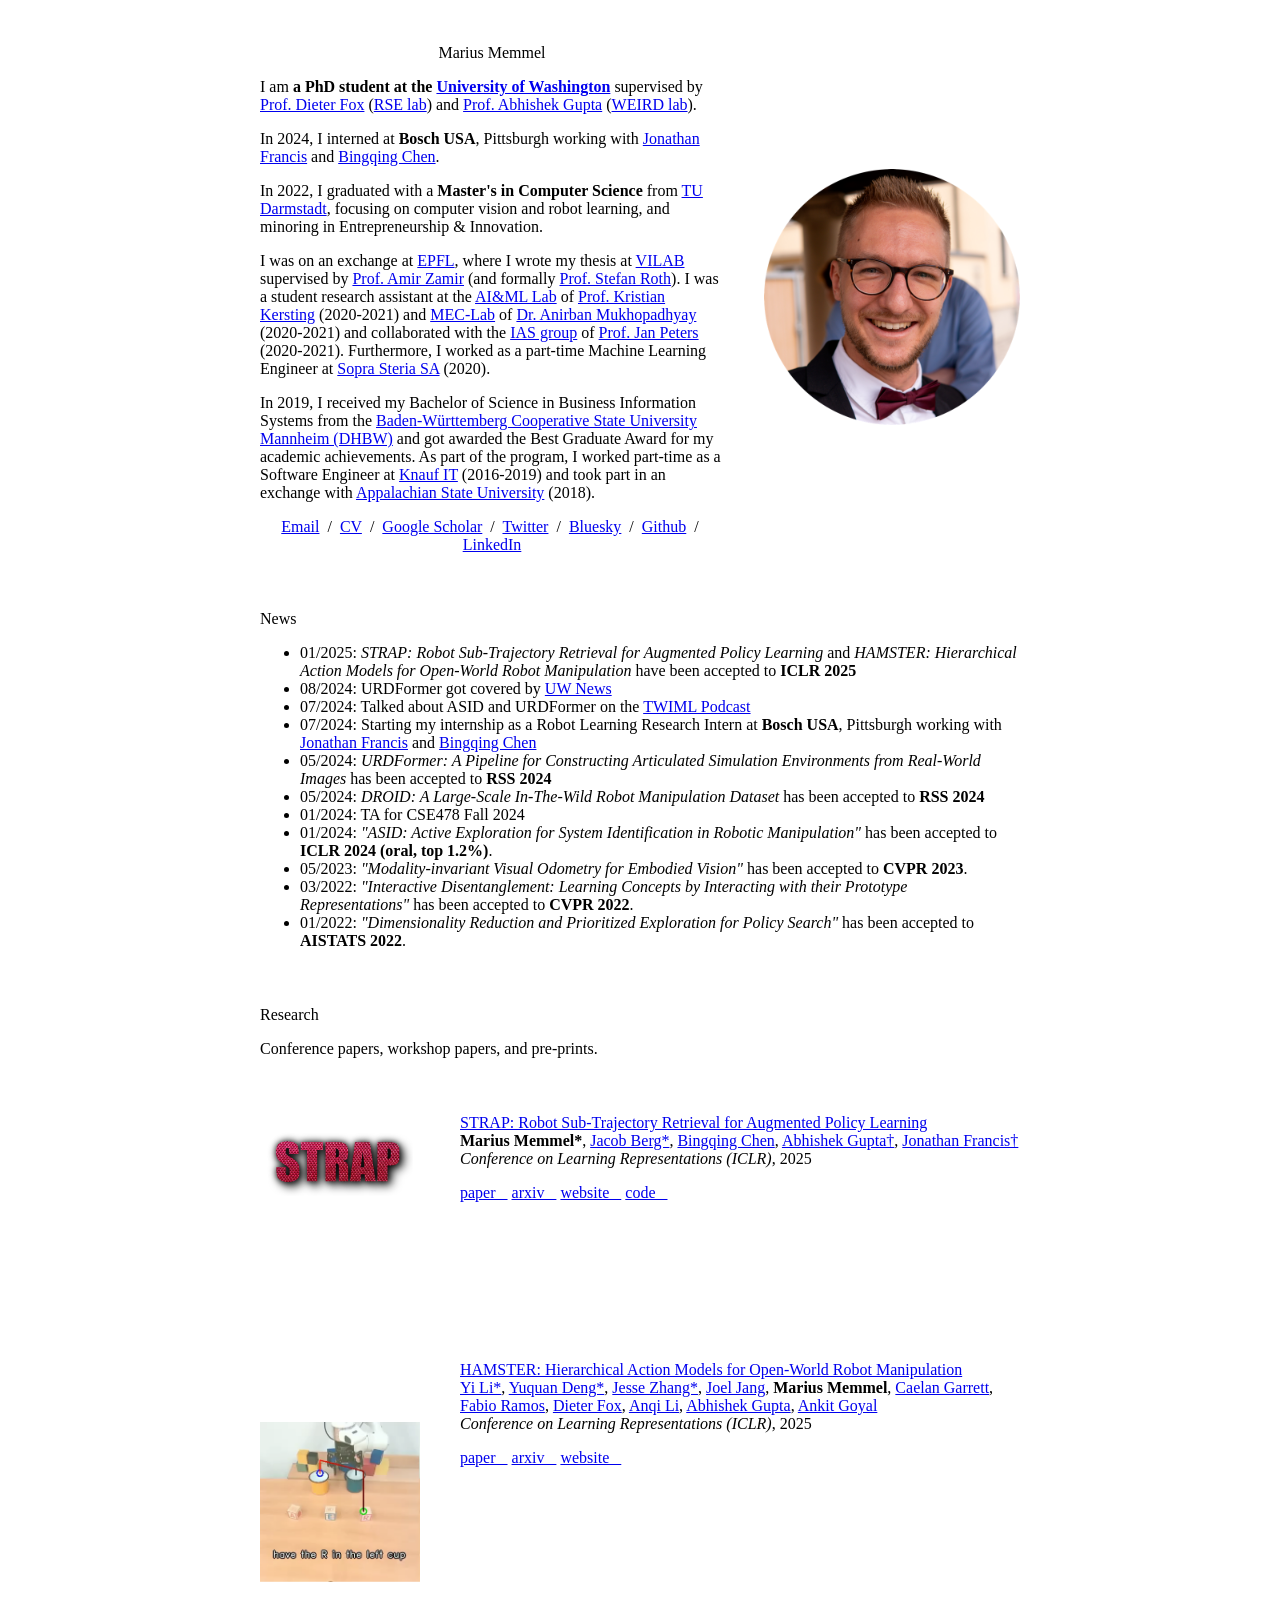
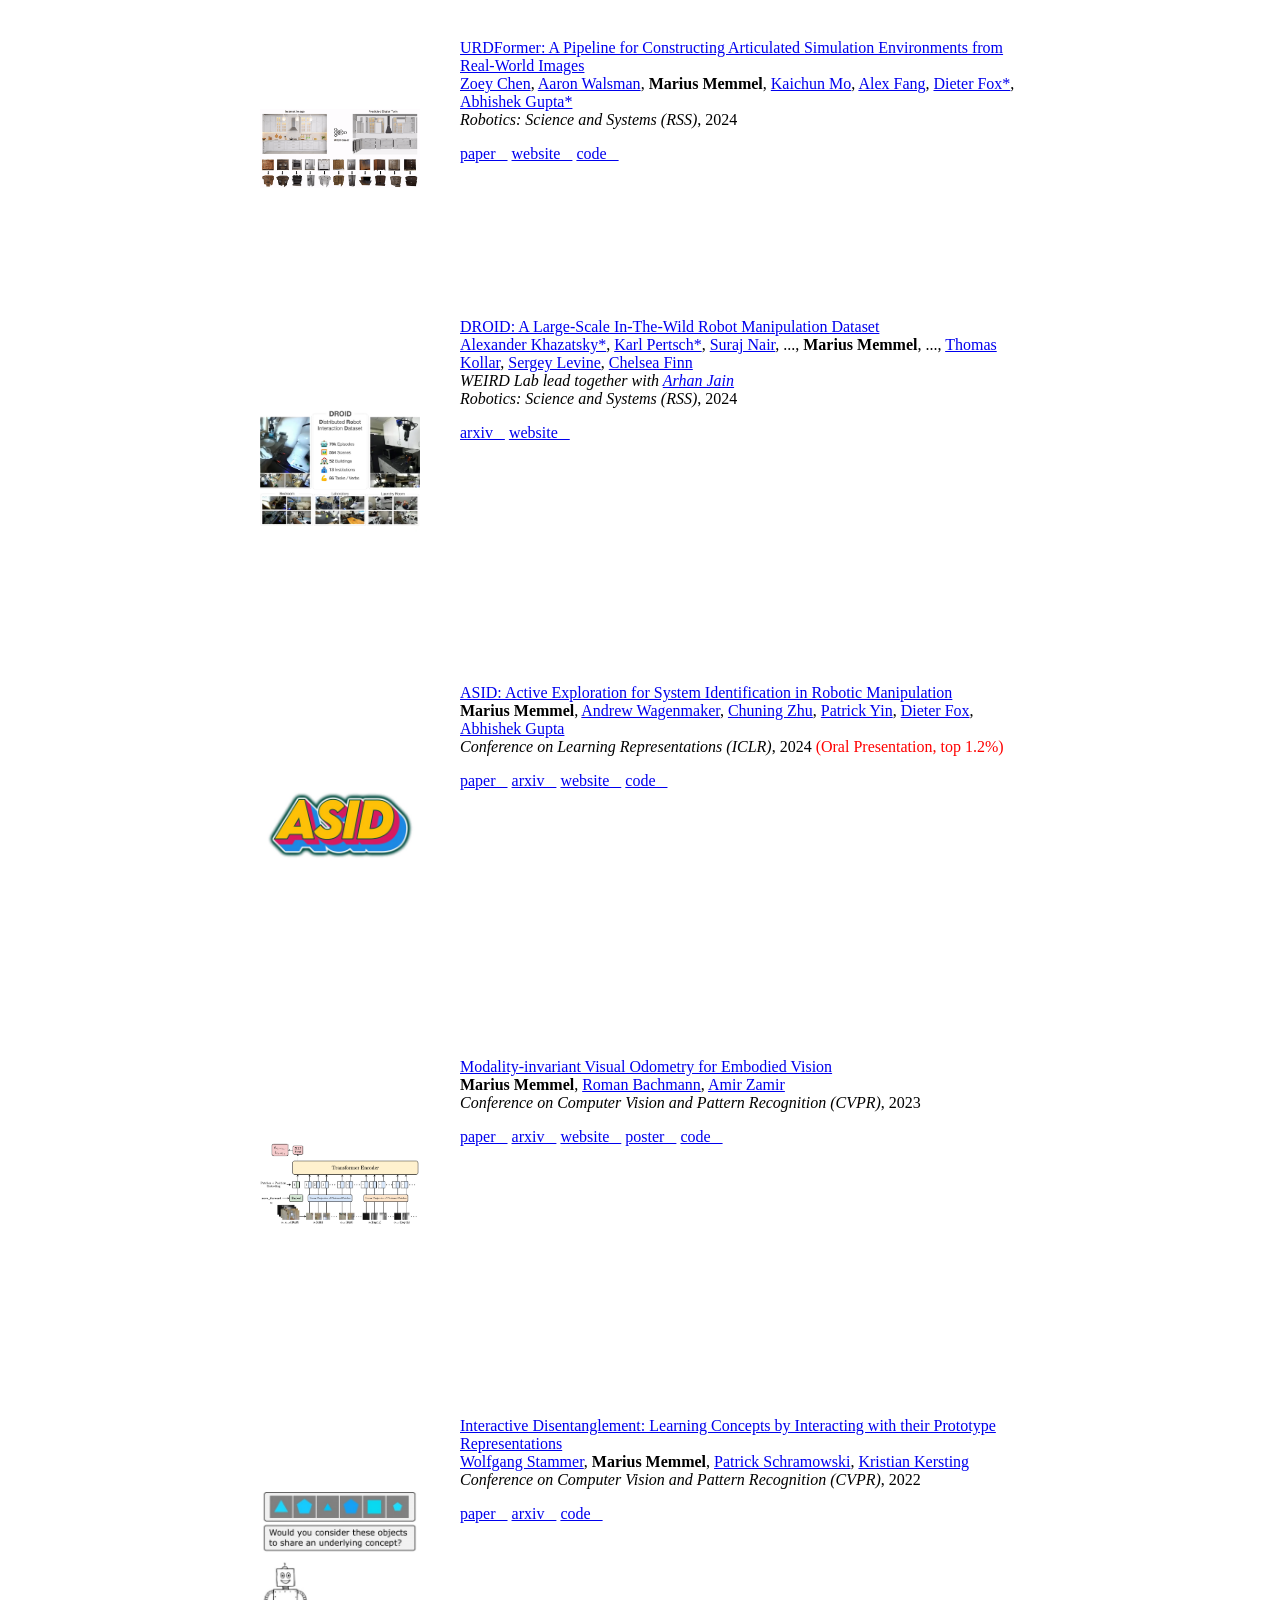
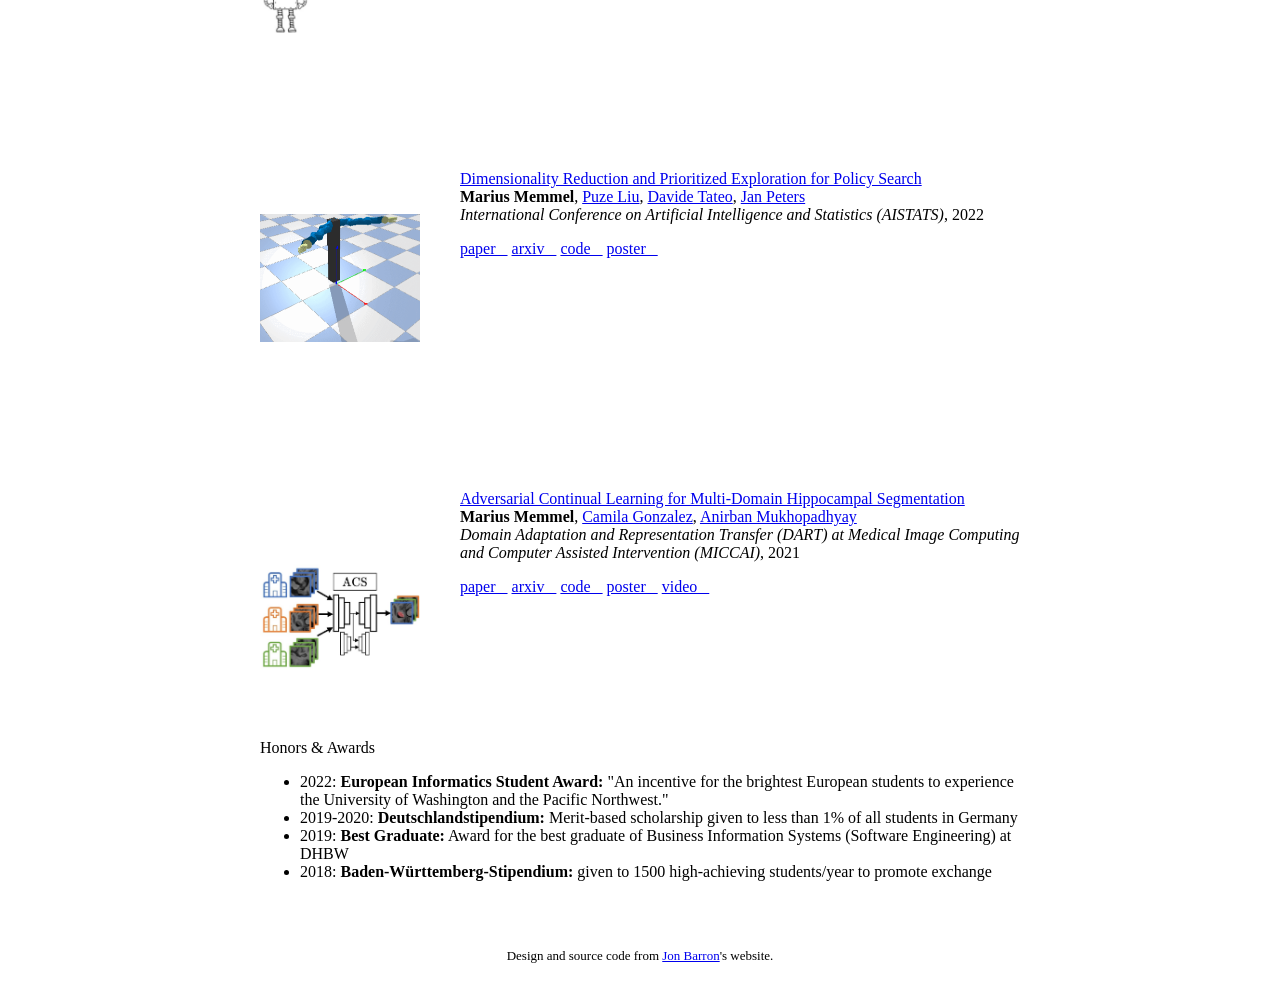
==== index.html @ b9957973 "add hamster link" ====
<!DOCTYPE HTML>
<html lang="en">

<head>
  <meta http-equiv="Content-Type" content="text/html; charset=UTF-8">

  <title>Marius Memmel</title>

  <meta name="author" content="Marius Memmel">
  <meta name="viewport" content="width=device-width, initial-scale=1">

  <link rel="stylesheet" type="text/css" href="stylesheet.css">
  <!-- <link rel="icon" type="image/png" href="images/seal_icon.jpg"> -->
  <!-- <link rel="icon" href="images/favicon.ico"> -->
  <link rel="icon" type="image/png" href="images/profile_picture_round.png">

  <!-- Google tag (gtag.js) -->
  <script async src="https://www.googletagmanager.com/gtag/js?id=G-5KCQTYX67P"></script>
  <script>
    window.dataLayer = window.dataLayer || [];
    function gtag() { dataLayer.push(arguments); }
    gtag('js', new Date());

    gtag('config', 'G-5KCQTYX67P');
  </script>

</head>

<body>
  <table
    style="width:100%;max-width:800px;border:0px;border-spacing:0px;border-collapse:separate;margin-right:auto;margin-left:auto;">
    <tbody>
      <tr style="padding:0px">
        <td style="padding:0px">

          <!-- Heading -->
          <table
            style="width:100%;border:0px;border-spacing:0px;border-collapse:separate;margin-right:auto;margin-left:auto;">
            <tbody>
              <tr style="padding:0px">
                <td style="padding:2.5%;width:63%;vertical-align:middle">
                  <p style="text-align:center">
                    <name>Marius Memmel</name>
                  </p>

                  <p>
                    I am <b>a PhD student at the <a href="https://www.washington.edu/">University of Washington</a></b>
                    supervised by <a href="https://homes.cs.washington.edu/~fox/">Prof. Dieter Fox</a> (<a
                      href="https://rse-lab.cs.washington.edu/">RSE lab</a>) and <a
                      href="https://abhishekunique.github.io/">Prof. Abhishek Gupta</a> (<a
                      href="https://weirdlab.cs.washington.edu/">WEIRD lab</a>).

                  </p>
                  <p>
                    In 2024, I interned at <b>Bosch USA</b>, Pittsburgh working with <a href="https://scholar.google.com/citations?user=7CLS0LwAAAAJ&hl=en">Jonathan Francis</a> and <a href="https://scholar.google.com/citations?user=LYt_2MgAAAAJ&hl=en">Bingqing Chen</a>.
                  </p>
                  <p>In 2022, I graduated with a <b>Master's in Computer Science</b> from <a
                      href="https://www.tu-darmstadt.de/index.en.jsp">TU
                      Darmstadt</a>, focusing on computer vision and robot learning, and minoring in Entrepreneurship &
                    Innovation.
                  </p>
                  <p>
                    I was on an exchange at <a href='https://www.epfl.ch/en/'>EPFL</a>, where I wrote my thesis
                    at <a href='https://vilab.epfl.ch/'>VILAB</a> supervised by <a
                      href='https://vilab.epfl.ch/zamir/'>Prof. Amir Zamir</a> (and formally <a
                      href="https://www.visinf.tu-darmstadt.de/visual_inference/people_vi/stefan_roth.en.jsp">Prof.
                      Stefan
                      Roth</a>).
                    I was a student research assistant at the <a href="https://ml-research.github.io/">AI&ML Lab</a> of
                    <a href="https://ml-research.github.io/people/kkersting/">Prof. Kristian Kersting</a> (2020-2021)
                    and <a
                      href="https://www.informatik.tu-darmstadt.de/gris/forschung_1/medical_computing/index.de.jsp">MEC-Lab</a>
                    of <a
                      href='https://www.informatik.tu-darmstadt.de/gris/startseite_1/team/team_details_60224.de.jsp'>Dr.
                      Anirban Mukhopadhyay</a> (2020-2021) and collaborated with the <a
                      href="https://www.ias.informatik.tu-darmstadt.de/">IAS group</a> of <a
                      href="https://www.ias.informatik.tu-darmstadt.de/Team/JanPeters">Prof. Jan Peters</a> (2020-2021).
                    Furthermore, I worked as a part-time Machine Learning Engineer at <a
                      href="https://www.soprasteria.com/">Sopra Steria SA</a>
                    (2020).
                  </p>
                  <p>
                    In 2019, I received my Bachelor of Science in Business Information Systems from the <a
                      href="https://www.mannheim.dhbw.de/en/home">Baden-Württemberg Cooperative State University
                      Mannheim (DHBW)</a> and got awarded the Best Graduate Award for my academic achievements.
                    As part of the program, I worked part-time as a Software Engineer at <a
                      href="https://www.linkedin.com/company/knauf-it/">Knauf IT</a> (2016-2019) and
                    took part in an exchange with <a href="https://www.appstate.edu/">Appalachian State University</a>
                    (2018).
                  </p>
                  <p style="text-align:center">
                    <a href="mailto:marius.memmel@gmx.net">Email</a> &nbsp/&nbsp
                    <a href="files/cv_memmel_marius.pdf">CV</a> &nbsp/&nbsp
                    <a href="https://scholar.google.com/citations?user=FoIK-M0AAAAJ&hl=en&oi=sra">Google Scholar</a>
                    &nbsp/&nbsp
                    <a href="https://twitter.com/memmelma">Twitter</a> &nbsp/&nbsp
                    <a href="https://bsky.app/profile/memmelma.bsky.social">Bluesky</a> &nbsp/&nbsp
                    <a href="https://github.com/memmelma">Github</a> &nbsp/&nbsp
                    <a href="https://www.linkedin.com/in/marius-memmel-333138153/">LinkedIn</a>
                  </p>
                </td>
                <td style="padding:2.5%;width:40%;max-width:40%">
                  <a><img style="width:100%;max-width:100%" alt="profile photo" src="images/profile_picture_round.png"
                      class="hoverZoomLink"></a>
                </td>
              </tr>
            </tbody>
          </table>

          <!-- Research Interests -->
          <!-- <table
            style="width:100%;border:0px;border-spacing:0px;border-collapse:separate;margin-right:auto;margin-left:auto;">
            <tbody>
              <tr>
                <td style="padding:20px;width:100%;vertical-align:middle">
                  <heading>Research</heading>
                  <p>
                    I'm interested in building <b>visual perception systems</b> that make <b>active agents</b> robust to
                    changes and
                    help them generalize to new environments.
                    I believe the interplay between perceiving the environment and interacting with it is the next step
                    towards creating <b>intelligent, multi-purpose agents</b>.
                    Additional interests include improving <b>exploration</b> in reinforcement learning through
                    intrinsic rewards like, e.g., curiosity.
                    (* equal contribution)
                  </p>
                </td>
              </tr>
            </tbody>
          </table> -->

          <!-- News -->
          <table
            style="width:100%;border:0px;border-spacing:0px;border-collapse:separate;margin-right:auto;margin-left:auto;">
            <tr>
              <td style="padding:2.5%;width:100%;vertical-align:middle">
                <heading>News</heading>
                <ul>
                  <li>01/2025: <i>STRAP: Robot Sub-Trajectory Retrieval for Augmented Policy Learning</i> and <i>HAMSTER: Hierarchical Action Models for Open-World Robot Manipulation</i> have been
                    accepted to <b>ICLR 2025</b></li>
                  <li>08/2024: URDFormer got covered by <a href="https://www.washington.edu/news/2024/08/07/ai-robots-reinforcement-learning-training-simulation/">UW News</a>
                  <li>07/2024: Talked about ASID and URDFormer on the <a href="https://www.washington.edu/news/2024/08/07/ai-robots-reinforcement-learning-training-simulation/">TWIML Podcast</a>
                  <li>07/2024: Starting my internship as a Robot Learning Research Intern at <b>Bosch USA</b>, Pittsburgh working with <a href="https://scholar.google.com/citations?user=7CLS0LwAAAAJ&hl=en">Jonathan Francis</a> and <a href="https://scholar.google.com/citations?user=LYt_2MgAAAAJ&hl=en">Bingqing Chen</a>
                  <li>05/2024: <i>URDFormer: A Pipeline for Constructing Articulated Simulation Environments from
                      Real-World Images</i> has been accepted to <b>RSS 2024</b></li>
                  <li>05/2024: <i>DROID: A Large-Scale In-The-Wild Robot Manipulation Dataset</i> has been accepted to
                    <b>RSS 2024</b></li>
                  <!-- <li>05/2024: Invited to review for CoRL 2024</li>
                  <li>03/2024: Invited to review for SemRob @ RSS 2024</li>
                  <li>03/2024: Invited to review for RSS 2024</li>
                  <li>02/2024: Invited to review for CVPR 2024</li> -->
                  <li>01/2024: TA for CSE478 Fall 2024</li>
                  <li>01/2024: <i>"ASID: Active Exploration for System Identification in Robotic Manipulation"</i> has
                    been accepted to <b>ICLR 2024 (oral, top 1.2%)</b>.</li>
                  <li>05/2023: <i>"Modality-invariant Visual Odometry for Embodied Vision"</i> has been accepted to
                    <b>CVPR 2023</b>.
                  </li>
                  <!-- <li>06/2022: Our paper <i>"Modality-invariant Visual Odometry for Indoor Navigation"</i> has been accepted to the <b>Embodied AI Workshop</b> at <b>CVPR 2022</b>.</li> -->
                  <li>03/2022: <i>"Interactive Disentanglement: Learning Concepts by Interacting with their Prototype
                      Representations"</i> has been accepted to <b>CVPR 2022</b>.</li>
                  <li>01/2022: <i>"Dimensionality Reduction and Prioritized Exploration for Policy Search"</i> has been
                    accepted to <b>AISTATS 2022</b>.</li>
              </td>
            </tr>
          </table>

          <!-- Research Projects -->

          <!-- Other Projects Header -->
          <table
            style="width:100%;border:0px;border-spacing:0px;border-collapse:separate;margin-right:auto;margin-left:auto;">
            <tbody>
              <tr>
                <td style="padding:20px;width:100%;vertical-align:middle">
                  <heading>Research</heading>
                  <p>
                    Conference papers, workshop papers, and pre-prints.
                  </p>
                </td>
              </tr>
            </tbody>
          </table>

          <table
            style="width:100%;border:0px;border-spacing:0px;border-collapse:separate;margin-right:auto;margin-left:auto;">
            <tbody>
              
              <!-- STRAP -->
              <tr onmouseout="strap_stop()" onmouseover="strap_start()">
                <td style="padding:20px;width:25%;vertical-align:middle">
                  <div class="one" style="width:auto; height:auto; max-width:100%;">
                    <!-- <div class="two" id='strap_image'>
                      <img src='images/strap_logo.png' width="160" , height="160">
                    </div> -->
                    <img src='images/strap_logo.png' width="160">
                  </div>
                  <script type="text/javascript">
                    function strap_start() {
                      document.getElementById('strap_image').style.opacity = "1";
                    }

                    function strap_stop() {
                      document.getElementById('strap_image').style.opacity = "0";
                    }
                    strap_stop()
                  </script>
                </td>

                <td style="padding:20px;width:75%;vertical-align:middle">
                  <a href="https://memmelma.github.io/">
                    <papertitle>
                      STRAP: Robot Sub-Trajectory Retrieval for Augmented Policy Learning
                    </papertitle>
                  </a>
                  <br>
                  <strong>Marius Memmel*</strong>,
                  <a href="https://www.linkedin.com/in/jacob-b-066234203/">Jacob Berg*</a>,
                  <a href="https://scholar.google.com/citations?user=LYt_2MgAAAAJ&hl=en">Bingqing Chen</a>,
                  <a href="https://abhishekunique.github.io/">Abhishek Gupta&dagger;</a>,
                  <a href="https://scholar.google.com/citations?user=7CLS0LwAAAAJ&hl=en">Jonathan Francis&dagger;</a>
                  <br>
                  <em>Conference on Learning Representations (ICLR)</em>, 2025
                  <br>
                  <p></p>
                  <p>
                    <a href='files/strap_2025.pdf'>paper &nbsp;&nbsp</a>
                    <a href='https://arxiv.org/abs/2412.15182'>arxiv &nbsp;&nbsp</a>
                    <a href='https://weirdlabuw.github.io/strap/'>website &nbsp;&nbsp</a>
                    <a href='https://github.com/WEIRDLabUW/STRAP'>code &nbsp;&nbsp</a>
                  </p>
                </td>
              </tr>
              
                            <!-- HAMSTER -->
                            <tr onmouseout="hamster_stop()" onmouseover="hamster_start()">
                              <td style="padding:20px;width:25%;vertical-align:middle">
                                <div class="one" style="width:auto; height:auto; max-width:100%;">
                                  <div class="two" id='hamster_image'>
                                    <img src='images/hamster_after.gif' width="160">
                                  </div>
                                  <img src='images/hamster_before.png' width="160">
                                </div>
                                <script type="text/javascript">
                                  function hamster_start() {
                                    document.getElementById('hamster_image').style.opacity = "1";
                                  }
              
                                  function hamster_stop() {
                                    document.getElementById('hamster_image').style.opacity = "0";
                                  }
                                  hamster_stop()
                                </script>
                              </td>
              
                              <td style="padding:20px;width:75%;vertical-align:middle">
                                <a href="https://openreview.net/pdf?id=I9fQcOrHv9">
                                  <papertitle>
                                    HAMSTER: Hierarchical Action Models for Open-World Robot Manipulation
                                  </papertitle>
                                </a>
                                <br>
                                <a href="https://yili.vision/">Yi Li*</a>,
                                <a href="https://www.linkedin.com/in/yuquand/">Yuquan Deng*</a>,
                                <a href="https://www.jessezhang.net/">Jesse Zhang*</a>,
                                <a href="https://joeljang.github.io/">Joel Jang</a>,
                                <strong>Marius Memmel</strong>,
                                <a href="https://research.nvidia.com/person/caelan-garrett">Caelan Garrett</a>,
                                <a href="https://fabioramos.github.io/Home.html">Fabio Ramos</a>,
                                <a href="https://homes.cs.washington.edu/~fox/">Dieter Fox</a>,
                                <a href="https://research.nvidia.com/person/anqi-li">Anqi Li</a>,
                                <a href="https://abhishekunique.github.io/">Abhishek Gupta</a>,
                                <a href="https://imankgoyal.github.io/">Ankit Goyal</a>
                                <br>
                                <em>Conference on Learning Representations (ICLR)</em>, 2025
                                <br>
                                <p></p>
                                <p>
                                  <a href='https://hamster-robot.github.io/paper.pdf'>paper &nbsp;&nbsp</a>
                                  <a href='https://arxiv.org/abs/2502.05485'>arxiv &nbsp;&nbsp</a>
                                  <a href='https://hamster-robot.github.io/'>website &nbsp;&nbsp</a>
                                  <!-- <a href='https://github.com/WEIRDLabUW/urdformer'>code &nbsp;&nbsp</a> -->
                                </p>
                              </td>
                            </tr>

              <!-- URDFORMER -->
              <tr onmouseout="urdf_stop()" onmouseover="urdf_start()">
                <td style="padding:20px;width:25%;vertical-align:middle">
                  <div class="one" style="width:auto; height:auto; max-width:100%;">
                    <div class="two" id='urdf_image'>
                      <img src='images/rss_urdformer.gif' width="160">
                    </div>
                    <img src='images/urdformer_before.png' width="160">
                  </div>
                  <script type="text/javascript">
                    function urdf_start() {
                      document.getElementById('urdf_image').style.opacity = "1";
                    }

                    function urdf_stop() {
                      document.getElementById('urdf_image').style.opacity = "0";
                    }
                    urdf_stop()
                  </script>
                </td>

                <td style="padding:20px;width:75%;vertical-align:middle">
                  <a href="https://openreview.net/pdf?id=I9fQcOrHv9">
                    <papertitle>
                      URDFormer: A Pipeline for Constructing Articulated Simulation Environments from Real-World Images
                    </papertitle>
                  </a>
                  <br>
                  <a href="https://qiuyuchen14.github.io/">Zoey Chen</a>,
                  <a href="https://aaronwalsman.com/">Aaron Walsman</a>,
                  <strong>Marius Memmel</strong>,
                  <a href="https://kaichun-mo.github.io/">Kaichun Mo</a>,
                  <a href="https://scholar.google.com/citations?user=kD9uKC4AAAAJ&hl=en">Alex Fang</a>,
                  <a href="https://homes.cs.washington.edu/~fox/">Dieter Fox*</a>,
                  <a href="https://abhishekunique.github.io/">Abhishek Gupta*</a>
                  <br>
                  <em>Robotics: Science and Systems (RSS)</em>, 2024
                  <br>
                  <p></p>
                  <p>
                    <a href='https://openreview.net/pdf?id=I9fQcOrHv9'>paper &nbsp;&nbsp</a>
                    <!-- <a href='TBD'>arxiv &nbsp;&nbsp</a> -->
                    <a href='https://urdformer.github.io/'>website &nbsp;&nbsp</a>
                    <a href='https://github.com/WEIRDLabUW/urdformer'>code &nbsp;&nbsp</a>
                  </p>
                </td>
              </tr>


              <!-- DROID -->
              <tr onmouseout="droid_stop()" onmouseover="droid_start()">
                <td style="padding:20px;width:25%;vertical-align:middle">
                  <div class="one" style="width:auto; height:auto; max-width:100%;">
                    <div class="two" id='droid_image'>
                      <img src='images/droid_after.gif' width="160" , height="160">
                    </div>
                    <img src='images/droid_before.png' width="160">
                  </div>
                  <script type="text/javascript">
                    function droid_start() {
                      document.getElementById('droid_image').style.opacity = "1";
                    }

                    function droid_stop() {
                      document.getElementById('droid_image').style.opacity = "0";
                    }
                    droid_stop()
                  </script>
                </td>

                <td style="padding:20px;width:75%;vertical-align:middle">
                  <a href="https://arxiv.org/abs/2305.00348">
                    <papertitle>DROID: A Large-Scale In-The-Wild Robot Manipulation Dataset</papertitle>
                  </a>
                  <br>
                  <a href="https://www.linkedin.com/in/alexander-khazatsky-b98841149">Alexander Khazatsky*</a>,
                  <a href="https://kpertsch.github.io/">Karl Pertsch*</a>,
                  <a href="https://suraj-nair-1.github.io/">Suraj Nair</a>,
                  ...,
                  <strong>Marius Memmel</strong>,
                  ...,
                  <a href="https://www.linkedin.com/in/tkollar">Thomas Kollar</a>,
                  <a href="https://people.eecs.berkeley.edu/~svlevine/">Sergey Levine</a>,
                  <a href="https://ai.stanford.edu/~cbfinn/">Chelsea Finn</a>
                  <br>
                  <em>WEIRD Lab lead together with <a href="https://scholar.google.com/citations?user=C5kHIRoAAAAJ&hl=en">Arhan Jain</a></em>
                  <br>
                  <em>Robotics: Science and Systems (RSS)</em>, 2024
                  <br>
                  <p></p>
                  <p>
                    <a href='https://arxiv.org/abs/2403.12945'>arxiv &nbsp;&nbsp</a>
                    <a href='https://droid-dataset.github.io/'>website &nbsp;&nbsp</a>
                  </p>
                </td>
              </tr>

              <!-- ASID -->
              <tr onmouseout="asid_stop()" onmouseover="asid_start()">
                <td style="padding:20px;width:25%;vertical-align:middle">
                  <div class="one" style="width:auto; height:auto; max-width:100%;">
                    <div class="two" id='asid_image'>
                      <img src='images/asid_after.gif' width="160" , height="160">
                    </div>
                    <img src='images/asid_before.jpg' width="160">
                  </div>
                  <script type="text/javascript">
                    function asid_start() {
                      document.getElementById('asid_image').style.opacity = "1";
                    }

                    function asid_stop() {
                      document.getElementById('asid_image').style.opacity = "0";
                    }
                    asid_stop()
                  </script>
                </td>

                <td style="padding:20px;width:75%;vertical-align:middle">
                  <a href="https://arxiv.org/abs/2305.00348">
                    <papertitle>ASID: Active Exploration for System Identification in Robotic Manipulation</papertitle>
                  </a>
                  <br>
                  <strong>Marius Memmel</strong>,
                  <a href="https://homes.cs.washington.edu/~ajwagen/index.html">Andrew Wagenmaker</a>,
                  <a href="https://homes.cs.washington.edu/~zchuning/">Chuning Zhu</a>,
                  <a href="https://patrickyin.me/">Patrick Yin</a>,
                  <a href="https://homes.cs.washington.edu/~fox/">Dieter Fox</a>,
                  <a href="https://abhishekunique.github.io/">Abhishek Gupta</a>
                  <br>
                  <em>Conference on Learning Representations (ICLR)</em>, 2024 <span style="color:red">(Oral
                    Presentation, top 1.2%)</span>
                  <br>
                  <p></p>
                  <p>
                    <a href='https://openreview.net/pdf?id=jNR6s6OSBT'>paper &nbsp;&nbsp</a>
                    <a href='http://arxiv.org/abs/2404.12308'>arxiv &nbsp;&nbsp</a>
                    <a href='https://weirdlabuw.github.io/asid/'>website &nbsp;&nbsp</a>
                    <a href='https://github.com/WEIRDLabUW/asid'>code &nbsp;&nbsp</a>
                  </p>
                </td>
              </tr>

              <!-- VOT -->
              <tr onmouseout="embodied_nav_stop()" onmouseover="embodied_nav_start()">
                <td style="padding:20px;width:25%;vertical-align:middle">
                  <div class="one" style="width:auto; height:auto; max-width:100%;">
                    <div class="two" id='embodied_nav_image'>
                      <img src='images/embodied_nav.gif' width="160" , height="160">
                    </div>
                    <img src='images/vot.jpg' width="160">
                  </div>
                  <script type="text/javascript">
                    function embodied_nav_start() {
                      document.getElementById('embodied_nav_image').style.opacity = "1";
                    }

                    function embodied_nav_stop() {
                      document.getElementById('embodied_nav_image').style.opacity = "0";
                    }
                    embodied_nav_stop()
                  </script>
                </td>

                <td style="padding:20px;width:75%;vertical-align:middle">
                  <a href="https://arxiv.org/abs/2305.00348">
                    <!-- <papertitle>Modality-invariant Visual Odometry for Indoor Navigation</papertitle> -->
                    <papertitle>Modality-invariant Visual Odometry for Embodied Vision</papertitle>
                  </a>
                  <br>
                  <strong>Marius Memmel</strong>,
                  <a href="https://roman-bachmann.github.io/">Roman Bachmann</a>,
                  <a href="https://vilab.epfl.ch/zamir/">Amir Zamir</a>
                  <br>
                  <em>Conference on Computer Vision and Pattern Recognition (CVPR)</em>, 2023
                  <!-- <em>Embodied AI Workshop at Conference on Computer Vision and Pattern Recognition (CVPR)</em>, 2022 -->
                  <br>
                  <p></p>
                  <p>
                    <a
                      href='https://openaccess.thecvf.com/content/CVPR2023/html/Memmel_Modality-Invariant_Visual_Odometry_for_Embodied_Vision_CVPR_2023_paper.html'>paper
                      &nbsp;&nbsp</a>
                    <a href='https://arxiv.org/abs/2305.00348'>arxiv &nbsp;&nbsp</a>
                    <a href='https://memmelma.github.io/vot/'>website &nbsp;&nbsp</a>
                    <a href='files/poster_cvpr_2023.pdf'>poster &nbsp;&nbsp</a>
                    <a href='https://github.com/memmelma/VO-Transformer/'>code &nbsp;&nbsp</a>
                  </p>
                </td>
              </tr>

              <tr onmouseout="interdis_stop()" onmouseover="interdis_start()">
                <td style="padding:20px;width:25%;vertical-align:middle">
                  <div class="one" style="width:auto; height:auto; max-width:100%;">
                    <div class="two" id='interdis_image'>
                      <img src='images/inter_dis_2.jpg' width="160">
                    </div>
                    <img src='images/inter_dis_1.jpg' width="160">
                  </div>
                  <script type="text/javascript">
                    function interdis_start() {
                      document.getElementById('interdis_image').style.opacity = "1";
                    }

                    function interdis_stop() {
                      document.getElementById('interdis_image').style.opacity = "0";
                    }
                    interdis_stop()
                  </script>
                </td>

                <td style="padding:20px;width:75%;vertical-align:middle">
                  <a
                    href="https://openaccess.thecvf.com/content/CVPR2022/papers/Stammer_Interactive_Disentanglement_Learning_Concepts_by_Interacting_With_Their_Prototype_Representations_CVPR_2022_paper.pdf">
                    <papertitle>Interactive Disentanglement: Learning Concepts by Interacting with their Prototype
                      Representations</papertitle>
                  </a>
                  <br>
                  <a href="https://www.ml.informatik.tu-darmstadt.de/people/wstammer/">Wolfgang Stammer</a>,
                  <strong>Marius Memmel</strong>,
                  <a href="https://ml-research.github.io/people/pschramowski/index.html">Patrick Schramowski</a>,
                  <a href="https://ml-research.github.io/people/kkersting/">Kristian Kersting</a>
                  <br>
                  <em>Conference on Computer Vision and Pattern Recognition (CVPR)</em>, 2022
                  <br>
                  <p></p>
                  <p>
                    <a
                      href='https://openaccess.thecvf.com/content/CVPR2022/papers/Stammer_Interactive_Disentanglement_Learning_Concepts_by_Interacting_With_Their_Prototype_Representations_CVPR_2022_paper.pdf'>paper
                      &nbsp;&nbsp</a>
                    <!-- <a href='https://arxiv.org/abs/2107.08751'>arxiv &nbsp;&nbsp</a> -->
                    <a href='https://arxiv.org/abs/2112.02290'>arxiv &nbsp;&nbsp</a>
                    <a href='https://github.com/ml-research/XIConceptLearning'>code &nbsp;&nbsp</a>
                  </p>
                </td>
              </tr>

              <tr onmouseout="ball_stop()" onmouseover="ball_start()">
                <td style="padding:20px;width:25%;vertical-align:middle">
                  <div class="one" style="width:auto; height:auto; max-width:100%;">
                    <div class="two" id='ball_image'>
                      <img src='images/ball_rolling_after.gif' width="160">
                    </div>
                    <img src='images/ball_rolling_before.gif' width="160">
                  </div>
                  <script type="text/javascript">
                    function ball_start() {
                      document.getElementById('ball_image').style.opacity = "1";
                    }

                    function ball_stop() {
                      document.getElementById('ball_image').style.opacity = "0";
                    }
                    ball_stop()
                  </script>
                </td>

                <td style="padding:20px;width:75%;vertical-align:middle">
                  <a href="https://proceedings.mlr.press/v151/memmel22a/memmel22a.pdf">
                    <papertitle>Dimensionality Reduction and Prioritized Exploration for Policy Search</papertitle>
                  </a>
                  <br>
                  <strong>Marius Memmel</strong>,
                  <a href="https://www.ias.informatik.tu-darmstadt.de/Team/PuzeLiu">Puze Liu</a>,
                  <a href="https://www.ias.informatik.tu-darmstadt.de/Team/DavideTateo">Davide Tateo</a>,
                  <a href="https://www.ias.informatik.tu-darmstadt.de/Team/JanPeters">Jan Peters</a>
                  <br>
                  <em>International Conference on Artificial Intelligence and Statistics (AISTATS)</em>, 2022
                  <br>
                  <p></p>
                  <a href='https://proceedings.mlr.press/v151/memmel22a/memmel22a.pdf'>paper &nbsp;&nbsp</a>
                  <a href='https://arxiv.org/abs/2203.04791'>arxiv
                    &nbsp;&nbsp</a>
                  <a href='https://git.ias.informatik.tu-darmstadt.de/ias_code/aistats2022/dr-creps'>code
                    &nbsp;&nbsp</a>
                  <a href='files/poster_aistats_2022.pdf'>poster &nbsp;&nbsp</a>
                </td>
              </tr>

              <tr onmouseout="acs_stop()" onmouseover="acs_start()">
                <td style="padding:20px;width:25%;vertical-align:middle">
                  <div class="one" style="width:auto; height:auto; max-width:100%;">
                    <div class="two" id='acs_image'>
                      <img src='images/acs_before.jpg' width="160">
                    </div>
                    <img src='images/acs_after.jpg' width="160">
                  </div>
                  <script type="text/javascript">
                    function acs_start() {
                      document.getElementById('acs_image').style.opacity = "1";
                    }

                    function acs_stop() {
                      document.getElementById('acs_image').style.opacity = "0";
                    }
                    acs_stop()
                  </script>
                </td>

                <td style="padding:20px;width:75%;vertical-align:middle">
                  <a href="https://link.springer.com/chapter/10.1007/978-3-030-87722-4_4">
                    <papertitle>Adversarial Continual Learning for Multi-Domain Hippocampal Segmentation</papertitle>
                  </a>
                  <br>
                  <strong>Marius Memmel</strong>,
                  <a href="https://scholar.google.com/citations?user=VbpLc7YAAAAJ&hl=en">Camila Gonzalez</a>,
                  <a href="https://scholar.google.com/citations?user=yJUiDUwAAAAJ&hl=en">Anirban Mukhopadhyay</a>
                  <br>
                  <em>Domain Adaptation and Representation Transfer (DART) at Medical Image Computing and Computer
                    Assisted Intervention (MICCAI)</em>, 2021
                  <br>
                  <p></p>
                  <a href='https://link.springer.com/chapter/10.1007/978-3-030-87722-4_4'>paper &nbsp;&nbsp</a>
                  <a href='https://arxiv.org/abs/2107.08751'>arxiv &nbsp;&nbsp</a>
                  <a href='https://github.com/MECLabTUDA/ACS'>code &nbsp;&nbsp</a>
                  <a href='files/dart_poster_2021.pdf'>poster &nbsp;&nbsp</a>
                  <a href='video/memmel_paper_13_video.mp4'>video &nbsp;&nbsp</a>
                </td>
              </tr>
            </tbody>
          </table>

     
          <!-- Awards -->
          <table
            style="width:100%;border:0px;border-spacing:0px;border-collapse:separate;margin-right:auto;margin-left:auto;">
            <tr>
              <td style="padding:2.5%;width:100%;vertical-align:middle">
                <heading>Honors & Awards</heading>
                <ul>
                  <li>2022: <b>European Informatics Student Award:</b> "An incentive for the brightest European students
                    to experience the University of Washington and the Pacific Northwest."
                  </li>
                  <li>2019-2020: <b>Deutschlandstipendium:</b> Merit-based scholarship given to less than 1% of all
                    students in Germany</li>
                  <li>2019: <b>Best Graduate:</b> Award for the best graduate of Business Information Systems (Software
                    Engineering) at DHBW</li>
                  <li>2018: <b>Baden-Württemberg-Stipendium:</b> given to 1500 high-achieving students/year to promote
                    exchange</li>
                </ul>
              </td>
            </tr>
          </table>

          <!-- Certificates  -->
          <!-- <table
            style="width:100%;border:0px;border-spacing:0px;border-collapse:separate;margin-right:auto;margin-left:auto;">
            <tr>
              <td style="padding:2.5%;width:100%;vertical-align:middle">
                <heading>English Proficiency</heading>
                <ul>
                  <li>07/07/2020 <b>TOEFL iBT:</b> <i>total 112/120</i>, reading 29, listening: 29, writing 28, speaking
                    26</li>
                  <li>12/11/2021 <b>Duolingo English Test:</b> <i>total 150/160</i> (equivalent to 120/120 TOEFL iBT),
                    literacy 150, comprehension 150, conversation 155, production 150</li>
                </ul>
              </td>
            </tr>
          </table> -->

          <!-- Footer -->
          <table
            style="width:100%;border:0px;border-spacing:0px;border-collapse:separate;margin-right:auto;margin-left:auto;">
            <tr>
              <td style="padding:0px">
                <br>
                <p style="text-align:center;font-size:small;">Design and source code from <a style="font-size:small;"
                    href="https://jonbarron.info">Jon Barron</a>'s website.
                </p>
              </td>
            </tr>
          </table>

        </td>
      </tr>
  </table>
</body>

</html>
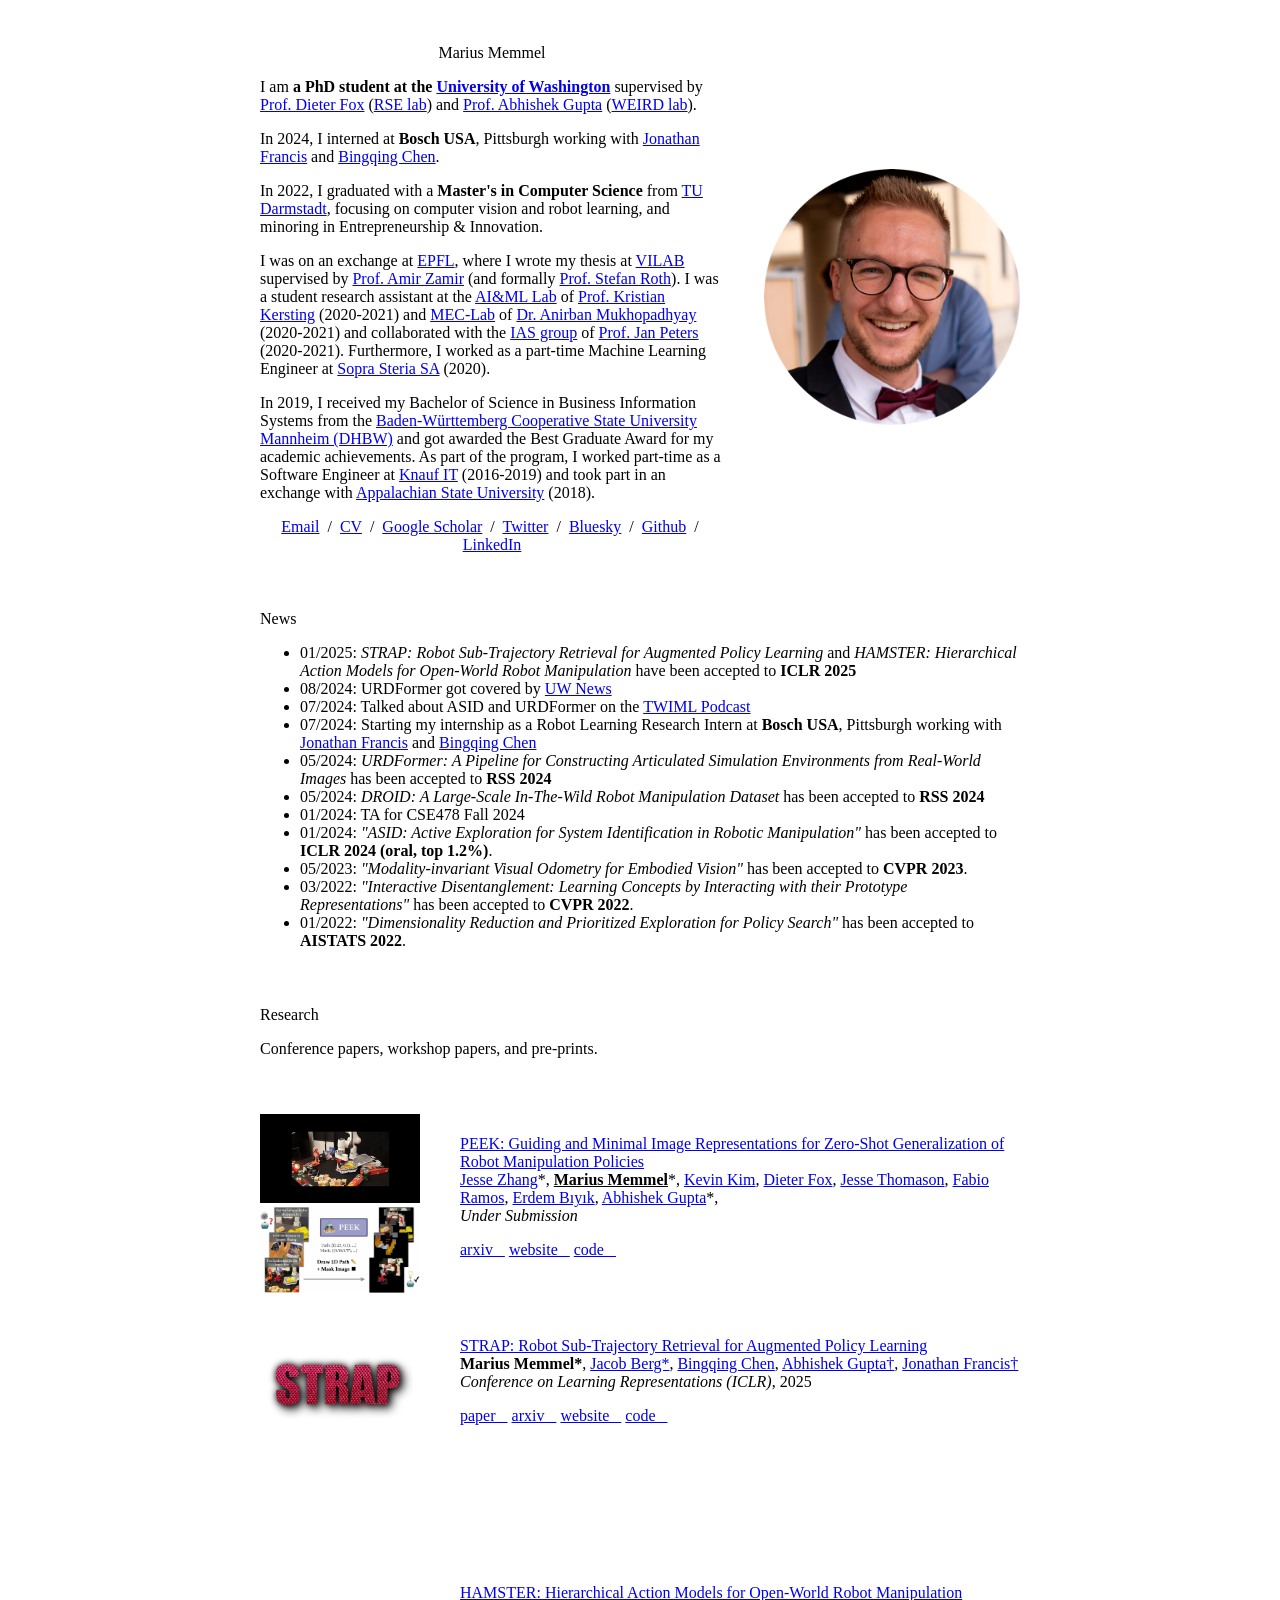
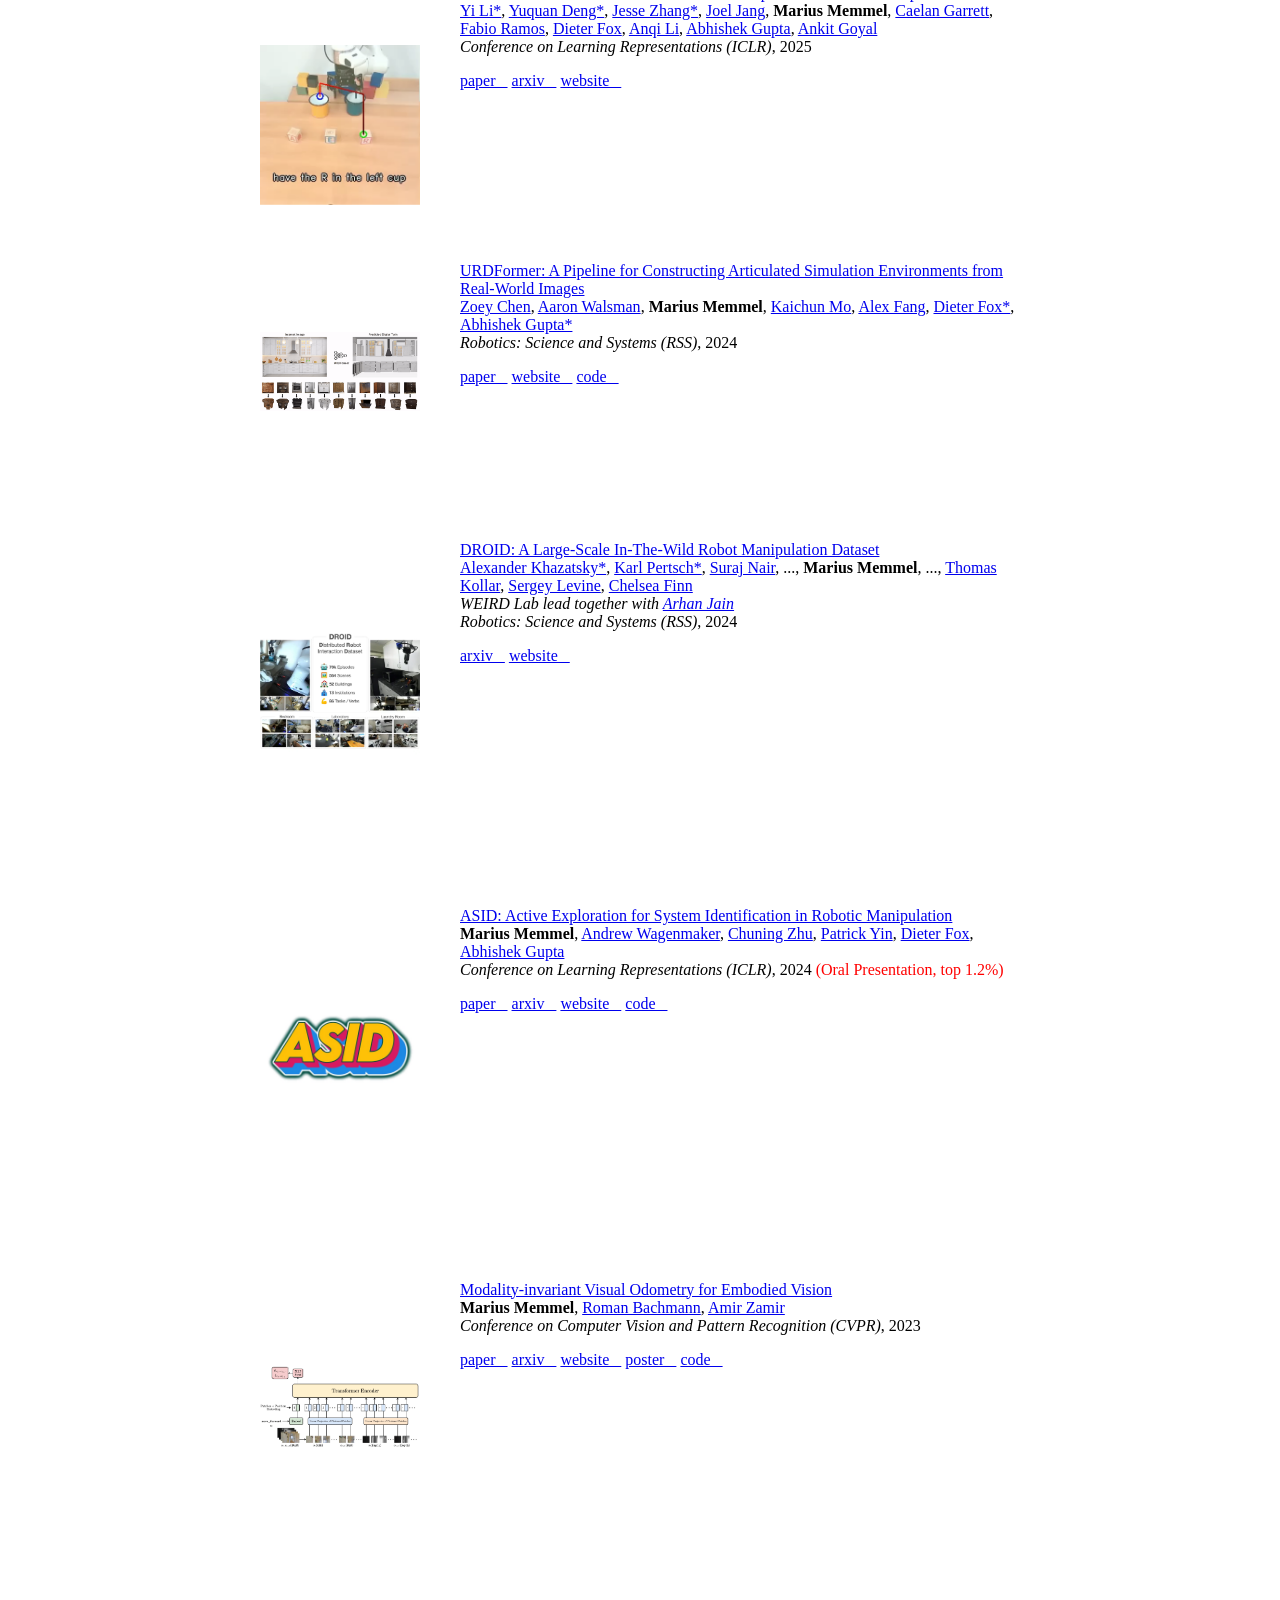
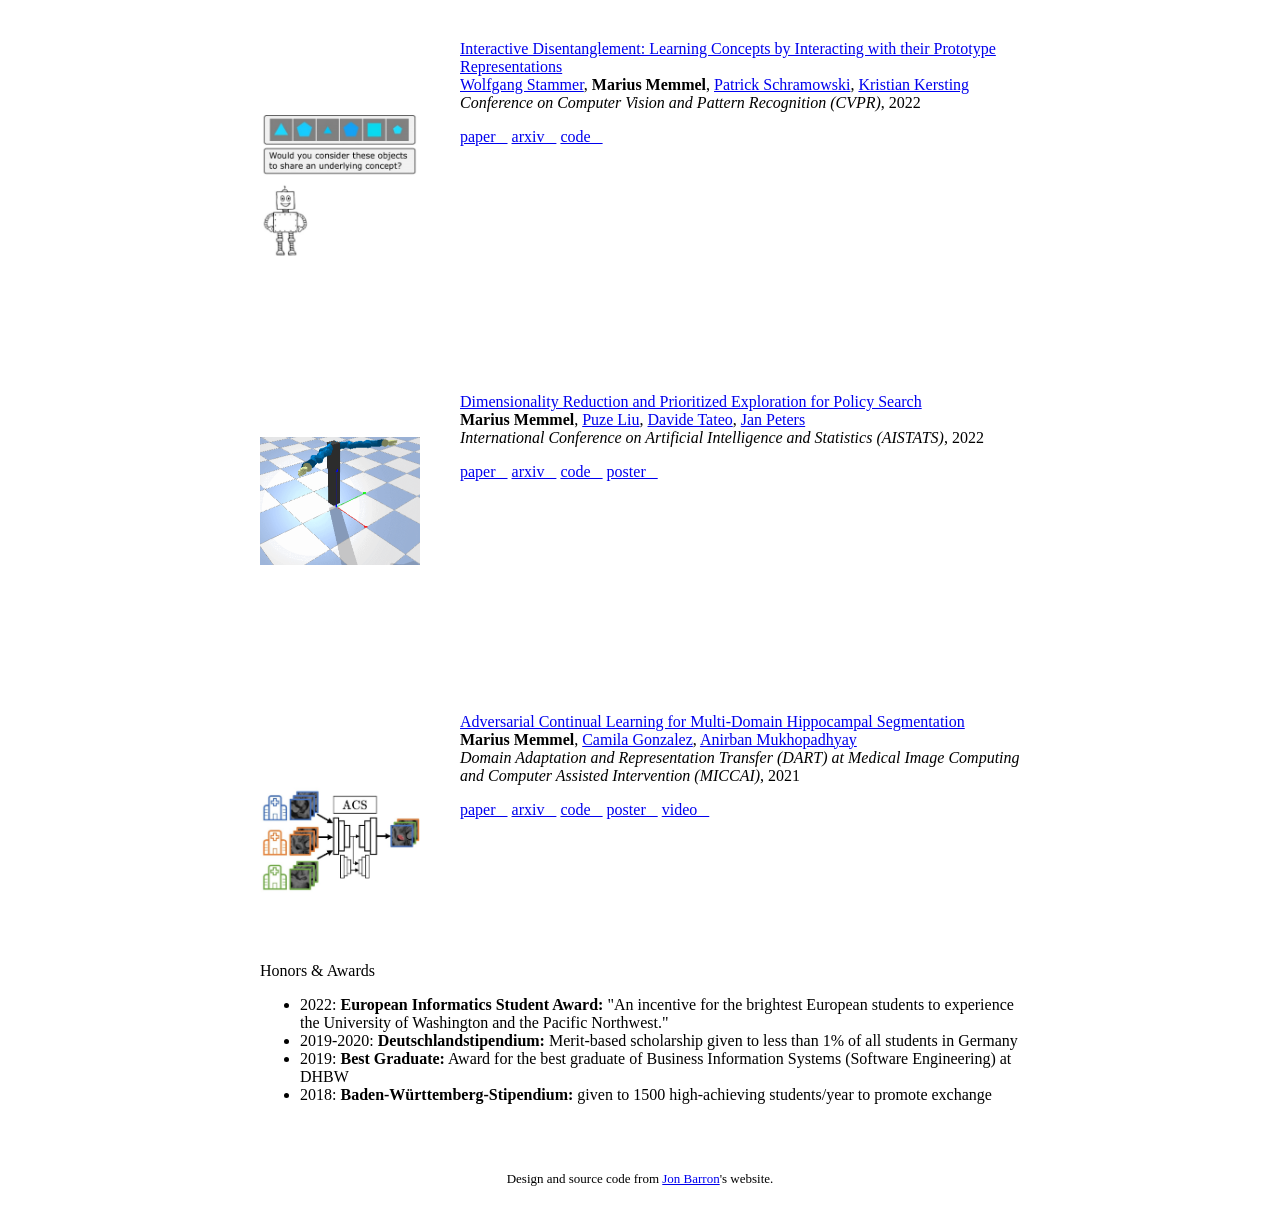
==== commit 2112525e: "tmp add peek" ====
--- a/index.html
+++ b/index.html
@@ -23,6 +23,18 @@
 
     gtag('config', 'G-5KCQTYX67P');
   </script>
+
+  <script>
+    function gif_start(image, gif) {
+      document.getElementById(image).style.opacity = "1";
+      document.getElementById(gif).style.opacity = "0";
+    }
+    function gif_stop(image, gif) {
+      document.getElementById(image).style.opacity = "0";
+      document.getElementById(gif).style.opacity = "1";
+    }
+  </script>
+
 
 </head>
 
@@ -184,7 +196,57 @@
           <table
             style="width:100%;border:0px;border-spacing:0px;border-collapse:separate;margin-right:auto;margin-left:auto;">
             <tbody>
-              
+
+              <!-- STRAP -->
+              <tr onmouseout="peek_stop()" onmouseover="peek_start()">
+                <td style="padding:20px;width:25%;vertical-align:middle">
+                  <div class="one" style="width:auto; height:auto; max-width:100%;">
+                    <!-- <div class="two" id='strap_image'>
+                      <img src='images/strap_logo.png' width="160" , height="160">
+                    </div> -->
+                    <img src='images/peek_after.gif' width="160">
+                  </div>
+                  <img src='images/peek_before.png' width="160">
+                  <script type="text/javascript">
+                    function peek_start() {
+                      document.getElementById('peek_image').style.opacity = "1";
+                    }
+
+                    function peek_stop() {
+                      document.getElementById('peek_image').style.opacity = "0";
+                    }
+                    peek_stop()
+                  </script>
+                </td>
+
+                <td style="padding:20px;width:75%;vertical-align:middle">
+                  <a href="https://peek-robot.github.io/">
+                    <papertitle>
+                      PEEK: Guiding and Minimal Image Representations for Zero-Shot Generalization of Robot Manipulation Policies
+                    </papertitle>
+                  </a>
+                  <br>
+                  <a href="https://www.jessezhang.net/">Jesse Zhang</a>*, 
+                  <strong><u>Marius Memmel</u></strong>*, 
+                  <a href="https://minjunkevink.github.io/">Kevin Kim</a>, 
+                  <a href="https://homes.cs.washington.edu/~fox/">Dieter Fox</a>, 
+                  <a href="https://jessethomason.com/">Jesse Thomason</a>, 
+                  <a href="https://fabioramos.github.io/Home.html">Fabio Ramos</a>, 
+                  <a href="https://ebiyik.github.io/">Erdem Bıyık</a>, 
+                  <a href="https://homes.cs.washington.edu/~abhgupta/">Abhishek Gupta</a>*, 
+                  <br>
+                  <em>Under Submission</em>
+                  <br>
+                  <p></p>
+                  <p>
+                    <!-- <a href='files/strap_2025.pdf'>paper &nbsp;&nbsp</a> -->
+                    <a href='TBD'>arxiv &nbsp;&nbsp</a>
+                    <a href='https://peek-robot.github.io/'>website &nbsp;&nbsp</a>
+                    <a href='https://github.com/peek-robot/peek'>code &nbsp;&nbsp</a>
+                  </p>
+                </td>
+              </tr>
+
               <!-- STRAP -->
               <tr onmouseout="strap_stop()" onmouseover="strap_start()">
                 <td style="padding:20px;width:25%;vertical-align:middle">
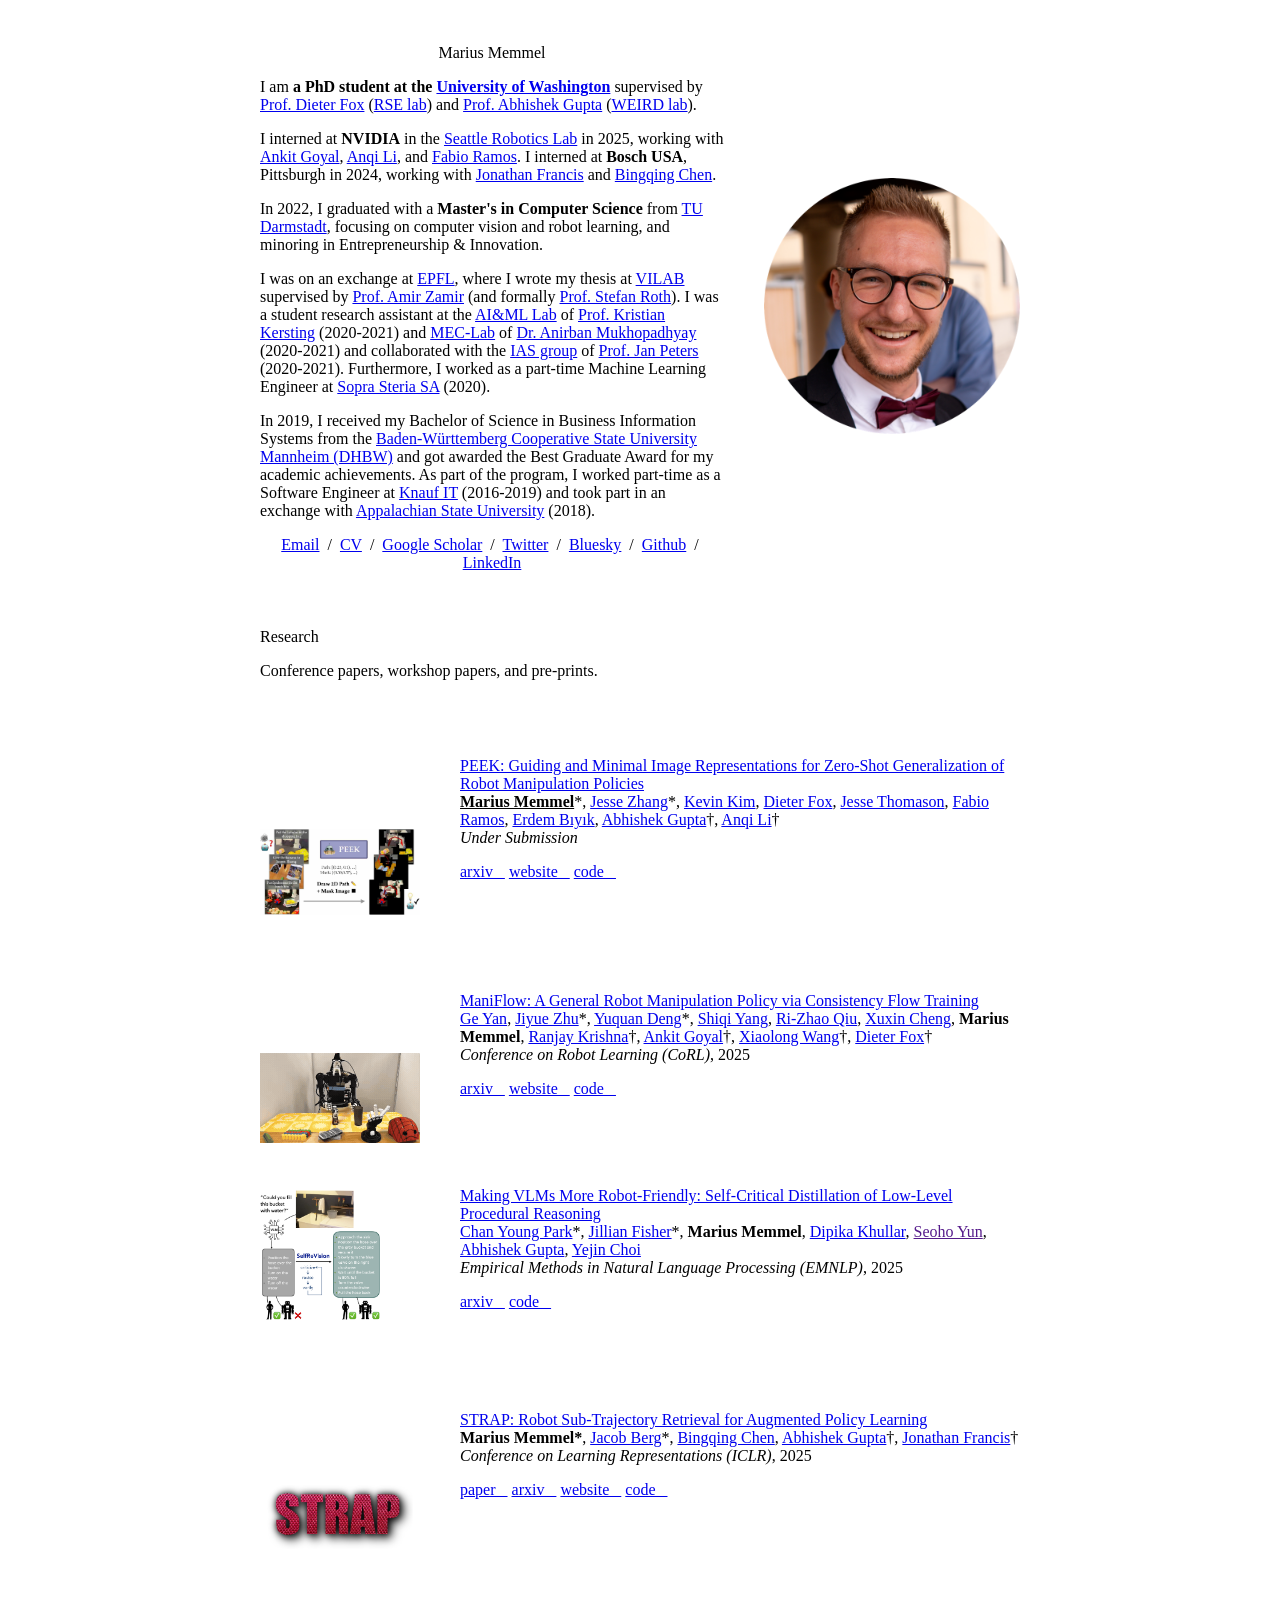
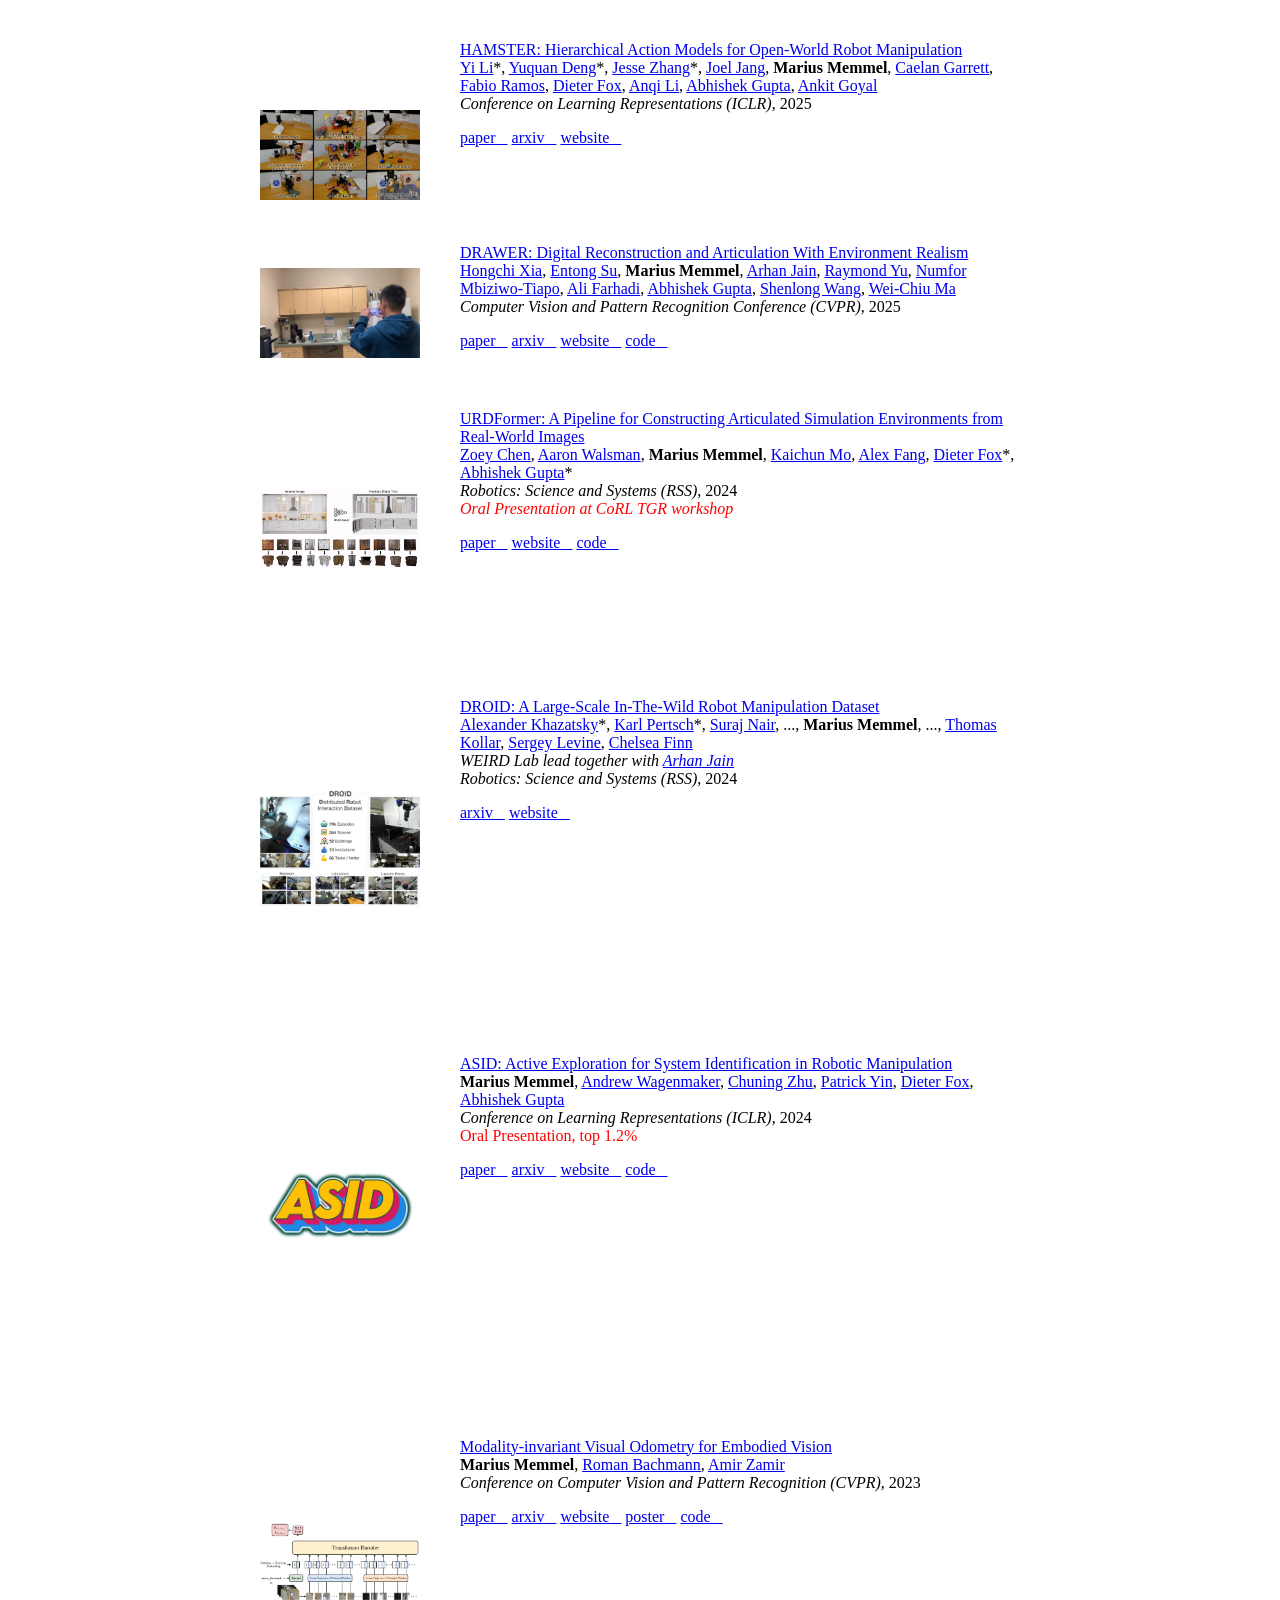
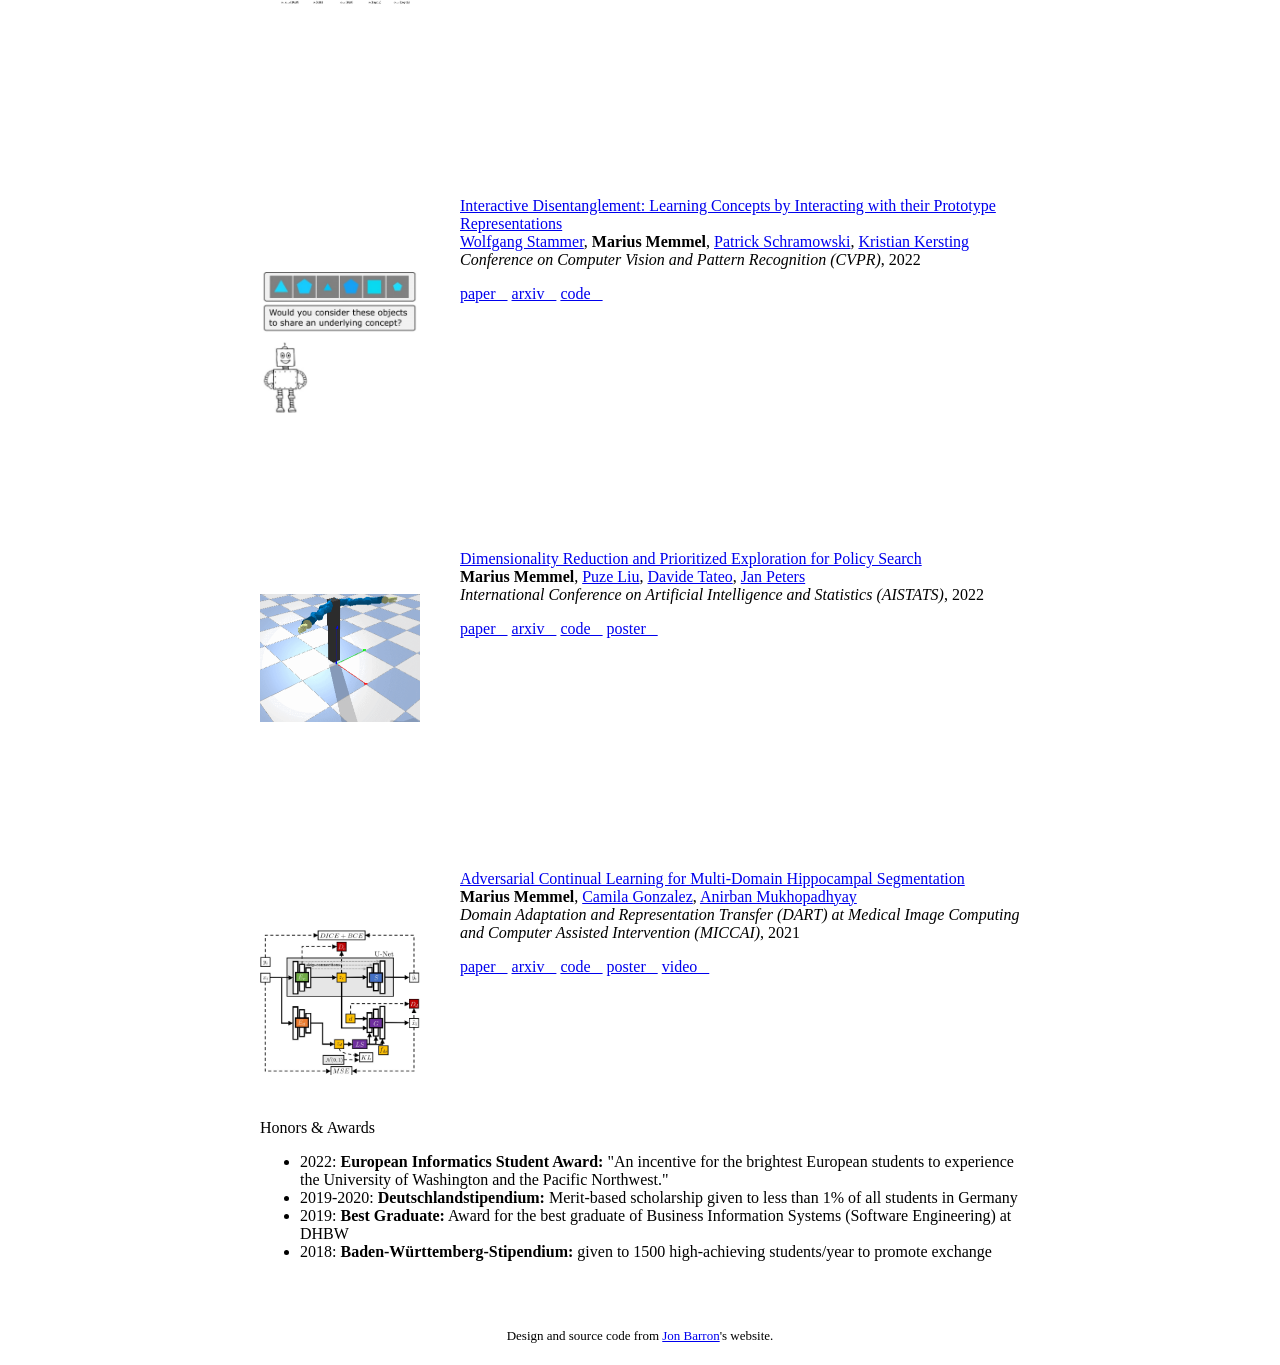
==== commit 476663ba: "bunch of updates" ====
--- a/index.html
+++ b/index.html
@@ -26,12 +26,12 @@
 
   <script>
     function gif_start(image, gif) {
+      document.getElementById(image).style.opacity = "0";
+      document.getElementById(gif).style.opacity = "1";
+    }
+    function gif_stop(image, gif) {
       document.getElementById(image).style.opacity = "1";
       document.getElementById(gif).style.opacity = "0";
-    }
-    function gif_stop(image, gif) {
-      document.getElementById(image).style.opacity = "0";
-      document.getElementById(gif).style.opacity = "1";
     }
   </script>
 
@@ -64,7 +64,13 @@
 
                   </p>
                   <p>
-                    In 2024, I interned at <b>Bosch USA</b>, Pittsburgh working with <a href="https://scholar.google.com/citations?user=7CLS0LwAAAAJ&hl=en">Jonathan Francis</a> and <a href="https://scholar.google.com/citations?user=LYt_2MgAAAAJ&hl=en">Bingqing Chen</a>.
+                    I interned at <b>NVIDIA</b> in the <a href="https://research.nvidia.com/labs/srl/">Seattle Robotics Lab</a> in 2025, working with <a
+                      href="https://imankgoyal.github.io/">Ankit Goyal</a>, <a
+                      href="https://anqili.github.io/">Anqi Li</a>, and
+                      <a href="https://fabioramos.github.io/Home.html">Fabio Ramos</a>.
+                      I interned at <b>Bosch USA</b>, Pittsburgh in 2024, working with <a
+                      href="https://scholar.google.com/citations?user=7CLS0LwAAAAJ&hl=en">Jonathan Francis</a> and <a
+                      href="https://scholar.google.com/citations?user=LYt_2MgAAAAJ&hl=en">Bingqing Chen</a>.
                   </p>
                   <p>In 2022, I graduated with a <b>Master's in Computer Science</b> from <a
                       href="https://www.tu-darmstadt.de/index.en.jsp">TU
@@ -142,39 +148,54 @@
           </table> -->
 
           <!-- News -->
-          <table
+          <!-- <table
             style="width:100%;border:0px;border-spacing:0px;border-collapse:separate;margin-right:auto;margin-left:auto;">
             <tr>
               <td style="padding:2.5%;width:100%;vertical-align:middle">
                 <heading>News</heading>
                 <ul>
-                  <li>01/2025: <i>STRAP: Robot Sub-Trajectory Retrieval for Augmented Policy Learning</i> and <i>HAMSTER: Hierarchical Action Models for Open-World Robot Manipulation</i> have been
-                    accepted to <b>ICLR 2025</b></li>
-                  <li>08/2024: URDFormer got covered by <a href="https://www.washington.edu/news/2024/08/07/ai-robots-reinforcement-learning-training-simulation/">UW News</a>
-                  <li>07/2024: Talked about ASID and URDFormer on the <a href="https://www.washington.edu/news/2024/08/07/ai-robots-reinforcement-learning-training-simulation/">TWIML Podcast</a>
-                  <li>07/2024: Starting my internship as a Robot Learning Research Intern at <b>Bosch USA</b>, Pittsburgh working with <a href="https://scholar.google.com/citations?user=7CLS0LwAAAAJ&hl=en">Jonathan Francis</a> and <a href="https://scholar.google.com/citations?user=LYt_2MgAAAAJ&hl=en">Bingqing Chen</a>
+                  <li>01/2025: <i>STRAP: Robot Sub-Trajectory Retrieval for Augmented Policy Learning</i> and
+                    <i>HAMSTER: Hierarchical Action Models for Open-World Robot Manipulation</i> have been
+                    accepted to <b>ICLR 2025</b>
+                  </li>
+                  <li>08/2024: URDFormer got covered by <a
+                      href="https://www.washington.edu/news/2024/08/07/ai-robots-reinforcement-learning-training-simulation/">UW
+                      News</a>
+                  <li>07/2024: Talked about ASID and URDFormer on the <a
+                      href="https://www.washington.edu/news/2024/08/07/ai-robots-reinforcement-learning-training-simulation/">TWIML
+                      Podcast</a>
+                  <li>07/2024: Starting my internship as a Robot Learning Research Intern at <b>Bosch USA</b>,
+                    Pittsburgh working with <a
+                      href="https://scholar.google.com/citations?user=7CLS0LwAAAAJ&hl=en">Jonathan Francis</a> and <a
+                      href="https://scholar.google.com/citations?user=LYt_2MgAAAAJ&hl=en">Bingqing Chen</a>
                   <li>05/2024: <i>URDFormer: A Pipeline for Constructing Articulated Simulation Environments from
                       Real-World Images</i> has been accepted to <b>RSS 2024</b></li>
                   <li>05/2024: <i>DROID: A Large-Scale In-The-Wild Robot Manipulation Dataset</i> has been accepted to
-                    <b>RSS 2024</b></li>
-                  <!-- <li>05/2024: Invited to review for CoRL 2024</li>
+                    <b>RSS 2024</b>
+                  </li> -->
+
+                  <!--
+                  <li>05/2024: Invited to review for CoRL 2025</li>
+                  <li>05/2024: Invited to review for CVPR 2025</li>
+                  <li>05/2024: Invited to review for ICLR 2025</li>
+                  <li>05/2024: Invited to review for CoRL 2024</li>
                   <li>03/2024: Invited to review for SemRob @ RSS 2024</li>
                   <li>03/2024: Invited to review for RSS 2024</li>
                   <li>02/2024: Invited to review for CVPR 2024</li> -->
-                  <li>01/2024: TA for CSE478 Fall 2024</li>
+                  <!-- <li>01/2024: TA for CSE478 Fall 2024</li>
                   <li>01/2024: <i>"ASID: Active Exploration for System Identification in Robotic Manipulation"</i> has
                     been accepted to <b>ICLR 2024 (oral, top 1.2%)</b>.</li>
                   <li>05/2023: <i>"Modality-invariant Visual Odometry for Embodied Vision"</i> has been accepted to
                     <b>CVPR 2023</b>.
-                  </li>
+                  </li> -->
                   <!-- <li>06/2022: Our paper <i>"Modality-invariant Visual Odometry for Indoor Navigation"</i> has been accepted to the <b>Embodied AI Workshop</b> at <b>CVPR 2022</b>.</li> -->
-                  <li>03/2022: <i>"Interactive Disentanglement: Learning Concepts by Interacting with their Prototype
+                  <!-- <li>03/2022: <i>"Interactive Disentanglement: Learning Concepts by Interacting with their Prototype
                       Representations"</i> has been accepted to <b>CVPR 2022</b>.</li>
                   <li>01/2022: <i>"Dimensionality Reduction and Prioritized Exploration for Policy Search"</i> has been
                     accepted to <b>AISTATS 2022</b>.</li>
               </td>
             </tr>
-          </table>
+          </table> -->
 
           <!-- Research Projects -->
 
@@ -194,46 +215,40 @@
           </table>
 
           <table
-            style="width:100%;border:0px;border-spacing:0px;border-collapse:separate;margin-right:auto;margin-left:auto;">
+            style="width:100%;border:0px;border-spacing:0px;border-collapse:separate;margin-right:auto;margin-left:auto;"
+            *></a>
             <tbody>
 
-              <!-- STRAP -->
-              <tr onmouseout="peek_stop()" onmouseover="peek_start()">
-                <td style="padding:20px;width:25%;vertical-align:middle">
-                  <div class="one" style="width:auto; height:auto; max-width:100%;">
-                    <!-- <div class="two" id='strap_image'>
-                      <img src='images/strap_logo.png' width="160" , height="160">
-                    </div> -->
-                    <img src='images/peek_after.gif' width="160">
-                  </div>
-                  <img src='images/peek_before.png' width="160">
-                  <script type="text/javascript">
-                    function peek_start() {
-                      document.getElementById('peek_image').style.opacity = "1";
-                    }
-
-                    function peek_stop() {
-                      document.getElementById('peek_image').style.opacity = "0";
-                    }
-                    peek_stop()
-                  </script>
+              <!-- PEEK -->
+              <tr onmouseout="gif_stop('peek_before', 'peek_after')"
+                onmouseover="gif_start('peek_before', 'peek_after')">
+                <td style="padding:20px;width:25%;vertical-align:middle">
+                  <div class="one" style="width:auto; height:auto; max-width:100%;">
+                    <div class="two" id='peek_after'>
+                      <img src='images/peek_after.gif' width="160">
+                    </div>
+                    <img src='images/peek_before.png' width="160" id='peek_before'>
+                  </div>
+                  <script>gif_stop('peek_before', 'peek_after');</script>
                 </td>
 
                 <td style="padding:20px;width:75%;vertical-align:middle">
                   <a href="https://peek-robot.github.io/">
                     <papertitle>
-                      PEEK: Guiding and Minimal Image Representations for Zero-Shot Generalization of Robot Manipulation Policies
+                      PEEK: Guiding and Minimal Image Representations for Zero-Shot Generalization of Robot Manipulation
+                      Policies
                     </papertitle>
                   </a>
                   <br>
-                  <a href="https://www.jessezhang.net/">Jesse Zhang</a>*, 
-                  <strong><u>Marius Memmel</u></strong>*, 
-                  <a href="https://minjunkevink.github.io/">Kevin Kim</a>, 
-                  <a href="https://homes.cs.washington.edu/~fox/">Dieter Fox</a>, 
-                  <a href="https://jessethomason.com/">Jesse Thomason</a>, 
-                  <a href="https://fabioramos.github.io/Home.html">Fabio Ramos</a>, 
-                  <a href="https://ebiyik.github.io/">Erdem Bıyık</a>, 
-                  <a href="https://homes.cs.washington.edu/~abhgupta/">Abhishek Gupta</a>*, 
+                  <strong><u>Marius Memmel</u></strong>*,
+                  <a href="https://www.jessezhang.net/">Jesse Zhang</a>*,
+                  <a href="https://minjunkevink.github.io/">Kevin Kim</a>,
+                  <a href="https://homes.cs.washington.edu/~fox/">Dieter Fox</a>,
+                  <a href="https://jessethomason.com/">Jesse Thomason</a>,
+                  <a href="https://fabioramos.github.io/Home.html">Fabio Ramos</a>,
+                  <a href="https://ebiyik.github.io/">Erdem Bıyık</a>,
+                  <a href="https://homes.cs.washington.edu/~abhgupta/">Abhishek Gupta</a>&dagger;,
+                  <a href="https://anqili.github.io/">Anqi Li</a>&dagger;
                   <br>
                   <em>Under Submission</em>
                   <br>
@@ -247,26 +262,96 @@
                 </td>
               </tr>
 
-              <!-- STRAP -->
-              <tr onmouseout="strap_stop()" onmouseover="strap_start()">
-                <td style="padding:20px;width:25%;vertical-align:middle">
-                  <div class="one" style="width:auto; height:auto; max-width:100%;">
-                    <!-- <div class="two" id='strap_image'>
-                      <img src='images/strap_logo.png' width="160" , height="160">
-                    </div> -->
-                    <img src='images/strap_logo.png' width="160">
-                  </div>
-                  <script type="text/javascript">
-                    function strap_start() {
-                      document.getElementById('strap_image').style.opacity = "1";
-                    }
-
-                    function strap_stop() {
-                      document.getElementById('strap_image').style.opacity = "0";
-                    }
-                    strap_stop()
-                  </script>
-                </td>
+              <!-- Maniflow -->
+              <tr onmouseout="gif_stop('maniflow_before', 'maniflow_after')"
+              onmouseover="gif_start('maniflow_before', 'maniflow_after')">
+              <td style="padding:20px;width:25%;vertical-align:middle">
+                <div class="one" style="width:auto; height:auto; max-width:100%;">
+                  <div class="two" id='maniflow_after'>
+                    <img src='images/maniflow_after.gif' width="160">
+                  </div>
+                  <img src='images/maniflow_before.gif' width="160" id='maniflow_before'>
+                </div>
+                <script>gif_stop('maniflow_before', 'maniflow_after');</script>
+              </td>
+
+                <td style="padding:20px;width:75%;vertical-align:middle">
+                  <a href="https://maniflow-policy.github.io/">
+                    <papertitle>
+                      ManiFlow: A General Robot Manipulation Policy via Consistency Flow Training
+                    </papertitle>
+                  </a>
+                  <br>
+                  <a href="https://geyan21.github.io/">Ge Yan</a>,
+                  <a href="https://jiyuezh.github.io/">Jiyue Zhu</a>*,
+                  <a href="https://www.linkedin.com/in/yuquand/">Yuquan Deng</a>*,
+                  <a href="https://aaronyang1223.github.io/">Shiqi Yang</a>,
+                  <a href="https://rogerqi.github.io/">Ri-Zhao Qiu</a>,
+                  <a href="https://chengxuxin.github.io/">Xuxin Cheng</a>,
+                  <strong>Marius Memmel</strong>,
+                  <a href="https://ranjaykrishna.com/index.html">Ranjay Krishna</a>&dagger;,
+                  <a href="https://imankgoyal.github.io/">Ankit Goyal</a>&dagger;,
+                  <a href="https://xiaolonw.github.io/">Xiaolong Wang</a>&dagger;,
+                  <a href="https://homes.cs.washington.edu/~fox/">Dieter Fox</a>&dagger;
+
+
+                  <br>
+                  <em>Conference on Robot Learning (CoRL)</em>, 2025
+                  <br>
+                  <p></p>
+                  <p>
+                    <a href='https://arxiv.org/abs/2509.01819'>arxiv &nbsp;&nbsp</a>
+                    <a href='https://maniflow-policy.github.io/'>website &nbsp;&nbsp</a>
+                    <a href='https://github.com/geyan21/ManiFlow_Policy'>code &nbsp;&nbsp</a>
+                  </p>
+                </td>
+              </tr>
+
+              <!-- SelfReVision -->
+              <tr>
+                <td style="padding:20px;width:25%;vertical-align:middle">
+                  <div class="one" style="width:auto; height:auto; max-width:100%;">
+                    <img src='images/selfrevision_before.png' width="120">
+                  </div>
+                </td>
+
+                <td style="padding:20px;width:75%;vertical-align:middle">
+                  <a href="https://arxiv.org/abs/2507.08224">
+                    <papertitle>
+                      Making VLMs More Robot-Friendly: Self-Critical Distillation of Low-Level Procedural Reasoning
+                    </papertitle>
+                  </a>
+                  <br>
+                  <a href="https://chan0park.github.io/">Chan Young Park</a>*,
+                  <a href="https://jfisher52.github.io/">Jillian Fisher</a>*,
+                  <strong>Marius Memmel</strong>,
+                  <a href="https://scholar.google.com/citations?user=FdZa3aAAAAAJ&hl=en">Dipika Khullar</a>,
+                  <a href="">Seoho Yun</a>,
+                  <a href="https://abhishekunique.github.io/">Abhishek Gupta</a>,
+                  <a href="https://yejinc.github.io/">Yejin Choi</a>
+                  <br>
+                  <em>Empirical Methods in Natural Language Processing (EMNLP)</em>, 2025
+                  <br>
+                  <p></p>
+                  <p>
+                    <a href='https://arxiv.org/abs/2507.08224'>arxiv &nbsp;&nbsp</a>
+                    <a href='https://github.com/chan0park/SelfReVision'>code &nbsp;&nbsp</a>
+                  </p>
+                </td>
+              </tr>
+
+               <!-- STRAP -->
+               <tr onmouseout="gif_stop('strap_before', 'strap_after')"
+                 onmouseover="gif_start('strap_before', 'strap_after')">
+                 <td style="padding:20px;width:25%;vertical-align:middle">
+                   <div class="one" style="width:auto; height:auto; max-width:100%;">
+                     <div class="two" id='strap_after'>
+                       <img src='images/strap_after.gif' width="160">
+                     </div>
+                     <img src='images/strap_before.png' width="160" id='strap_before'>
+                   </div>
+                   <script>gif_stop('strap_before', 'strap_after');</script>
+                 </td>
 
                 <td style="padding:20px;width:75%;vertical-align:middle">
                   <a href="https://memmelma.github.io/">
@@ -276,10 +361,10 @@
                   </a>
                   <br>
                   <strong>Marius Memmel*</strong>,
-                  <a href="https://www.linkedin.com/in/jacob-b-066234203/">Jacob Berg*</a>,
+                  <a href="https://www.linkedin.com/in/jacob-b-066234203/">Jacob Berg</a>*,
                   <a href="https://scholar.google.com/citations?user=LYt_2MgAAAAJ&hl=en">Bingqing Chen</a>,
-                  <a href="https://abhishekunique.github.io/">Abhishek Gupta&dagger;</a>,
-                  <a href="https://scholar.google.com/citations?user=7CLS0LwAAAAJ&hl=en">Jonathan Francis&dagger;</a>
+                  <a href="https://abhishekunique.github.io/">Abhishek Gupta</a>&dagger;,
+                  <a href="https://scholar.google.com/citations?user=7CLS0LwAAAAJ&hl=en">Jonathan Francis</a>&dagger;
                   <br>
                   <em>Conference on Learning Representations (ICLR)</em>, 2025
                   <br>
@@ -292,78 +377,108 @@
                   </p>
                 </td>
               </tr>
-              
-                            <!-- HAMSTER -->
-                            <tr onmouseout="hamster_stop()" onmouseover="hamster_start()">
-                              <td style="padding:20px;width:25%;vertical-align:middle">
-                                <div class="one" style="width:auto; height:auto; max-width:100%;">
-                                  <div class="two" id='hamster_image'>
-                                    <img src='images/hamster_after.gif' width="160">
-                                  </div>
-                                  <img src='images/hamster_before.png' width="160">
-                                </div>
-                                <script type="text/javascript">
-                                  function hamster_start() {
-                                    document.getElementById('hamster_image').style.opacity = "1";
-                                  }
-              
-                                  function hamster_stop() {
-                                    document.getElementById('hamster_image').style.opacity = "0";
-                                  }
-                                  hamster_stop()
-                                </script>
-                              </td>
-              
-                              <td style="padding:20px;width:75%;vertical-align:middle">
-                                <a href="https://openreview.net/pdf?id=I9fQcOrHv9">
-                                  <papertitle>
-                                    HAMSTER: Hierarchical Action Models for Open-World Robot Manipulation
-                                  </papertitle>
-                                </a>
-                                <br>
-                                <a href="https://yili.vision/">Yi Li*</a>,
-                                <a href="https://www.linkedin.com/in/yuquand/">Yuquan Deng*</a>,
-                                <a href="https://www.jessezhang.net/">Jesse Zhang*</a>,
-                                <a href="https://joeljang.github.io/">Joel Jang</a>,
-                                <strong>Marius Memmel</strong>,
-                                <a href="https://research.nvidia.com/person/caelan-garrett">Caelan Garrett</a>,
-                                <a href="https://fabioramos.github.io/Home.html">Fabio Ramos</a>,
-                                <a href="https://homes.cs.washington.edu/~fox/">Dieter Fox</a>,
-                                <a href="https://research.nvidia.com/person/anqi-li">Anqi Li</a>,
-                                <a href="https://abhishekunique.github.io/">Abhishek Gupta</a>,
-                                <a href="https://imankgoyal.github.io/">Ankit Goyal</a>
-                                <br>
-                                <em>Conference on Learning Representations (ICLR)</em>, 2025
-                                <br>
-                                <p></p>
-                                <p>
-                                  <a href='https://hamster-robot.github.io/paper.pdf'>paper &nbsp;&nbsp</a>
-                                  <a href='https://arxiv.org/abs/2502.05485'>arxiv &nbsp;&nbsp</a>
-                                  <a href='https://hamster-robot.github.io/'>website &nbsp;&nbsp</a>
-                                  <!-- <a href='https://github.com/WEIRDLabUW/urdformer'>code &nbsp;&nbsp</a> -->
-                                </p>
-                              </td>
-                            </tr>
+
+              <!-- HAMSTER -->
+              <tr onmouseout="gif_stop('hamster_before', 'hamster_after')"
+                onmouseover="gif_start('hamster_before', 'hamster_after')">
+                <td style="padding:20px;width:25%;vertical-align:middle">
+                  <div class="one" style="width:auto; height:auto; max-width:100%;">
+                    <div class="two" id='hamster_after'>
+                      <img src='images/hamster_after.gif' width="160">
+                    </div>
+                    <img src='images/hamster_before.png' width="160" id='hamster_before'>
+                  </div>
+                  <script>gif_stop('hamster_before', 'hamster_after');</script>
+                </td>
+
+                <td style="padding:20px;width:75%;vertical-align:middle">
+                  <a href="https://openreview.net/pdf?id=I9fQcOrHv9">
+                    <papertitle>
+                      HAMSTER: Hierarchical Action Models for Open-World Robot Manipulation
+                    </papertitle>
+                  </a>
+                  <br>
+                  <a href="https://yili.vision/">Yi Li</a>*,
+                  <a href="https://www.linkedin.com/in/yuquand/">Yuquan Deng</a>*,
+                  <a href="https://www.jessezhang.net/">Jesse Zhang</a>*,
+                  <a href="https://joeljang.github.io/">Joel Jang</a>,
+                  <strong>Marius Memmel</strong>,
+                  <a href="https://research.nvidia.com/person/caelan-garrett">Caelan Garrett</a>,
+                  <a href="https://fabioramos.github.io/Home.html">Fabio Ramos</a>,
+                  <a href="https://homes.cs.washington.edu/~fox/">Dieter Fox</a>,
+                  <a href="https://research.nvidia.com/person/anqi-li">Anqi Li</a>,
+                  <a href="https://abhishekunique.github.io/">Abhishek Gupta</a>,
+                  <a href="https://imankgoyal.github.io/">Ankit Goyal</a>
+                  <br>
+                  <em>Conference on Learning Representations (ICLR)</em>, 2025
+                  <br>
+                  <p></p>
+                  <p>
+                    <a href='https://hamster-robot.github.io/paper.pdf'>paper &nbsp;&nbsp</a>
+                    <a href='https://arxiv.org/abs/2502.05485'>arxiv &nbsp;&nbsp</a>
+                    <a href='https://hamster-robot.github.io/'>website &nbsp;&nbsp</a>
+                    <!-- <a href='https://github.com/WEIRDLabUW/urdformer'>code &nbsp;&nbsp</a> -->
+                  </p>
+                </td>
+              </tr>
+
+              <!-- DRAWER -->
+              <tr onmouseout="gif_stop('drawer_before', 'drawer_after')"
+              onmouseover="gif_start('drawer_before', 'drawer_after')">
+              <td style="padding:20px;width:25%;vertical-align:middle">
+                <div class="one" style="width:auto; height:auto; max-width:100%;">
+                  <div class="two" id='drawer_after'>
+                    <img src='images/drawer_after.gif' width="160">
+                  </div>
+                  <img src='images/drawer_before.gif' width="160" id='drawer_before'>
+                </div>
+                <script>gif_stop('drawer_before', 'drawer_after');</script>
+              </td>
+
+                <td style="padding:20px;width:75%;vertical-align:middle">
+                  <a
+                    href="https://openaccess.thecvf.com/content/CVPR2025/papers/Xia_DRAWER_Digital_Reconstruction_and_Articulation_With_Environment_Realism_CVPR_2025_paper.pdf">
+                    <papertitle>
+                      DRAWER: Digital Reconstruction and Articulation With Environment Realism
+                    </papertitle>
+                  </a>
+                  <br>
+                  <a href="https://xiahongchi.github.io/">Hongchi Xia</a>,
+                  <a href="https://entongsu.github.io/">Entong Su</a>,
+                  <strong>Marius Memmel</strong>,
+                  <a href="https://arhanjain.github.io/">Arhan Jain</a>,
+                  <a href="https://raymondyu5.github.io/">Raymond Yu</a>,
+                  <a href="https://www.linkedin.com/in/numfor-mbiziwo-tiapo/">Numfor Mbiziwo-Tiapo</a>,
+                  <a href="https://homes.cs.washington.edu/~ali/">Ali Farhadi</a>,
+                  <a href="https://abhishekunique.github.io/">Abhishek Gupta</a>,
+                  <a href="https://shenlong.web.illinois.edu/">Shenlong Wang</a>,
+                  <a href="https://www.cs.cornell.edu/~weichiu/">Wei-Chiu Ma</a>
+                  <br>
+                  <em>Computer Vision and Pattern Recognition Conference (CVPR)</em>, 2025
+                  <br>
+                  <p></p>
+                  <p>
+                    <a
+                      href='https://openaccess.thecvf.com/content/CVPR2025/papers/Xia_DRAWER_Digital_Reconstruction_and_Articulation_With_Environment_Realism_CVPR_2025_paper.pdf'>paper
+                      &nbsp;&nbsp</a>
+                    <a href='https://arxiv.org/abs/2504.15278'>arxiv &nbsp;&nbsp</a>
+                    <a href='https://xiahongchi.github.io/DRAWER/'>website &nbsp;&nbsp</a>
+                    <a href='https://github.com/xiahongchi/DRAWER'>code &nbsp;&nbsp</a>
+                  </p>
+                </td>
+              </tr>
 
               <!-- URDFORMER -->
-              <tr onmouseout="urdf_stop()" onmouseover="urdf_start()">
-                <td style="padding:20px;width:25%;vertical-align:middle">
-                  <div class="one" style="width:auto; height:auto; max-width:100%;">
-                    <div class="two" id='urdf_image'>
+              <tr onmouseout="gif_stop('urdformer_before', 'urdformer_after')"
+                onmouseover="gif_start('urdformer_before', 'urdformer_after')">
+                <td style="padding:20px;width:25%;vertical-align:middle">
+                  <div class="one" style="width:auto; height:auto; max-width:100%;">
+                    <div class="two" id='urdformer_after'>
                       <img src='images/rss_urdformer.gif' width="160">
                     </div>
-                    <img src='images/urdformer_before.png' width="160">
-                  </div>
-                  <script type="text/javascript">
-                    function urdf_start() {
-                      document.getElementById('urdf_image').style.opacity = "1";
-                    }
-
-                    function urdf_stop() {
-                      document.getElementById('urdf_image').style.opacity = "0";
-                    }
-                    urdf_stop()
-                  </script>
+                    <img src='images/urdformer_before.png' width="160" id='urdformer_before'>
+                  </div>
+                  <script>gif_stop('urdformer_before', 'urdformer_after');</script>
                 </td>
 
                 <td style="padding:20px;width:75%;vertical-align:middle">
@@ -378,10 +493,13 @@
                   <strong>Marius Memmel</strong>,
                   <a href="https://kaichun-mo.github.io/">Kaichun Mo</a>,
                   <a href="https://scholar.google.com/citations?user=kD9uKC4AAAAJ&hl=en">Alex Fang</a>,
-                  <a href="https://homes.cs.washington.edu/~fox/">Dieter Fox*</a>,
-                  <a href="https://abhishekunique.github.io/">Abhishek Gupta*</a>
+                  <a href="https://homes.cs.washington.edu/~fox/">Dieter Fox</a>*,
+                  <a href="https://abhishekunique.github.io/">Abhishek Gupta</a>*
                   <br>
                   <em>Robotics: Science and Systems (RSS)</em>, 2024
+                  <br>
+                  <em> <span style="color:red">Oral
+                      Presentation at CoRL TGR workshop </span></em>
                   <br>
                   <p></p>
                   <p>
@@ -395,24 +513,16 @@
 
 
               <!-- DROID -->
-              <tr onmouseout="droid_stop()" onmouseover="droid_start()">
-                <td style="padding:20px;width:25%;vertical-align:middle">
-                  <div class="one" style="width:auto; height:auto; max-width:100%;">
-                    <div class="two" id='droid_image'>
+              <tr onmouseout="gif_stop('droid_before', 'droid_after')"
+                onmouseover="gif_start('droid_before', 'droid_after')">
+                <td style="padding:20px;width:25%;vertical-align:middle">
+                  <div class="one" style="width:auto; height:auto; max-width:100%;">
+                    <div class="two" id='droid_after'>
                       <img src='images/droid_after.gif' width="160" , height="160">
                     </div>
-                    <img src='images/droid_before.png' width="160">
-                  </div>
-                  <script type="text/javascript">
-                    function droid_start() {
-                      document.getElementById('droid_image').style.opacity = "1";
-                    }
-
-                    function droid_stop() {
-                      document.getElementById('droid_image').style.opacity = "0";
-                    }
-                    droid_stop()
-                  </script>
+                    <img src='images/droid_before.png' width="160" id='droid_before'>
+                  </div>
+                  <script>gif_stop('droid_before', 'droid_after');</script>
                 </td>
 
                 <td style="padding:20px;width:75%;vertical-align:middle">
@@ -420,8 +530,8 @@
                     <papertitle>DROID: A Large-Scale In-The-Wild Robot Manipulation Dataset</papertitle>
                   </a>
                   <br>
-                  <a href="https://www.linkedin.com/in/alexander-khazatsky-b98841149">Alexander Khazatsky*</a>,
-                  <a href="https://kpertsch.github.io/">Karl Pertsch*</a>,
+                  <a href="https://www.linkedin.com/in/alexander-khazatsky-b98841149">Alexander Khazatsky</a>*,
+                  <a href="https://kpertsch.github.io/">Karl Pertsch</a>*,
                   <a href="https://suraj-nair-1.github.io/">Suraj Nair</a>,
                   ...,
                   <strong>Marius Memmel</strong>,
@@ -430,7 +540,8 @@
                   <a href="https://people.eecs.berkeley.edu/~svlevine/">Sergey Levine</a>,
                   <a href="https://ai.stanford.edu/~cbfinn/">Chelsea Finn</a>
                   <br>
-                  <em>WEIRD Lab lead together with <a href="https://scholar.google.com/citations?user=C5kHIRoAAAAJ&hl=en">Arhan Jain</a></em>
+                  <em>WEIRD Lab lead together with <a
+                      href="https://scholar.google.com/citations?user=C5kHIRoAAAAJ&hl=en">Arhan Jain</a></em>
                   <br>
                   <em>Robotics: Science and Systems (RSS)</em>, 2024
                   <br>
@@ -443,24 +554,16 @@
               </tr>
 
               <!-- ASID -->
-              <tr onmouseout="asid_stop()" onmouseover="asid_start()">
-                <td style="padding:20px;width:25%;vertical-align:middle">
-                  <div class="one" style="width:auto; height:auto; max-width:100%;">
-                    <div class="two" id='asid_image'>
+              <tr onmouseout="gif_stop('asid_before', 'asid_after')"
+                onmouseover="gif_start('asid_before', 'asid_after')">
+                <td style="padding:20px;width:25%;vertical-align:middle">
+                  <div class="one" style="width:auto; height:auto; max-width:100%;">
+                    <div class="two" id='asid_after'>
                       <img src='images/asid_after.gif' width="160" , height="160">
                     </div>
-                    <img src='images/asid_before.jpg' width="160">
-                  </div>
-                  <script type="text/javascript">
-                    function asid_start() {
-                      document.getElementById('asid_image').style.opacity = "1";
-                    }
-
-                    function asid_stop() {
-                      document.getElementById('asid_image').style.opacity = "0";
-                    }
-                    asid_stop()
-                  </script>
+                    <img src='images/asid_before.jpg' width="160" id='asid_before'>
+                  </div>
+                  <script>gif_stop('asid_before', 'asid_after');</script>
                 </td>
 
                 <td style="padding:20px;width:75%;vertical-align:middle">
@@ -475,8 +578,10 @@
                   <a href="https://homes.cs.washington.edu/~fox/">Dieter Fox</a>,
                   <a href="https://abhishekunique.github.io/">Abhishek Gupta</a>
                   <br>
-                  <em>Conference on Learning Representations (ICLR)</em>, 2024 <span style="color:red">(Oral
-                    Presentation, top 1.2%)</span>
+                  <em>Conference on Learning Representations (ICLR)</em>, 2024
+                  <br>
+                  <span style="color:red">Oral
+                    Presentation, top 1.2%</span>
                   <br>
                   <p></p>
                   <p>
@@ -489,24 +594,15 @@
               </tr>
 
               <!-- VOT -->
-              <tr onmouseout="embodied_nav_stop()" onmouseover="embodied_nav_start()">
-                <td style="padding:20px;width:25%;vertical-align:middle">
-                  <div class="one" style="width:auto; height:auto; max-width:100%;">
-                    <div class="two" id='embodied_nav_image'>
+              <tr onmouseout="gif_stop('vot_before', 'vot_after')" onmouseover="gif_start('vot_before', 'vot_after')">
+                <td style="padding:20px;width:25%;vertical-align:middle">
+                  <div class="one" style="width:auto; height:auto; max-width:100%;">
+                    <div class="two" id='vot_after'>
                       <img src='images/embodied_nav.gif' width="160" , height="160">
                     </div>
-                    <img src='images/vot.jpg' width="160">
-                  </div>
-                  <script type="text/javascript">
-                    function embodied_nav_start() {
-                      document.getElementById('embodied_nav_image').style.opacity = "1";
-                    }
-
-                    function embodied_nav_stop() {
-                      document.getElementById('embodied_nav_image').style.opacity = "0";
-                    }
-                    embodied_nav_stop()
-                  </script>
+                    <img src='images/vot.jpg' width="160" id='vot_before'>
+                  </div>
+                  <script>gif_stop('vot_before', 'vot_after');</script>
                 </td>
 
                 <td style="padding:20px;width:75%;vertical-align:middle">
@@ -535,24 +631,16 @@
                 </td>
               </tr>
 
-              <tr onmouseout="interdis_stop()" onmouseover="interdis_start()">
-                <td style="padding:20px;width:25%;vertical-align:middle">
-                  <div class="one" style="width:auto; height:auto; max-width:100%;">
-                    <div class="two" id='interdis_image'>
+              <tr onmouseout="gif_stop('interdis_before', 'interdis_after')"
+                onmouseover="gif_start('interdis_before', 'interdis_after')">
+                <td style="padding:20px;width:25%;vertical-align:middle">
+                  <div class="one" style="width:auto; height:auto; max-width:100%;">
+                    <div class="two" id='interdis_after'>
                       <img src='images/inter_dis_2.jpg' width="160">
                     </div>
-                    <img src='images/inter_dis_1.jpg' width="160">
-                  </div>
-                  <script type="text/javascript">
-                    function interdis_start() {
-                      document.getElementById('interdis_image').style.opacity = "1";
-                    }
-
-                    function interdis_stop() {
-                      document.getElementById('interdis_image').style.opacity = "0";
-                    }
-                    interdis_stop()
-                  </script>
+                    <img src='images/inter_dis_1.jpg' width="160" id='interdis_before'>
+                  </div>
+                  <script>gif_stop('interdis_before', 'interdis_after');</script>
                 </td>
 
                 <td style="padding:20px;width:75%;vertical-align:middle">
@@ -581,24 +669,16 @@
                 </td>
               </tr>
 
-              <tr onmouseout="ball_stop()" onmouseover="ball_start()">
-                <td style="padding:20px;width:25%;vertical-align:middle">
-                  <div class="one" style="width:auto; height:auto; max-width:100%;">
-                    <div class="two" id='ball_image'>
+              <tr onmouseout="gif_stop('ball_before', 'ball_after')"
+                onmouseover="gif_start('ball_before', 'ball_after')">
+                <td style="padding:20px;width:25%;vertical-align:middle">
+                  <div class="one" style="width:auto; height:auto; max-width:100%;">
+                    <div class="two" id='ball_after'>
                       <img src='images/ball_rolling_after.gif' width="160">
                     </div>
-                    <img src='images/ball_rolling_before.gif' width="160">
-                  </div>
-                  <script type="text/javascript">
-                    function ball_start() {
-                      document.getElementById('ball_image').style.opacity = "1";
-                    }
-
-                    function ball_stop() {
-                      document.getElementById('ball_image').style.opacity = "0";
-                    }
-                    ball_stop()
-                  </script>
+                    <img src='images/ball_rolling_before.gif' width="160" id='ball_before'>
+                  </div>
+                  <script>gif_stop('ball_before', 'ball_after');</script>
                 </td>
 
                 <td style="padding:20px;width:75%;vertical-align:middle">
@@ -623,24 +703,15 @@
                 </td>
               </tr>
 
-              <tr onmouseout="acs_stop()" onmouseover="acs_start()">
-                <td style="padding:20px;width:25%;vertical-align:middle">
-                  <div class="one" style="width:auto; height:auto; max-width:100%;">
-                    <div class="two" id='acs_image'>
-                      <img src='images/acs_before.jpg' width="160">
-                    </div>
-                    <img src='images/acs_after.jpg' width="160">
-                  </div>
-                  <script type="text/javascript">
-                    function acs_start() {
-                      document.getElementById('acs_image').style.opacity = "1";
-                    }
-
-                    function acs_stop() {
-                      document.getElementById('acs_image').style.opacity = "0";
-                    }
-                    acs_stop()
-                  </script>
+              <tr onmouseout="gif_stop('acs_before', 'acs_after')" onmouseover="gif_start('acs_before', 'acs_after')">
+                <td style="padding:20px;width:25%;vertical-align:middle">
+                  <div class="one" style="width:auto; height:auto; max-width:100%;">
+                    <div class="two" id='acs_after'>
+                      <img src='images/acs_after.jpg' width="160">
+                    </div>
+                    <img src='images/acs_before.jpg' width="160" id='acs_before'>
+                  </div>
+                  <script>gif_stop('acs_before', 'acs_after');</script>
                 </td>
 
                 <td style="padding:20px;width:75%;vertical-align:middle">
@@ -666,7 +737,7 @@
             </tbody>
           </table>
 
-     
+
           <!-- Awards -->
           <table
             style="width:100%;border:0px;border-spacing:0px;border-collapse:separate;margin-right:auto;margin-left:auto;">
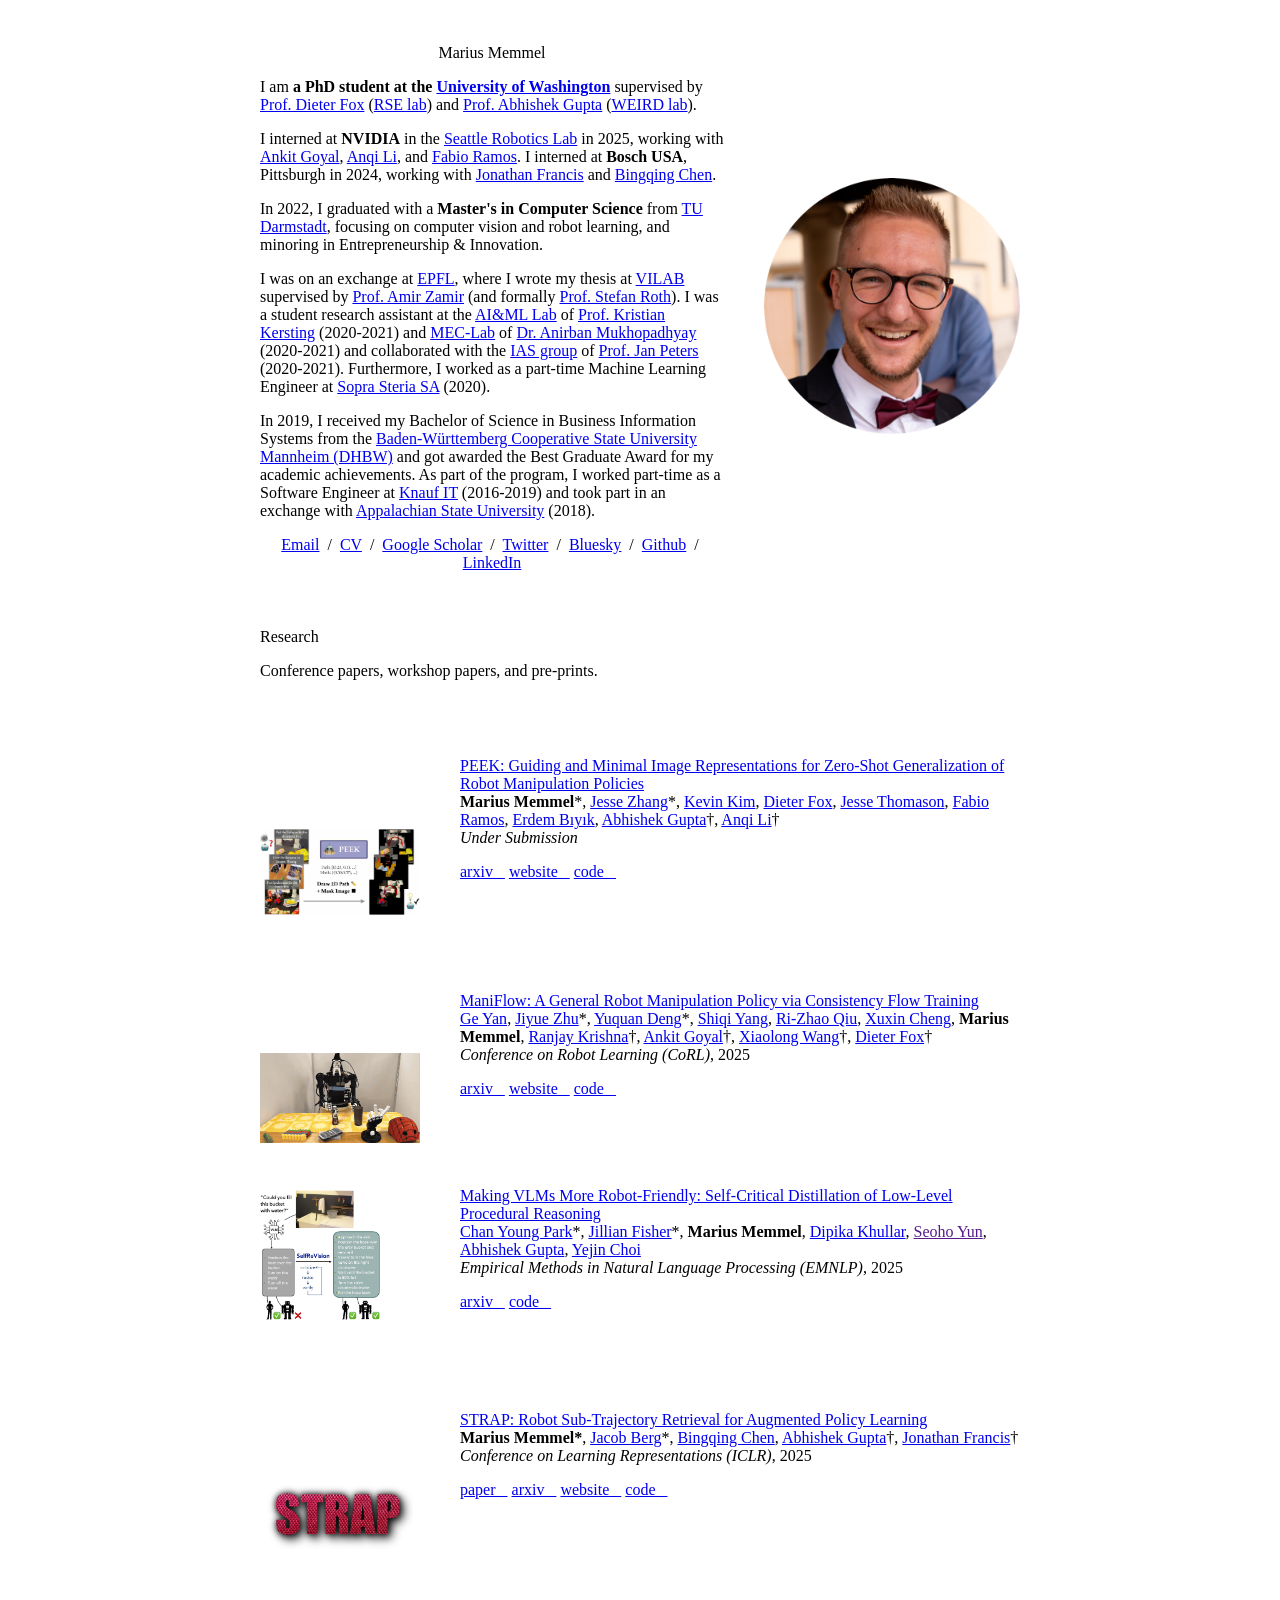
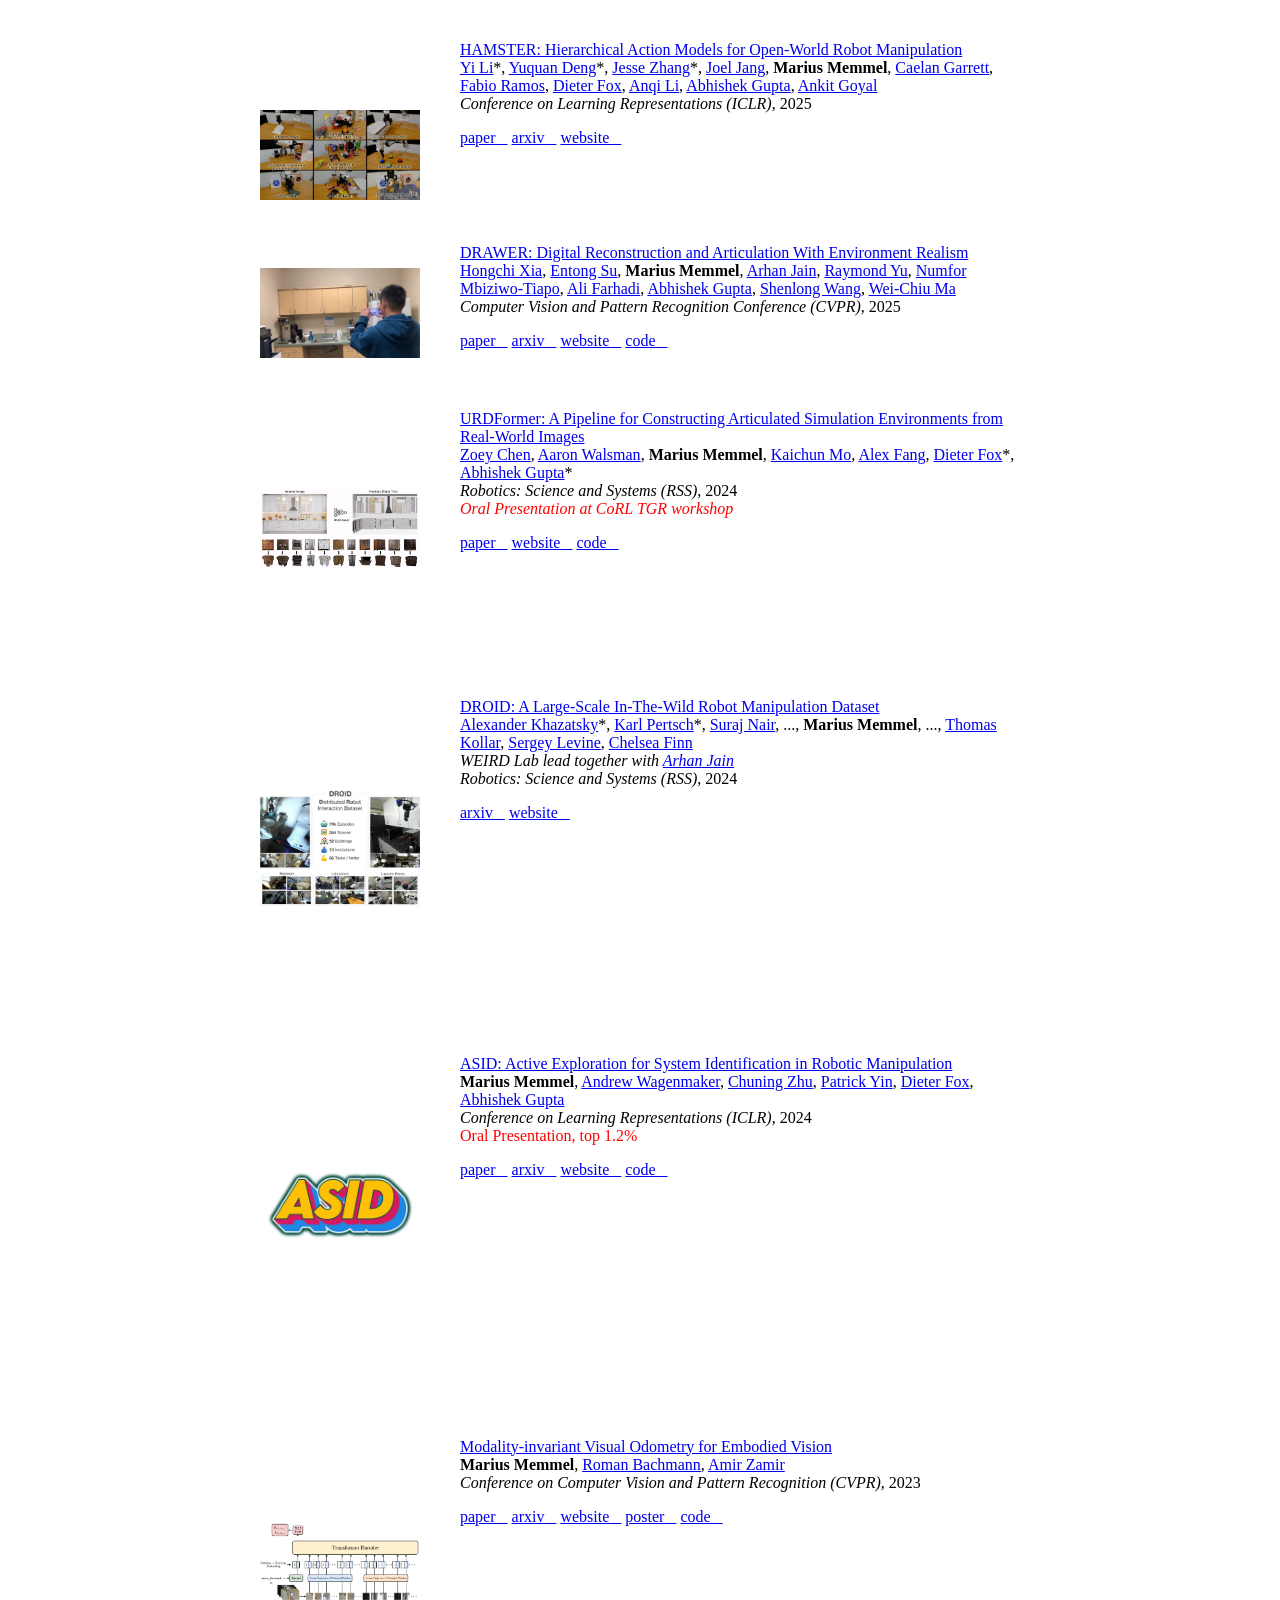
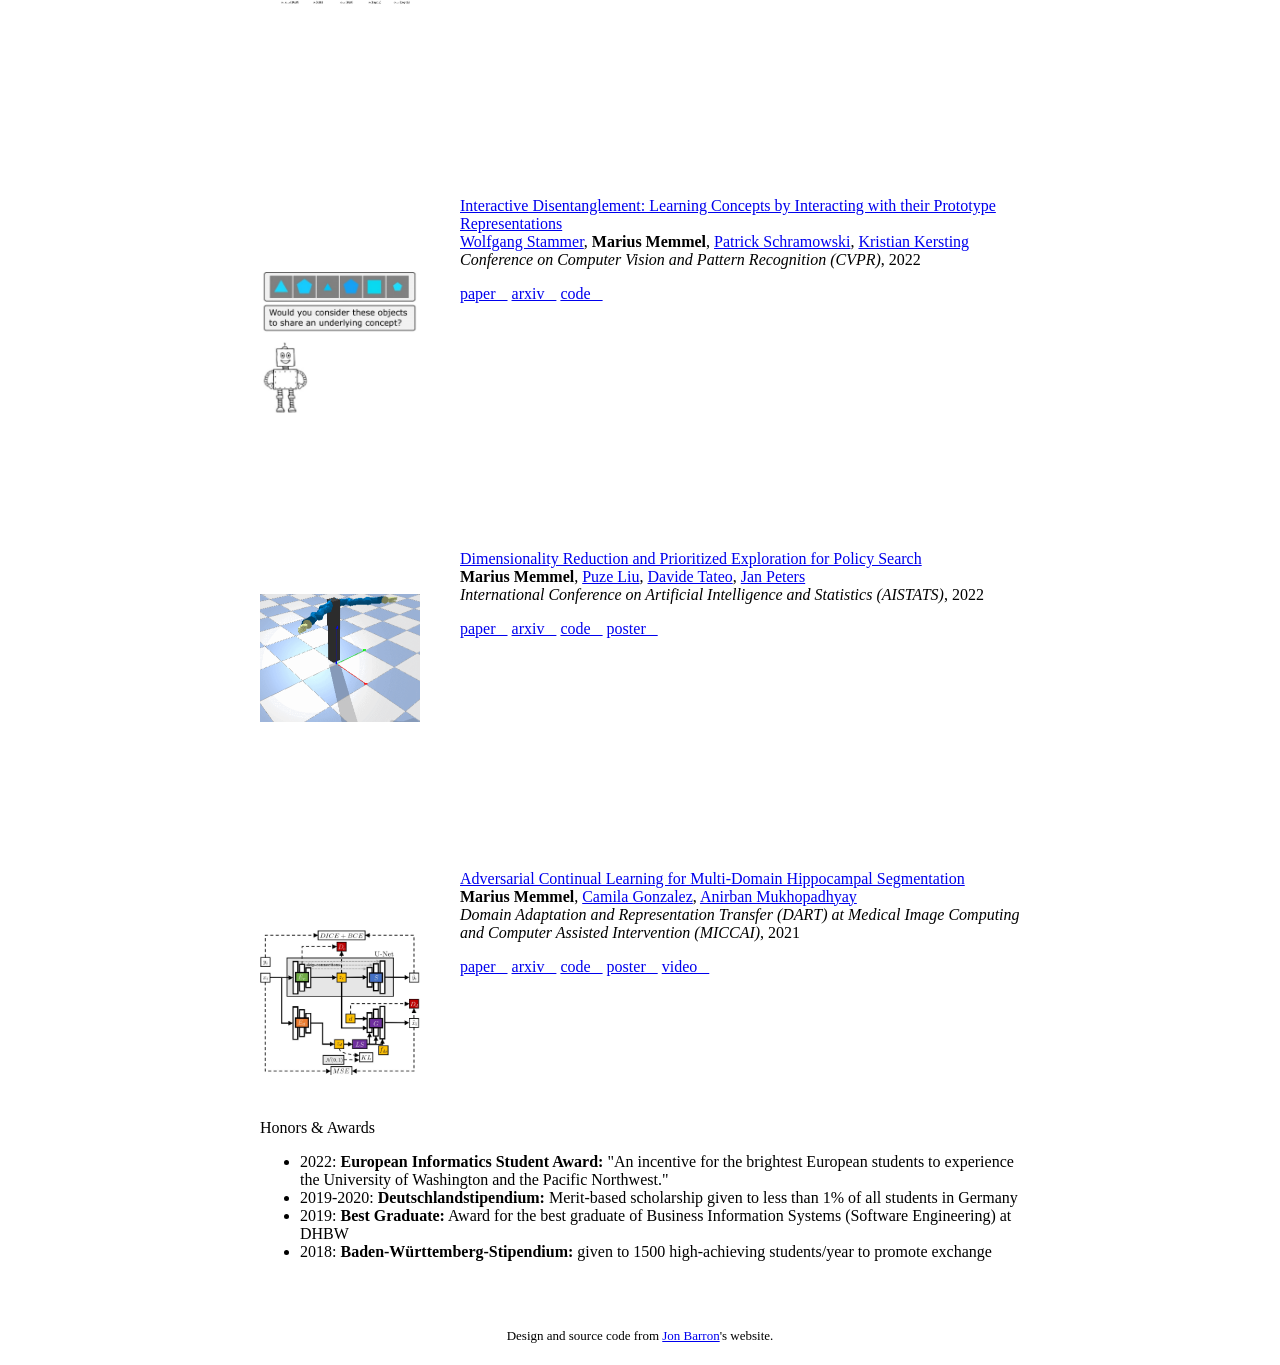
==== commit 16b3c508: "remove underline" ====
--- a/index.html
+++ b/index.html
@@ -240,7 +240,7 @@
                     </papertitle>
                   </a>
                   <br>
-                  <strong><u>Marius Memmel</u></strong>*,
+                  <strong>Marius Memmel</strong>*,
                   <a href="https://www.jessezhang.net/">Jesse Zhang</a>*,
                   <a href="https://minjunkevink.github.io/">Kevin Kim</a>,
                   <a href="https://homes.cs.washington.edu/~fox/">Dieter Fox</a>,
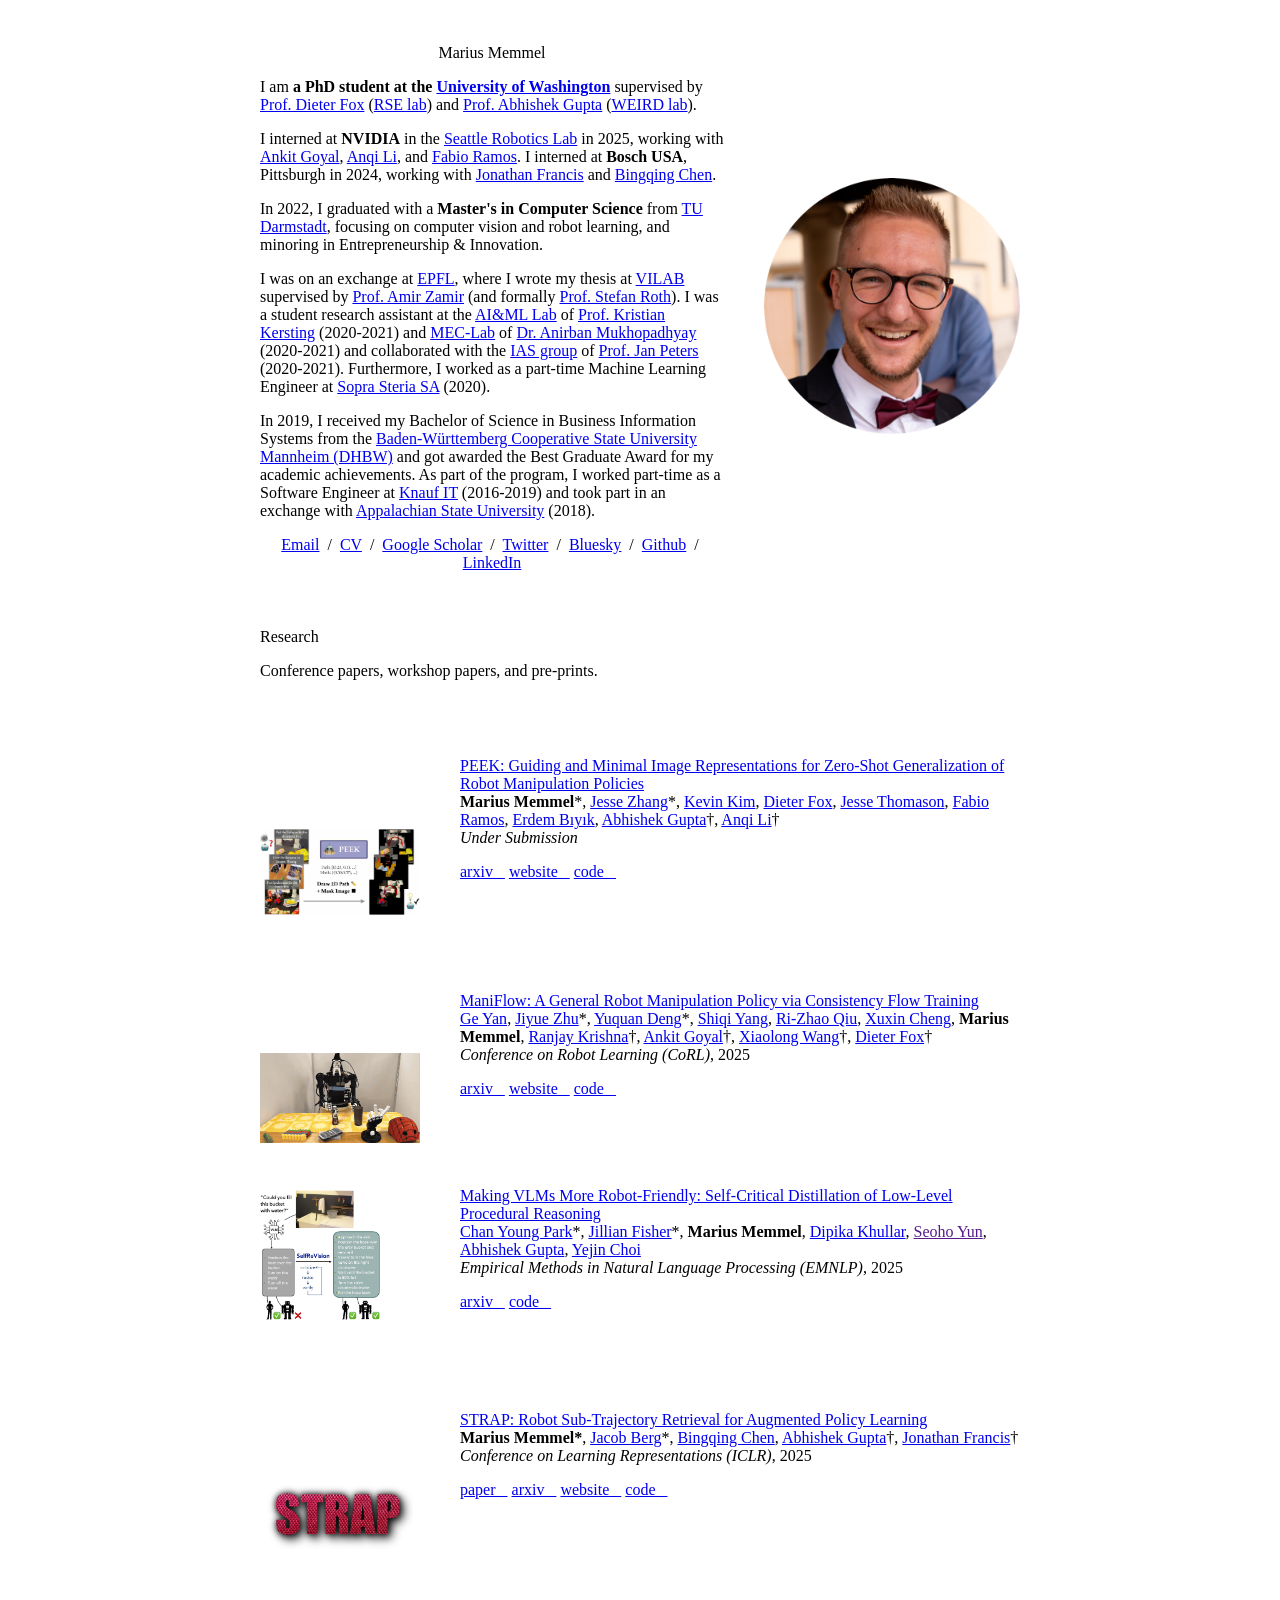
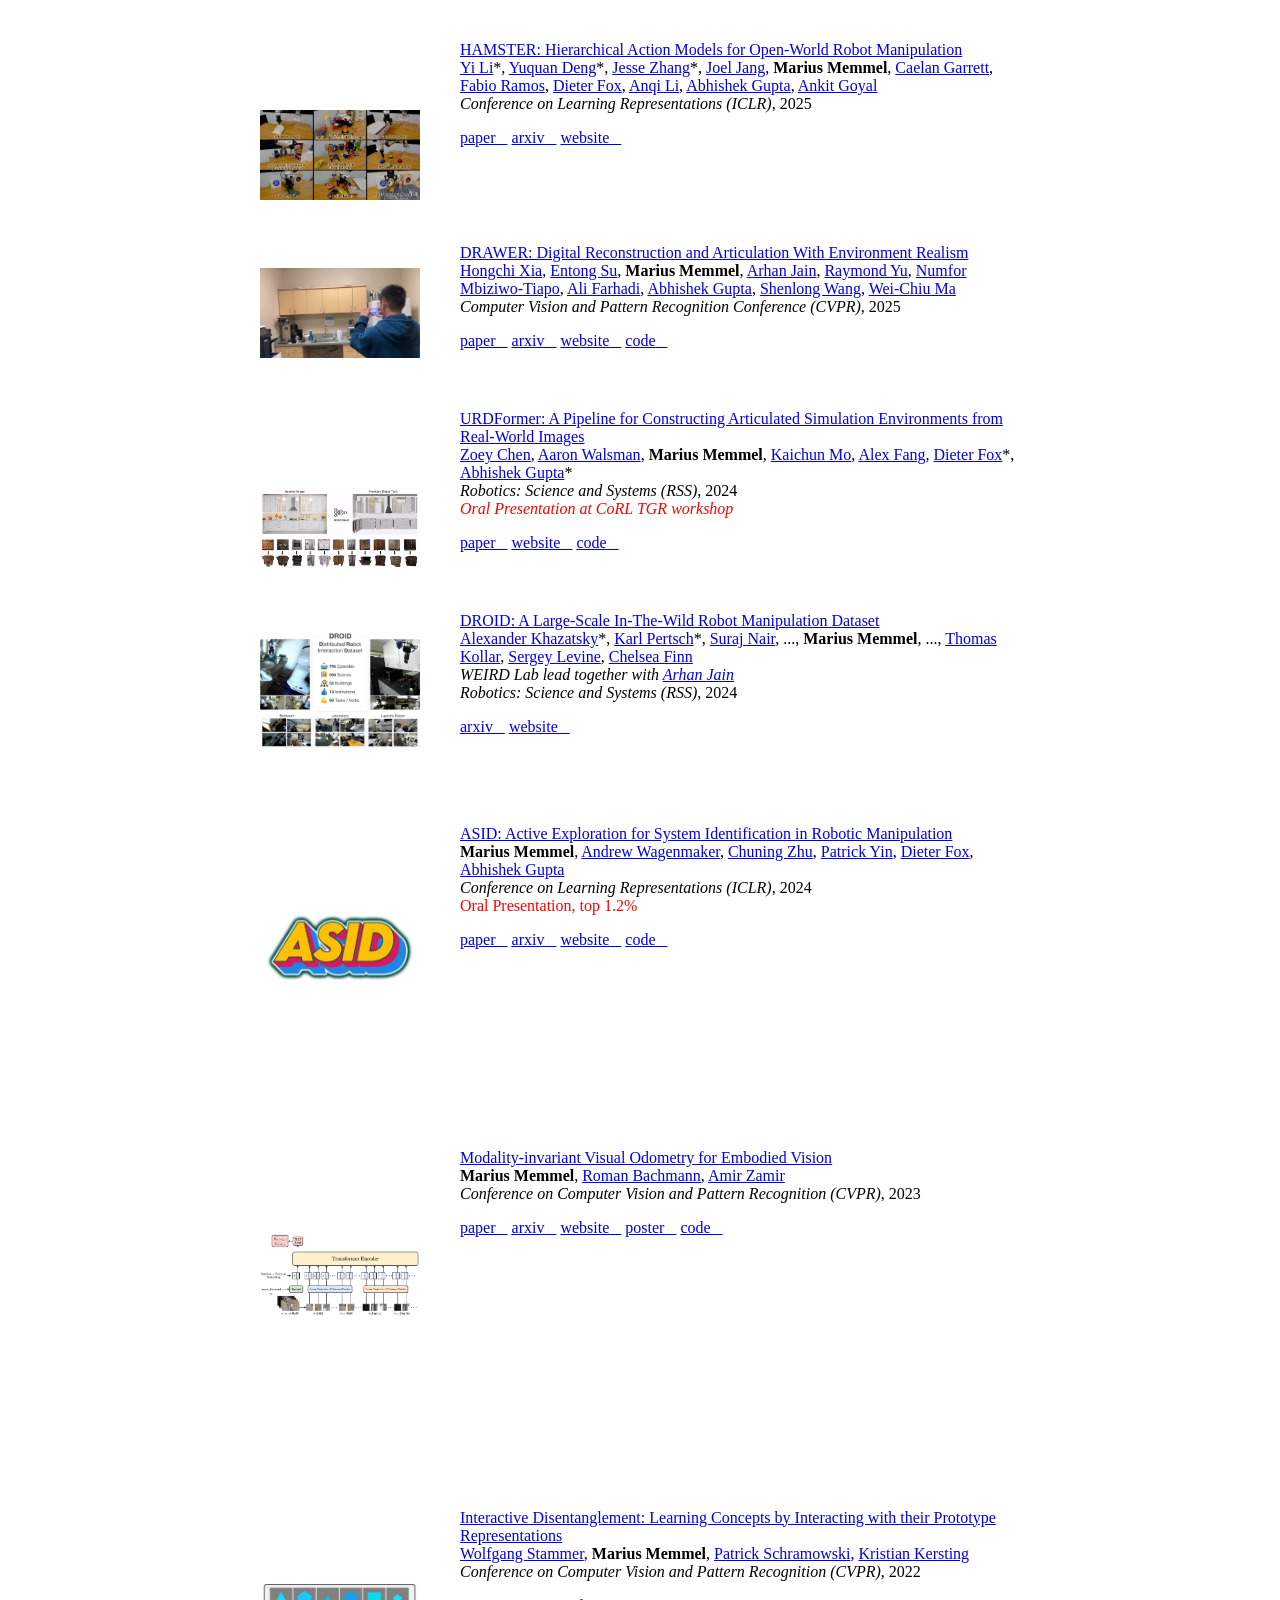
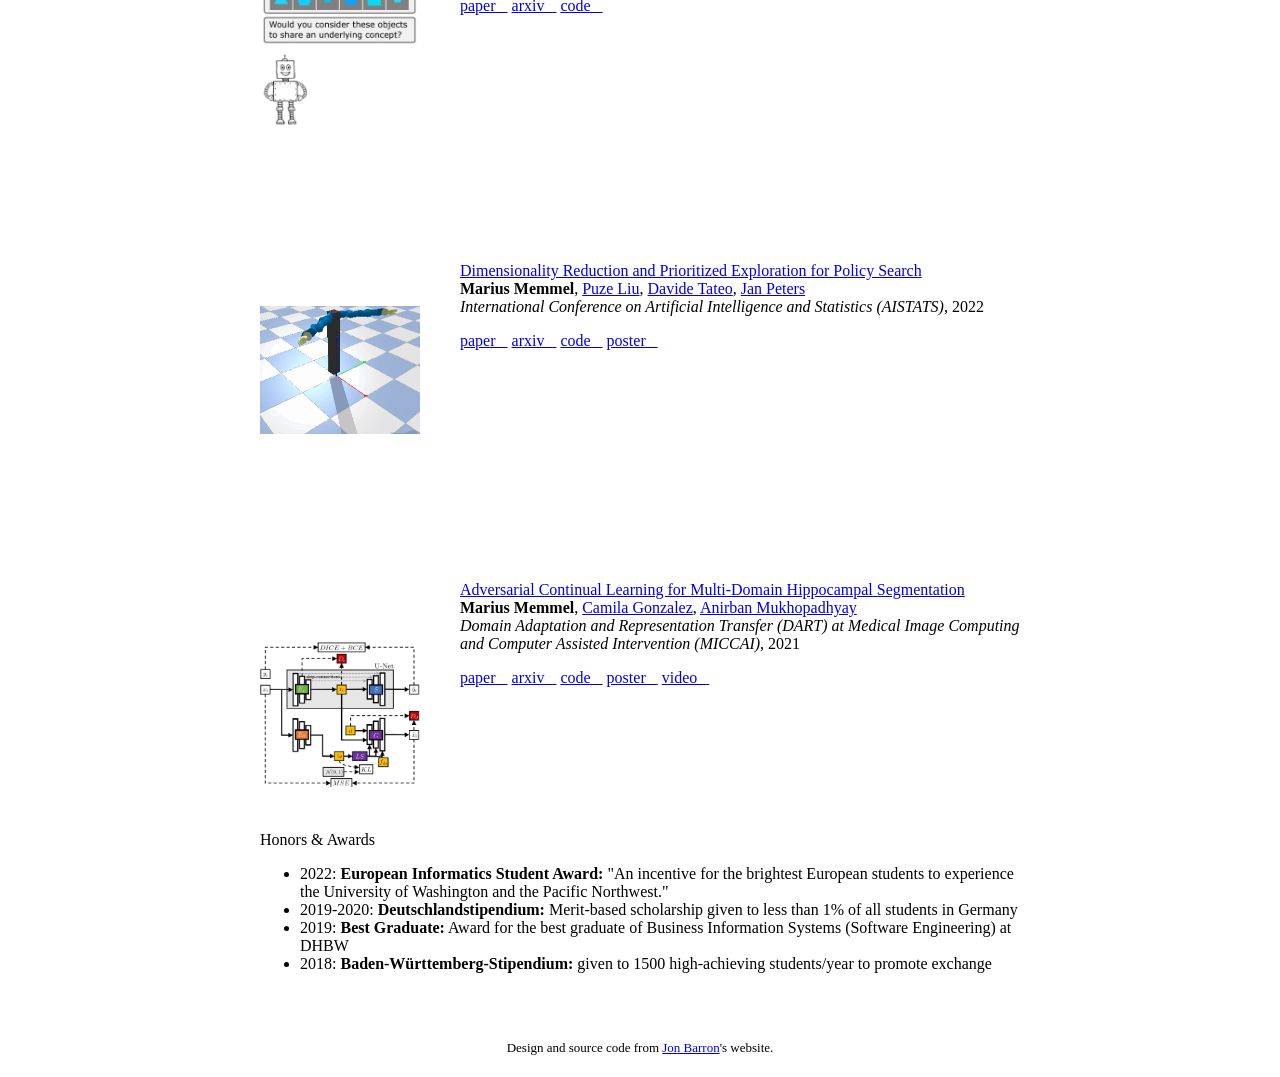
==== commit 768753e3: "update gifs" ====
--- a/index.html
+++ b/index.html
@@ -255,7 +255,7 @@
                   <p></p>
                   <p>
                     <!-- <a href='files/strap_2025.pdf'>paper &nbsp;&nbsp</a> -->
-                    <a href='TBD'>arxiv &nbsp;&nbsp</a>
+                    <a href='https://arxiv.org/abs/2509.18282'>arxiv &nbsp;&nbsp</a>
                     <a href='https://peek-robot.github.io/'>website &nbsp;&nbsp</a>
                     <a href='https://github.com/peek-robot/peek'>code &nbsp;&nbsp</a>
                   </p>
@@ -518,7 +518,7 @@
                 <td style="padding:20px;width:25%;vertical-align:middle">
                   <div class="one" style="width:auto; height:auto; max-width:100%;">
                     <div class="two" id='droid_after'>
-                      <img src='images/droid_after.gif' width="160" , height="160">
+                      <img src='images/droid_after.gif' width="160" >
                     </div>
                     <img src='images/droid_before.png' width="160" id='droid_before'>
                   </div>
@@ -559,7 +559,7 @@
                 <td style="padding:20px;width:25%;vertical-align:middle">
                   <div class="one" style="width:auto; height:auto; max-width:100%;">
                     <div class="two" id='asid_after'>
-                      <img src='images/asid_after.gif' width="160" , height="160">
+                      <img src='images/asid_after.gif' width="160">
                     </div>
                     <img src='images/asid_before.jpg' width="160" id='asid_before'>
                   </div>
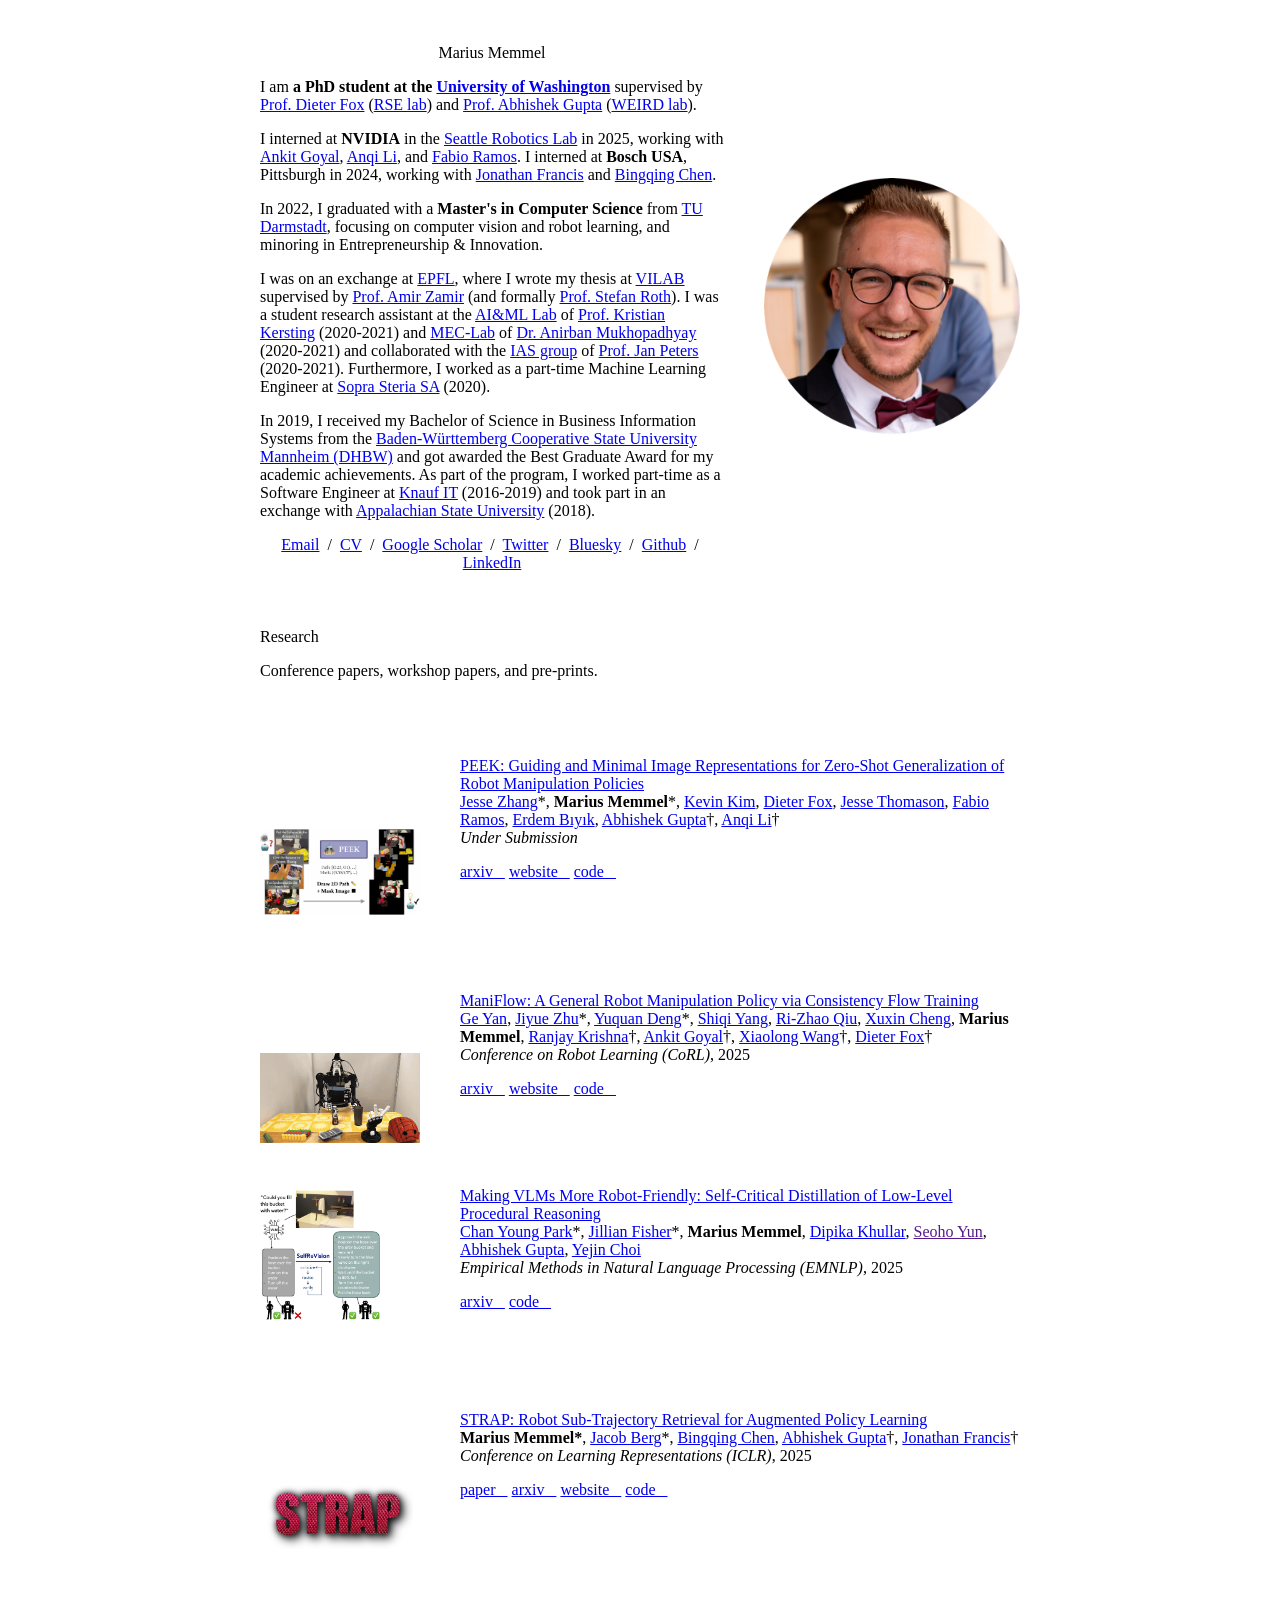
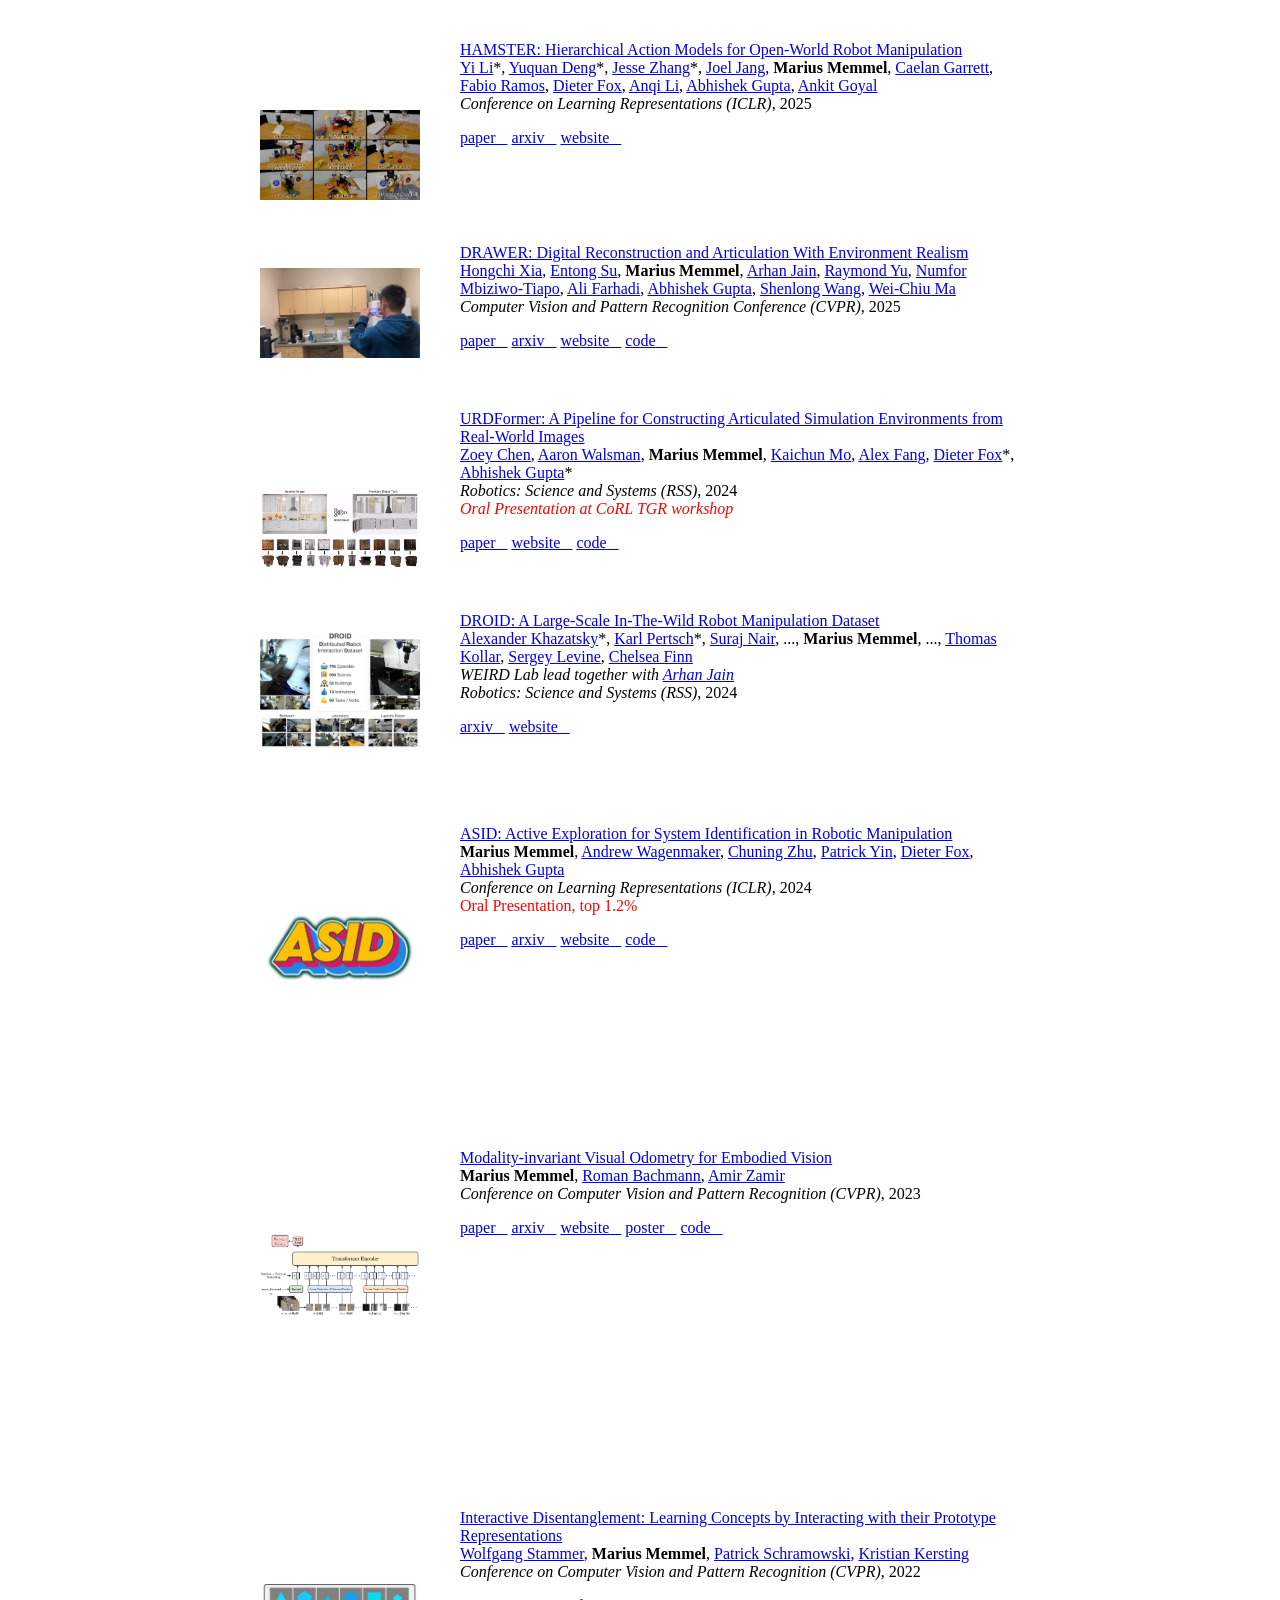
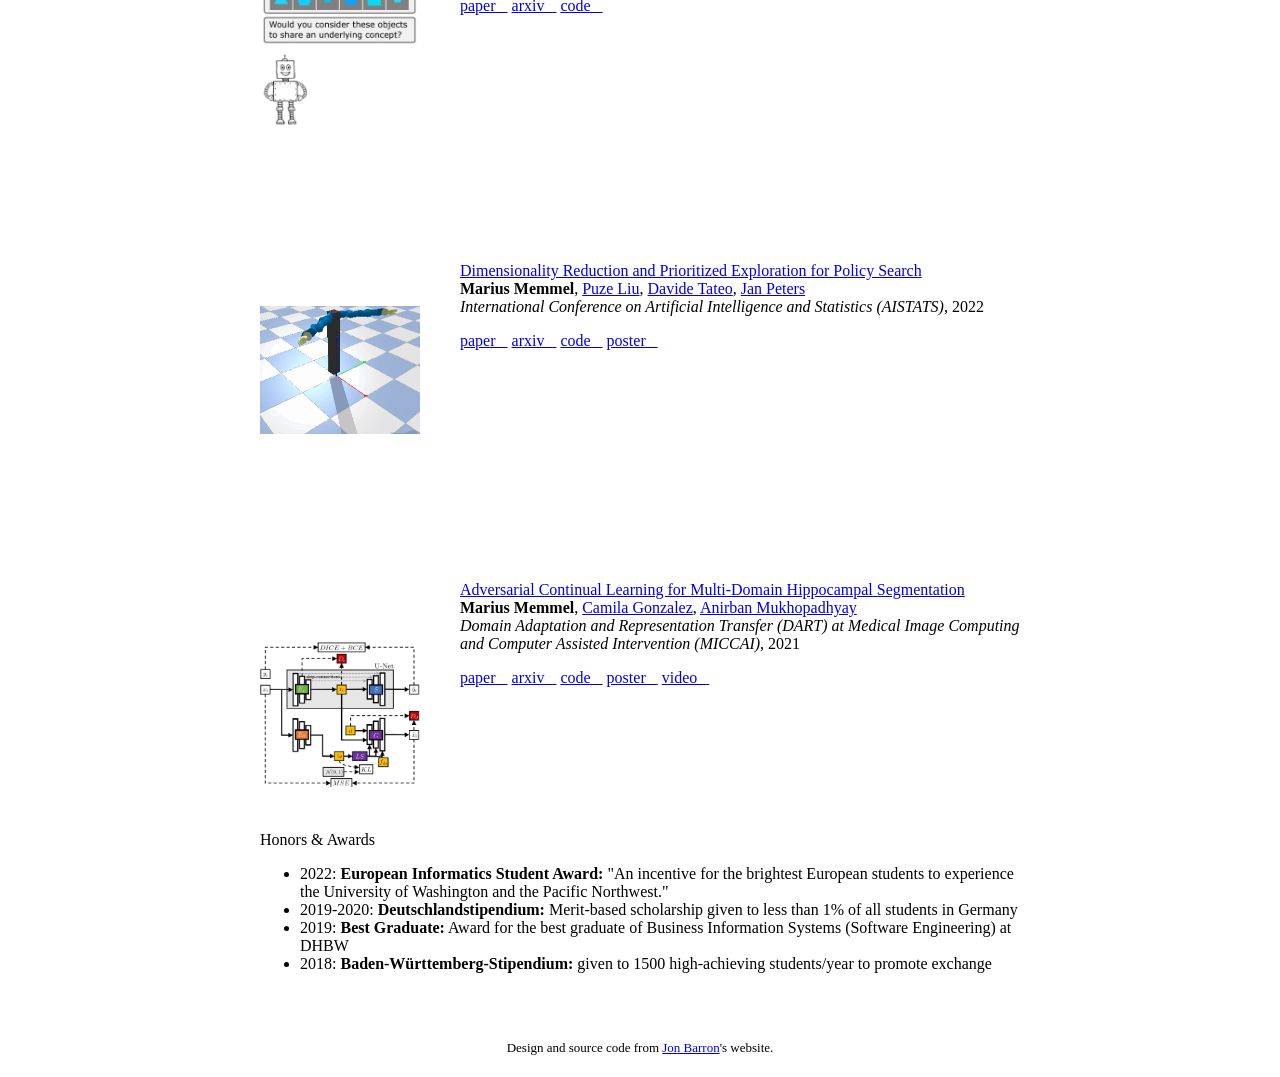
==== commit ca38c096: "switch order" ====
--- a/index.html
+++ b/index.html
@@ -240,8 +240,8 @@
                     </papertitle>
                   </a>
                   <br>
+                  <a href="https://www.jessezhang.net/">Jesse Zhang</a>*,
                   <strong>Marius Memmel</strong>*,
-                  <a href="https://www.jessezhang.net/">Jesse Zhang</a>*,
                   <a href="https://minjunkevink.github.io/">Kevin Kim</a>,
                   <a href="https://homes.cs.washington.edu/~fox/">Dieter Fox</a>,
                   <a href="https://jessethomason.com/">Jesse Thomason</a>,
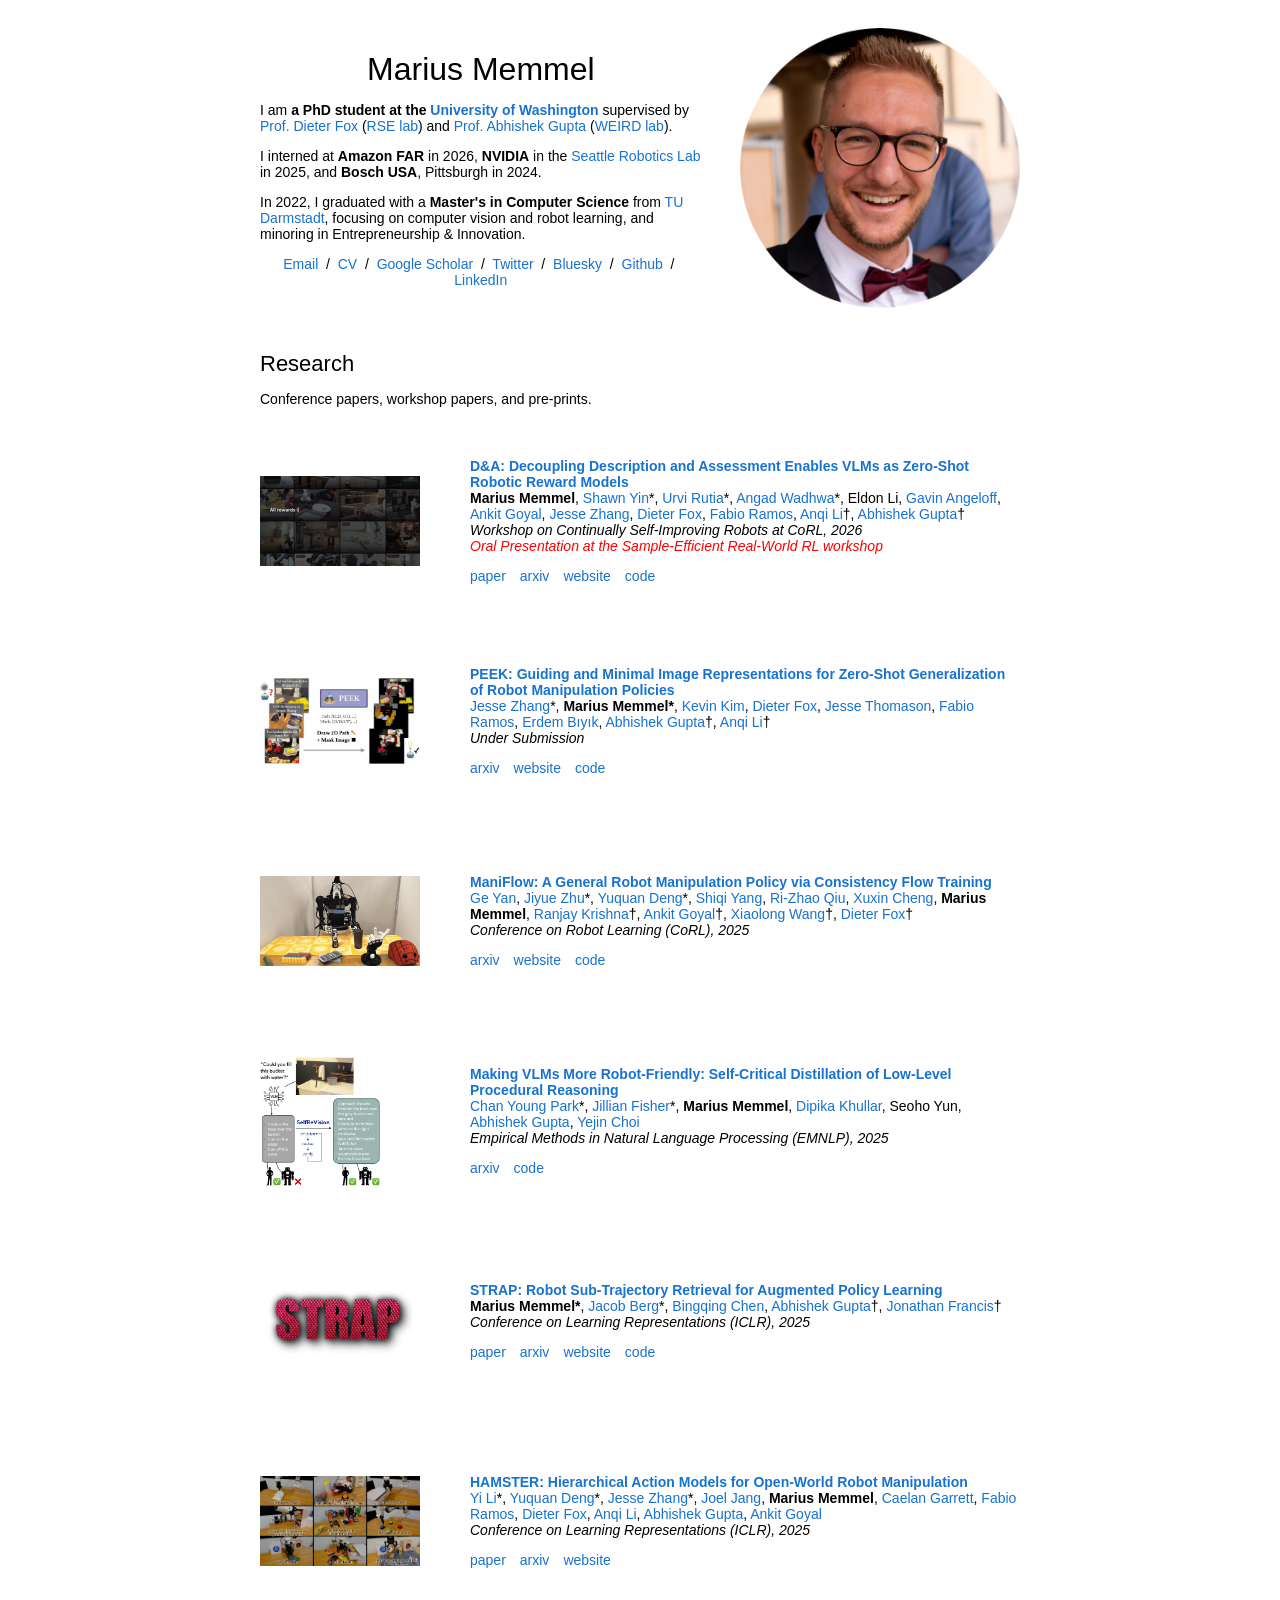
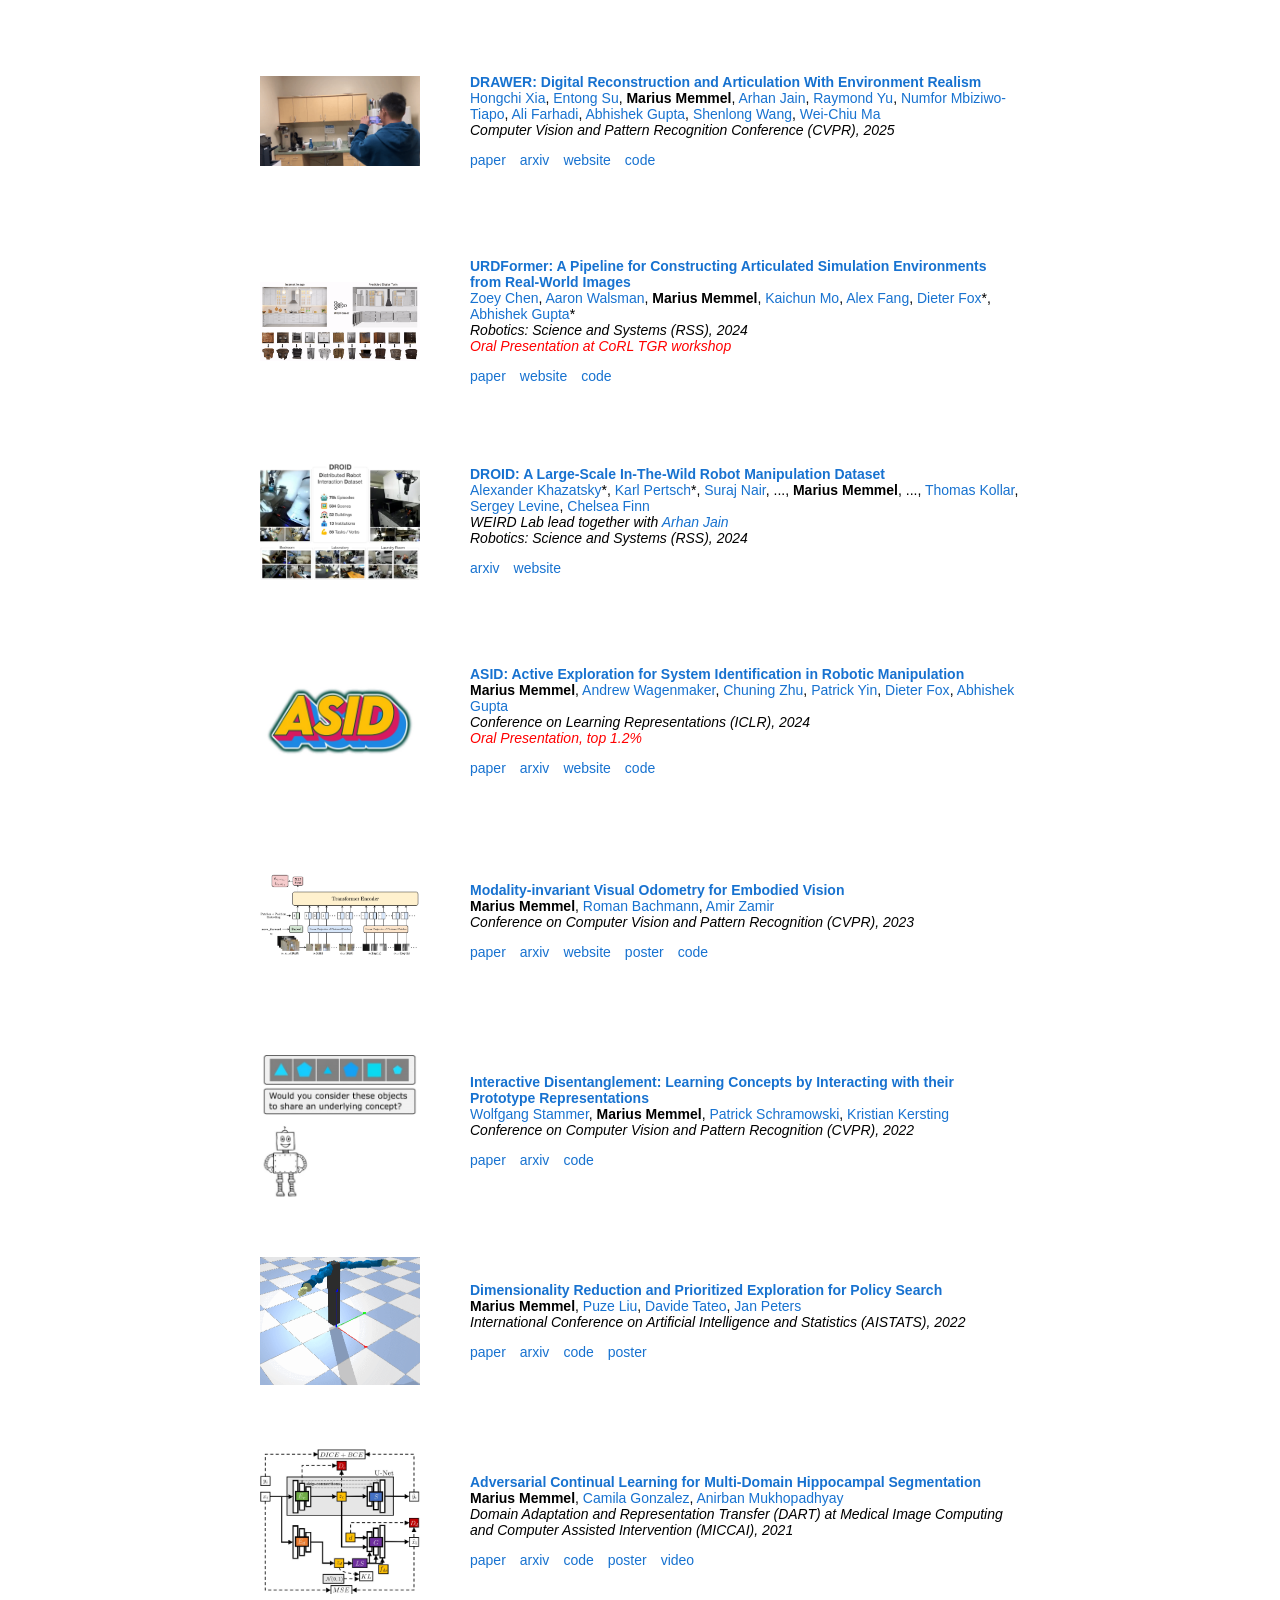
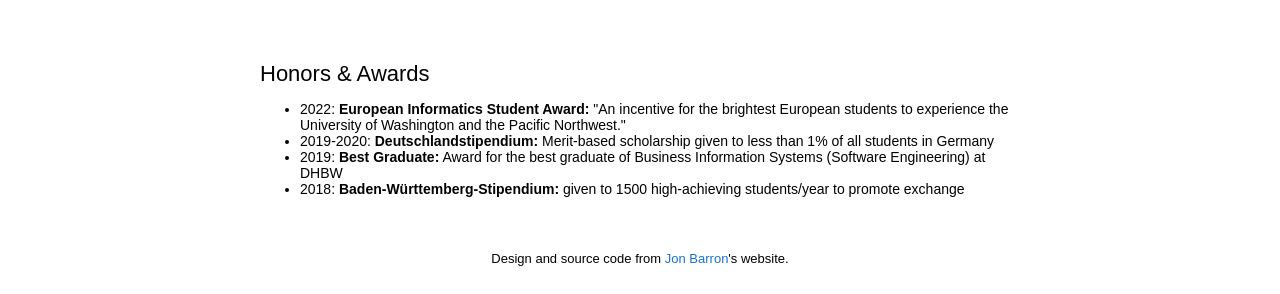
==== commit 13d4aaf8: "add D&A paper, modularize site into data/ and js/, update bio Co-Authored-By: Claude Sonnet 5.5 <nor" ====
--- a/index.html
+++ b/index.html
@@ -1,17 +1,13 @@
-<!DOCTYPE HTML>
+<!DOCTYPE html>
 <html lang="en">
 
 <head>
-  <meta http-equiv="Content-Type" content="text/html; charset=UTF-8">
-
+  <meta charset="UTF-8">
   <title>Marius Memmel</title>
-
   <meta name="author" content="Marius Memmel">
   <meta name="viewport" content="width=device-width, initial-scale=1">
 
-  <link rel="stylesheet" type="text/css" href="stylesheet.css">
-  <!-- <link rel="icon" type="image/png" href="images/seal_icon.jpg"> -->
-  <!-- <link rel="icon" href="images/favicon.ico"> -->
+  <link rel="stylesheet" href="stylesheet.css">
   <link rel="icon" type="image/png" href="images/profile_picture_round.png">
 
   <!-- Google tag (gtag.js) -->
@@ -20,777 +16,20 @@
     window.dataLayer = window.dataLayer || [];
     function gtag() { dataLayer.push(arguments); }
     gtag('js', new Date());
-
     gtag('config', 'G-5KCQTYX67P');
   </script>
-
-  <script>
-    function gif_start(image, gif) {
-      document.getElementById(image).style.opacity = "0";
-      document.getElementById(gif).style.opacity = "1";
-    }
-    function gif_stop(image, gif) {
-      document.getElementById(image).style.opacity = "1";
-      document.getElementById(gif).style.opacity = "0";
-    }
-  </script>
-
-
 </head>
 
 <body>
-  <table
-    style="width:100%;max-width:800px;border:0px;border-spacing:0px;border-collapse:separate;margin-right:auto;margin-left:auto;">
-    <tbody>
-      <tr style="padding:0px">
-        <td style="padding:0px">
+  <main id="app"></main>
+  <noscript>This page needs JavaScript. See <a href="files/cv_memmel_marius.pdf">my CV</a>.</noscript>
 
-          <!-- Heading -->
-          <table
-            style="width:100%;border:0px;border-spacing:0px;border-collapse:separate;margin-right:auto;margin-left:auto;">
-            <tbody>
-              <tr style="padding:0px">
-                <td style="padding:2.5%;width:63%;vertical-align:middle">
-                  <p style="text-align:center">
-                    <name>Marius Memmel</name>
-                  </p>
-
-                  <p>
-                    I am <b>a PhD student at the <a href="https://www.washington.edu/">University of Washington</a></b>
-                    supervised by <a href="https://homes.cs.washington.edu/~fox/">Prof. Dieter Fox</a> (<a
-                      href="https://rse-lab.cs.washington.edu/">RSE lab</a>) and <a
-                      href="https://abhishekunique.github.io/">Prof. Abhishek Gupta</a> (<a
-                      href="https://weirdlab.cs.washington.edu/">WEIRD lab</a>).
-
-                  </p>
-                  <p>
-                    I interned at <b>NVIDIA</b> in the <a href="https://research.nvidia.com/labs/srl/">Seattle Robotics Lab</a> in 2025, working with <a
-                      href="https://imankgoyal.github.io/">Ankit Goyal</a>, <a
-                      href="https://anqili.github.io/">Anqi Li</a>, and
-                      <a href="https://fabioramos.github.io/Home.html">Fabio Ramos</a>.
-                      I interned at <b>Bosch USA</b>, Pittsburgh in 2024, working with <a
-                      href="https://scholar.google.com/citations?user=7CLS0LwAAAAJ&hl=en">Jonathan Francis</a> and <a
-                      href="https://scholar.google.com/citations?user=LYt_2MgAAAAJ&hl=en">Bingqing Chen</a>.
-                  </p>
-                  <p>In 2022, I graduated with a <b>Master's in Computer Science</b> from <a
-                      href="https://www.tu-darmstadt.de/index.en.jsp">TU
-                      Darmstadt</a>, focusing on computer vision and robot learning, and minoring in Entrepreneurship &
-                    Innovation.
-                  </p>
-                  <p>
-                    I was on an exchange at <a href='https://www.epfl.ch/en/'>EPFL</a>, where I wrote my thesis
-                    at <a href='https://vilab.epfl.ch/'>VILAB</a> supervised by <a
-                      href='https://vilab.epfl.ch/zamir/'>Prof. Amir Zamir</a> (and formally <a
-                      href="https://www.visinf.tu-darmstadt.de/visual_inference/people_vi/stefan_roth.en.jsp">Prof.
-                      Stefan
-                      Roth</a>).
-                    I was a student research assistant at the <a href="https://ml-research.github.io/">AI&ML Lab</a> of
-                    <a href="https://ml-research.github.io/people/kkersting/">Prof. Kristian Kersting</a> (2020-2021)
-                    and <a
-                      href="https://www.informatik.tu-darmstadt.de/gris/forschung_1/medical_computing/index.de.jsp">MEC-Lab</a>
-                    of <a
-                      href='https://www.informatik.tu-darmstadt.de/gris/startseite_1/team/team_details_60224.de.jsp'>Dr.
-                      Anirban Mukhopadhyay</a> (2020-2021) and collaborated with the <a
-                      href="https://www.ias.informatik.tu-darmstadt.de/">IAS group</a> of <a
-                      href="https://www.ias.informatik.tu-darmstadt.de/Team/JanPeters">Prof. Jan Peters</a> (2020-2021).
-                    Furthermore, I worked as a part-time Machine Learning Engineer at <a
-                      href="https://www.soprasteria.com/">Sopra Steria SA</a>
-                    (2020).
-                  </p>
-                  <p>
-                    In 2019, I received my Bachelor of Science in Business Information Systems from the <a
-                      href="https://www.mannheim.dhbw.de/en/home">Baden-Württemberg Cooperative State University
-                      Mannheim (DHBW)</a> and got awarded the Best Graduate Award for my academic achievements.
-                    As part of the program, I worked part-time as a Software Engineer at <a
-                      href="https://www.linkedin.com/company/knauf-it/">Knauf IT</a> (2016-2019) and
-                    took part in an exchange with <a href="https://www.appstate.edu/">Appalachian State University</a>
-                    (2018).
-                  </p>
-                  <p style="text-align:center">
-                    <a href="mailto:marius.memmel@gmx.net">Email</a> &nbsp/&nbsp
-                    <a href="files/cv_memmel_marius.pdf">CV</a> &nbsp/&nbsp
-                    <a href="https://scholar.google.com/citations?user=FoIK-M0AAAAJ&hl=en&oi=sra">Google Scholar</a>
-                    &nbsp/&nbsp
-                    <a href="https://twitter.com/memmelma">Twitter</a> &nbsp/&nbsp
-                    <a href="https://bsky.app/profile/memmelma.bsky.social">Bluesky</a> &nbsp/&nbsp
-                    <a href="https://github.com/memmelma">Github</a> &nbsp/&nbsp
-                    <a href="https://www.linkedin.com/in/marius-memmel-333138153/">LinkedIn</a>
-                  </p>
-                </td>
-                <td style="padding:2.5%;width:40%;max-width:40%">
-                  <a><img style="width:100%;max-width:100%" alt="profile photo" src="images/profile_picture_round.png"
-                      class="hoverZoomLink"></a>
-                </td>
-              </tr>
-            </tbody>
-          </table>
-
-          <!-- Research Interests -->
-          <!-- <table
-            style="width:100%;border:0px;border-spacing:0px;border-collapse:separate;margin-right:auto;margin-left:auto;">
-            <tbody>
-              <tr>
-                <td style="padding:20px;width:100%;vertical-align:middle">
-                  <heading>Research</heading>
-                  <p>
-                    I'm interested in building <b>visual perception systems</b> that make <b>active agents</b> robust to
-                    changes and
-                    help them generalize to new environments.
-                    I believe the interplay between perceiving the environment and interacting with it is the next step
-                    towards creating <b>intelligent, multi-purpose agents</b>.
-                    Additional interests include improving <b>exploration</b> in reinforcement learning through
-                    intrinsic rewards like, e.g., curiosity.
-                    (* equal contribution)
-                  </p>
-                </td>
-              </tr>
-            </tbody>
-          </table> -->
-
-          <!-- News -->
-          <!-- <table
-            style="width:100%;border:0px;border-spacing:0px;border-collapse:separate;margin-right:auto;margin-left:auto;">
-            <tr>
-              <td style="padding:2.5%;width:100%;vertical-align:middle">
-                <heading>News</heading>
-                <ul>
-                  <li>01/2025: <i>STRAP: Robot Sub-Trajectory Retrieval for Augmented Policy Learning</i> and
-                    <i>HAMSTER: Hierarchical Action Models for Open-World Robot Manipulation</i> have been
-                    accepted to <b>ICLR 2025</b>
-                  </li>
-                  <li>08/2024: URDFormer got covered by <a
-                      href="https://www.washington.edu/news/2024/08/07/ai-robots-reinforcement-learning-training-simulation/">UW
-                      News</a>
-                  <li>07/2024: Talked about ASID and URDFormer on the <a
-                      href="https://www.washington.edu/news/2024/08/07/ai-robots-reinforcement-learning-training-simulation/">TWIML
-                      Podcast</a>
-                  <li>07/2024: Starting my internship as a Robot Learning Research Intern at <b>Bosch USA</b>,
-                    Pittsburgh working with <a
-                      href="https://scholar.google.com/citations?user=7CLS0LwAAAAJ&hl=en">Jonathan Francis</a> and <a
-                      href="https://scholar.google.com/citations?user=LYt_2MgAAAAJ&hl=en">Bingqing Chen</a>
-                  <li>05/2024: <i>URDFormer: A Pipeline for Constructing Articulated Simulation Environments from
-                      Real-World Images</i> has been accepted to <b>RSS 2024</b></li>
-                  <li>05/2024: <i>DROID: A Large-Scale In-The-Wild Robot Manipulation Dataset</i> has been accepted to
-                    <b>RSS 2024</b>
-                  </li> -->
-
-                  <!--
-                  <li>05/2024: Invited to review for CoRL 2025</li>
-                  <li>05/2024: Invited to review for CVPR 2025</li>
-                  <li>05/2024: Invited to review for ICLR 2025</li>
-                  <li>05/2024: Invited to review for CoRL 2024</li>
-                  <li>03/2024: Invited to review for SemRob @ RSS 2024</li>
-                  <li>03/2024: Invited to review for RSS 2024</li>
-                  <li>02/2024: Invited to review for CVPR 2024</li> -->
-                  <!-- <li>01/2024: TA for CSE478 Fall 2024</li>
-                  <li>01/2024: <i>"ASID: Active Exploration for System Identification in Robotic Manipulation"</i> has
-                    been accepted to <b>ICLR 2024 (oral, top 1.2%)</b>.</li>
-                  <li>05/2023: <i>"Modality-invariant Visual Odometry for Embodied Vision"</i> has been accepted to
-                    <b>CVPR 2023</b>.
-                  </li> -->
-                  <!-- <li>06/2022: Our paper <i>"Modality-invariant Visual Odometry for Indoor Navigation"</i> has been accepted to the <b>Embodied AI Workshop</b> at <b>CVPR 2022</b>.</li> -->
-                  <!-- <li>03/2022: <i>"Interactive Disentanglement: Learning Concepts by Interacting with their Prototype
-                      Representations"</i> has been accepted to <b>CVPR 2022</b>.</li>
-                  <li>01/2022: <i>"Dimensionality Reduction and Prioritized Exploration for Policy Search"</i> has been
-                    accepted to <b>AISTATS 2022</b>.</li>
-              </td>
-            </tr>
-          </table> -->
-
-          <!-- Research Projects -->
-
-          <!-- Other Projects Header -->
-          <table
-            style="width:100%;border:0px;border-spacing:0px;border-collapse:separate;margin-right:auto;margin-left:auto;">
-            <tbody>
-              <tr>
-                <td style="padding:20px;width:100%;vertical-align:middle">
-                  <heading>Research</heading>
-                  <p>
-                    Conference papers, workshop papers, and pre-prints.
-                  </p>
-                </td>
-              </tr>
-            </tbody>
-          </table>
-
-          <table
-            style="width:100%;border:0px;border-spacing:0px;border-collapse:separate;margin-right:auto;margin-left:auto;"
-            *></a>
-            <tbody>
-
-              <!-- PEEK -->
-              <tr onmouseout="gif_stop('peek_before', 'peek_after')"
-                onmouseover="gif_start('peek_before', 'peek_after')">
-                <td style="padding:20px;width:25%;vertical-align:middle">
-                  <div class="one" style="width:auto; height:auto; max-width:100%;">
-                    <div class="two" id='peek_after'>
-                      <img src='images/peek_after.gif' width="160">
-                    </div>
-                    <img src='images/peek_before.png' width="160" id='peek_before'>
-                  </div>
-                  <script>gif_stop('peek_before', 'peek_after');</script>
-                </td>
-
-                <td style="padding:20px;width:75%;vertical-align:middle">
-                  <a href="https://peek-robot.github.io/">
-                    <papertitle>
-                      PEEK: Guiding and Minimal Image Representations for Zero-Shot Generalization of Robot Manipulation
-                      Policies
-                    </papertitle>
-                  </a>
-                  <br>
-                  <a href="https://www.jessezhang.net/">Jesse Zhang</a>*,
-                  <strong>Marius Memmel</strong>*,
-                  <a href="https://minjunkevink.github.io/">Kevin Kim</a>,
-                  <a href="https://homes.cs.washington.edu/~fox/">Dieter Fox</a>,
-                  <a href="https://jessethomason.com/">Jesse Thomason</a>,
-                  <a href="https://fabioramos.github.io/Home.html">Fabio Ramos</a>,
-                  <a href="https://ebiyik.github.io/">Erdem Bıyık</a>,
-                  <a href="https://homes.cs.washington.edu/~abhgupta/">Abhishek Gupta</a>&dagger;,
-                  <a href="https://anqili.github.io/">Anqi Li</a>&dagger;
-                  <br>
-                  <em>Under Submission</em>
-                  <br>
-                  <p></p>
-                  <p>
-                    <!-- <a href='files/strap_2025.pdf'>paper &nbsp;&nbsp</a> -->
-                    <a href='https://arxiv.org/abs/2509.18282'>arxiv &nbsp;&nbsp</a>
-                    <a href='https://peek-robot.github.io/'>website &nbsp;&nbsp</a>
-                    <a href='https://github.com/peek-robot/peek'>code &nbsp;&nbsp</a>
-                  </p>
-                </td>
-              </tr>
-
-              <!-- Maniflow -->
-              <tr onmouseout="gif_stop('maniflow_before', 'maniflow_after')"
-              onmouseover="gif_start('maniflow_before', 'maniflow_after')">
-              <td style="padding:20px;width:25%;vertical-align:middle">
-                <div class="one" style="width:auto; height:auto; max-width:100%;">
-                  <div class="two" id='maniflow_after'>
-                    <img src='images/maniflow_after.gif' width="160">
-                  </div>
-                  <img src='images/maniflow_before.gif' width="160" id='maniflow_before'>
-                </div>
-                <script>gif_stop('maniflow_before', 'maniflow_after');</script>
-              </td>
-
-                <td style="padding:20px;width:75%;vertical-align:middle">
-                  <a href="https://maniflow-policy.github.io/">
-                    <papertitle>
-                      ManiFlow: A General Robot Manipulation Policy via Consistency Flow Training
-                    </papertitle>
-                  </a>
-                  <br>
-                  <a href="https://geyan21.github.io/">Ge Yan</a>,
-                  <a href="https://jiyuezh.github.io/">Jiyue Zhu</a>*,
-                  <a href="https://www.linkedin.com/in/yuquand/">Yuquan Deng</a>*,
-                  <a href="https://aaronyang1223.github.io/">Shiqi Yang</a>,
-                  <a href="https://rogerqi.github.io/">Ri-Zhao Qiu</a>,
-                  <a href="https://chengxuxin.github.io/">Xuxin Cheng</a>,
-                  <strong>Marius Memmel</strong>,
-                  <a href="https://ranjaykrishna.com/index.html">Ranjay Krishna</a>&dagger;,
-                  <a href="https://imankgoyal.github.io/">Ankit Goyal</a>&dagger;,
-                  <a href="https://xiaolonw.github.io/">Xiaolong Wang</a>&dagger;,
-                  <a href="https://homes.cs.washington.edu/~fox/">Dieter Fox</a>&dagger;
-
-
-                  <br>
-                  <em>Conference on Robot Learning (CoRL)</em>, 2025
-                  <br>
-                  <p></p>
-                  <p>
-                    <a href='https://arxiv.org/abs/2509.01819'>arxiv &nbsp;&nbsp</a>
-                    <a href='https://maniflow-policy.github.io/'>website &nbsp;&nbsp</a>
-                    <a href='https://github.com/geyan21/ManiFlow_Policy'>code &nbsp;&nbsp</a>
-                  </p>
-                </td>
-              </tr>
-
-              <!-- SelfReVision -->
-              <tr>
-                <td style="padding:20px;width:25%;vertical-align:middle">
-                  <div class="one" style="width:auto; height:auto; max-width:100%;">
-                    <img src='images/selfrevision_before.png' width="120">
-                  </div>
-                </td>
-
-                <td style="padding:20px;width:75%;vertical-align:middle">
-                  <a href="https://arxiv.org/abs/2507.08224">
-                    <papertitle>
-                      Making VLMs More Robot-Friendly: Self-Critical Distillation of Low-Level Procedural Reasoning
-                    </papertitle>
-                  </a>
-                  <br>
-                  <a href="https://chan0park.github.io/">Chan Young Park</a>*,
-                  <a href="https://jfisher52.github.io/">Jillian Fisher</a>*,
-                  <strong>Marius Memmel</strong>,
-                  <a href="https://scholar.google.com/citations?user=FdZa3aAAAAAJ&hl=en">Dipika Khullar</a>,
-                  <a href="">Seoho Yun</a>,
-                  <a href="https://abhishekunique.github.io/">Abhishek Gupta</a>,
-                  <a href="https://yejinc.github.io/">Yejin Choi</a>
-                  <br>
-                  <em>Empirical Methods in Natural Language Processing (EMNLP)</em>, 2025
-                  <br>
-                  <p></p>
-                  <p>
-                    <a href='https://arxiv.org/abs/2507.08224'>arxiv &nbsp;&nbsp</a>
-                    <a href='https://github.com/chan0park/SelfReVision'>code &nbsp;&nbsp</a>
-                  </p>
-                </td>
-              </tr>
-
-               <!-- STRAP -->
-               <tr onmouseout="gif_stop('strap_before', 'strap_after')"
-                 onmouseover="gif_start('strap_before', 'strap_after')">
-                 <td style="padding:20px;width:25%;vertical-align:middle">
-                   <div class="one" style="width:auto; height:auto; max-width:100%;">
-                     <div class="two" id='strap_after'>
-                       <img src='images/strap_after.gif' width="160">
-                     </div>
-                     <img src='images/strap_before.png' width="160" id='strap_before'>
-                   </div>
-                   <script>gif_stop('strap_before', 'strap_after');</script>
-                 </td>
-
-                <td style="padding:20px;width:75%;vertical-align:middle">
-                  <a href="https://memmelma.github.io/">
-                    <papertitle>
-                      STRAP: Robot Sub-Trajectory Retrieval for Augmented Policy Learning
-                    </papertitle>
-                  </a>
-                  <br>
-                  <strong>Marius Memmel*</strong>,
-                  <a href="https://www.linkedin.com/in/jacob-b-066234203/">Jacob Berg</a>*,
-                  <a href="https://scholar.google.com/citations?user=LYt_2MgAAAAJ&hl=en">Bingqing Chen</a>,
-                  <a href="https://abhishekunique.github.io/">Abhishek Gupta</a>&dagger;,
-                  <a href="https://scholar.google.com/citations?user=7CLS0LwAAAAJ&hl=en">Jonathan Francis</a>&dagger;
-                  <br>
-                  <em>Conference on Learning Representations (ICLR)</em>, 2025
-                  <br>
-                  <p></p>
-                  <p>
-                    <a href='files/strap_2025.pdf'>paper &nbsp;&nbsp</a>
-                    <a href='https://arxiv.org/abs/2412.15182'>arxiv &nbsp;&nbsp</a>
-                    <a href='https://weirdlabuw.github.io/strap/'>website &nbsp;&nbsp</a>
-                    <a href='https://github.com/WEIRDLabUW/STRAP'>code &nbsp;&nbsp</a>
-                  </p>
-                </td>
-              </tr>
-
-              <!-- HAMSTER -->
-              <tr onmouseout="gif_stop('hamster_before', 'hamster_after')"
-                onmouseover="gif_start('hamster_before', 'hamster_after')">
-                <td style="padding:20px;width:25%;vertical-align:middle">
-                  <div class="one" style="width:auto; height:auto; max-width:100%;">
-                    <div class="two" id='hamster_after'>
-                      <img src='images/hamster_after.gif' width="160">
-                    </div>
-                    <img src='images/hamster_before.png' width="160" id='hamster_before'>
-                  </div>
-                  <script>gif_stop('hamster_before', 'hamster_after');</script>
-                </td>
-
-                <td style="padding:20px;width:75%;vertical-align:middle">
-                  <a href="https://openreview.net/pdf?id=I9fQcOrHv9">
-                    <papertitle>
-                      HAMSTER: Hierarchical Action Models for Open-World Robot Manipulation
-                    </papertitle>
-                  </a>
-                  <br>
-                  <a href="https://yili.vision/">Yi Li</a>*,
-                  <a href="https://www.linkedin.com/in/yuquand/">Yuquan Deng</a>*,
-                  <a href="https://www.jessezhang.net/">Jesse Zhang</a>*,
-                  <a href="https://joeljang.github.io/">Joel Jang</a>,
-                  <strong>Marius Memmel</strong>,
-                  <a href="https://research.nvidia.com/person/caelan-garrett">Caelan Garrett</a>,
-                  <a href="https://fabioramos.github.io/Home.html">Fabio Ramos</a>,
-                  <a href="https://homes.cs.washington.edu/~fox/">Dieter Fox</a>,
-                  <a href="https://research.nvidia.com/person/anqi-li">Anqi Li</a>,
-                  <a href="https://abhishekunique.github.io/">Abhishek Gupta</a>,
-                  <a href="https://imankgoyal.github.io/">Ankit Goyal</a>
-                  <br>
-                  <em>Conference on Learning Representations (ICLR)</em>, 2025
-                  <br>
-                  <p></p>
-                  <p>
-                    <a href='https://hamster-robot.github.io/paper.pdf'>paper &nbsp;&nbsp</a>
-                    <a href='https://arxiv.org/abs/2502.05485'>arxiv &nbsp;&nbsp</a>
-                    <a href='https://hamster-robot.github.io/'>website &nbsp;&nbsp</a>
-                    <!-- <a href='https://github.com/WEIRDLabUW/urdformer'>code &nbsp;&nbsp</a> -->
-                  </p>
-                </td>
-              </tr>
-
-              <!-- DRAWER -->
-              <tr onmouseout="gif_stop('drawer_before', 'drawer_after')"
-              onmouseover="gif_start('drawer_before', 'drawer_after')">
-              <td style="padding:20px;width:25%;vertical-align:middle">
-                <div class="one" style="width:auto; height:auto; max-width:100%;">
-                  <div class="two" id='drawer_after'>
-                    <img src='images/drawer_after.gif' width="160">
-                  </div>
-                  <img src='images/drawer_before.gif' width="160" id='drawer_before'>
-                </div>
-                <script>gif_stop('drawer_before', 'drawer_after');</script>
-              </td>
-
-                <td style="padding:20px;width:75%;vertical-align:middle">
-                  <a
-                    href="https://openaccess.thecvf.com/content/CVPR2025/papers/Xia_DRAWER_Digital_Reconstruction_and_Articulation_With_Environment_Realism_CVPR_2025_paper.pdf">
-                    <papertitle>
-                      DRAWER: Digital Reconstruction and Articulation With Environment Realism
-                    </papertitle>
-                  </a>
-                  <br>
-                  <a href="https://xiahongchi.github.io/">Hongchi Xia</a>,
-                  <a href="https://entongsu.github.io/">Entong Su</a>,
-                  <strong>Marius Memmel</strong>,
-                  <a href="https://arhanjain.github.io/">Arhan Jain</a>,
-                  <a href="https://raymondyu5.github.io/">Raymond Yu</a>,
-                  <a href="https://www.linkedin.com/in/numfor-mbiziwo-tiapo/">Numfor Mbiziwo-Tiapo</a>,
-                  <a href="https://homes.cs.washington.edu/~ali/">Ali Farhadi</a>,
-                  <a href="https://abhishekunique.github.io/">Abhishek Gupta</a>,
-                  <a href="https://shenlong.web.illinois.edu/">Shenlong Wang</a>,
-                  <a href="https://www.cs.cornell.edu/~weichiu/">Wei-Chiu Ma</a>
-                  <br>
-                  <em>Computer Vision and Pattern Recognition Conference (CVPR)</em>, 2025
-                  <br>
-                  <p></p>
-                  <p>
-                    <a
-                      href='https://openaccess.thecvf.com/content/CVPR2025/papers/Xia_DRAWER_Digital_Reconstruction_and_Articulation_With_Environment_Realism_CVPR_2025_paper.pdf'>paper
-                      &nbsp;&nbsp</a>
-                    <a href='https://arxiv.org/abs/2504.15278'>arxiv &nbsp;&nbsp</a>
-                    <a href='https://xiahongchi.github.io/DRAWER/'>website &nbsp;&nbsp</a>
-                    <a href='https://github.com/xiahongchi/DRAWER'>code &nbsp;&nbsp</a>
-                  </p>
-                </td>
-              </tr>
-
-              <!-- URDFORMER -->
-              <tr onmouseout="gif_stop('urdformer_before', 'urdformer_after')"
-                onmouseover="gif_start('urdformer_before', 'urdformer_after')">
-                <td style="padding:20px;width:25%;vertical-align:middle">
-                  <div class="one" style="width:auto; height:auto; max-width:100%;">
-                    <div class="two" id='urdformer_after'>
-                      <img src='images/rss_urdformer.gif' width="160">
-                    </div>
-                    <img src='images/urdformer_before.png' width="160" id='urdformer_before'>
-                  </div>
-                  <script>gif_stop('urdformer_before', 'urdformer_after');</script>
-                </td>
-
-                <td style="padding:20px;width:75%;vertical-align:middle">
-                  <a href="https://openreview.net/pdf?id=I9fQcOrHv9">
-                    <papertitle>
-                      URDFormer: A Pipeline for Constructing Articulated Simulation Environments from Real-World Images
-                    </papertitle>
-                  </a>
-                  <br>
-                  <a href="https://qiuyuchen14.github.io/">Zoey Chen</a>,
-                  <a href="https://aaronwalsman.com/">Aaron Walsman</a>,
-                  <strong>Marius Memmel</strong>,
-                  <a href="https://kaichun-mo.github.io/">Kaichun Mo</a>,
-                  <a href="https://scholar.google.com/citations?user=kD9uKC4AAAAJ&hl=en">Alex Fang</a>,
-                  <a href="https://homes.cs.washington.edu/~fox/">Dieter Fox</a>*,
-                  <a href="https://abhishekunique.github.io/">Abhishek Gupta</a>*
-                  <br>
-                  <em>Robotics: Science and Systems (RSS)</em>, 2024
-                  <br>
-                  <em> <span style="color:red">Oral
-                      Presentation at CoRL TGR workshop </span></em>
-                  <br>
-                  <p></p>
-                  <p>
-                    <a href='https://openreview.net/pdf?id=I9fQcOrHv9'>paper &nbsp;&nbsp</a>
-                    <!-- <a href='TBD'>arxiv &nbsp;&nbsp</a> -->
-                    <a href='https://urdformer.github.io/'>website &nbsp;&nbsp</a>
-                    <a href='https://github.com/WEIRDLabUW/urdformer'>code &nbsp;&nbsp</a>
-                  </p>
-                </td>
-              </tr>
-
-
-              <!-- DROID -->
-              <tr onmouseout="gif_stop('droid_before', 'droid_after')"
-                onmouseover="gif_start('droid_before', 'droid_after')">
-                <td style="padding:20px;width:25%;vertical-align:middle">
-                  <div class="one" style="width:auto; height:auto; max-width:100%;">
-                    <div class="two" id='droid_after'>
-                      <img src='images/droid_after.gif' width="160" >
-                    </div>
-                    <img src='images/droid_before.png' width="160" id='droid_before'>
-                  </div>
-                  <script>gif_stop('droid_before', 'droid_after');</script>
-                </td>
-
-                <td style="padding:20px;width:75%;vertical-align:middle">
-                  <a href="https://arxiv.org/abs/2305.00348">
-                    <papertitle>DROID: A Large-Scale In-The-Wild Robot Manipulation Dataset</papertitle>
-                  </a>
-                  <br>
-                  <a href="https://www.linkedin.com/in/alexander-khazatsky-b98841149">Alexander Khazatsky</a>*,
-                  <a href="https://kpertsch.github.io/">Karl Pertsch</a>*,
-                  <a href="https://suraj-nair-1.github.io/">Suraj Nair</a>,
-                  ...,
-                  <strong>Marius Memmel</strong>,
-                  ...,
-                  <a href="https://www.linkedin.com/in/tkollar">Thomas Kollar</a>,
-                  <a href="https://people.eecs.berkeley.edu/~svlevine/">Sergey Levine</a>,
-                  <a href="https://ai.stanford.edu/~cbfinn/">Chelsea Finn</a>
-                  <br>
-                  <em>WEIRD Lab lead together with <a
-                      href="https://scholar.google.com/citations?user=C5kHIRoAAAAJ&hl=en">Arhan Jain</a></em>
-                  <br>
-                  <em>Robotics: Science and Systems (RSS)</em>, 2024
-                  <br>
-                  <p></p>
-                  <p>
-                    <a href='https://arxiv.org/abs/2403.12945'>arxiv &nbsp;&nbsp</a>
-                    <a href='https://droid-dataset.github.io/'>website &nbsp;&nbsp</a>
-                  </p>
-                </td>
-              </tr>
-
-              <!-- ASID -->
-              <tr onmouseout="gif_stop('asid_before', 'asid_after')"
-                onmouseover="gif_start('asid_before', 'asid_after')">
-                <td style="padding:20px;width:25%;vertical-align:middle">
-                  <div class="one" style="width:auto; height:auto; max-width:100%;">
-                    <div class="two" id='asid_after'>
-                      <img src='images/asid_after.gif' width="160">
-                    </div>
-                    <img src='images/asid_before.jpg' width="160" id='asid_before'>
-                  </div>
-                  <script>gif_stop('asid_before', 'asid_after');</script>
-                </td>
-
-                <td style="padding:20px;width:75%;vertical-align:middle">
-                  <a href="https://arxiv.org/abs/2305.00348">
-                    <papertitle>ASID: Active Exploration for System Identification in Robotic Manipulation</papertitle>
-                  </a>
-                  <br>
-                  <strong>Marius Memmel</strong>,
-                  <a href="https://homes.cs.washington.edu/~ajwagen/index.html">Andrew Wagenmaker</a>,
-                  <a href="https://homes.cs.washington.edu/~zchuning/">Chuning Zhu</a>,
-                  <a href="https://patrickyin.me/">Patrick Yin</a>,
-                  <a href="https://homes.cs.washington.edu/~fox/">Dieter Fox</a>,
-                  <a href="https://abhishekunique.github.io/">Abhishek Gupta</a>
-                  <br>
-                  <em>Conference on Learning Representations (ICLR)</em>, 2024
-                  <br>
-                  <span style="color:red">Oral
-                    Presentation, top 1.2%</span>
-                  <br>
-                  <p></p>
-                  <p>
-                    <a href='https://openreview.net/pdf?id=jNR6s6OSBT'>paper &nbsp;&nbsp</a>
-                    <a href='http://arxiv.org/abs/2404.12308'>arxiv &nbsp;&nbsp</a>
-                    <a href='https://weirdlabuw.github.io/asid/'>website &nbsp;&nbsp</a>
-                    <a href='https://github.com/WEIRDLabUW/asid'>code &nbsp;&nbsp</a>
-                  </p>
-                </td>
-              </tr>
-
-              <!-- VOT -->
-              <tr onmouseout="gif_stop('vot_before', 'vot_after')" onmouseover="gif_start('vot_before', 'vot_after')">
-                <td style="padding:20px;width:25%;vertical-align:middle">
-                  <div class="one" style="width:auto; height:auto; max-width:100%;">
-                    <div class="two" id='vot_after'>
-                      <img src='images/embodied_nav.gif' width="160" , height="160">
-                    </div>
-                    <img src='images/vot.jpg' width="160" id='vot_before'>
-                  </div>
-                  <script>gif_stop('vot_before', 'vot_after');</script>
-                </td>
-
-                <td style="padding:20px;width:75%;vertical-align:middle">
-                  <a href="https://arxiv.org/abs/2305.00348">
-                    <!-- <papertitle>Modality-invariant Visual Odometry for Indoor Navigation</papertitle> -->
-                    <papertitle>Modality-invariant Visual Odometry for Embodied Vision</papertitle>
-                  </a>
-                  <br>
-                  <strong>Marius Memmel</strong>,
-                  <a href="https://roman-bachmann.github.io/">Roman Bachmann</a>,
-                  <a href="https://vilab.epfl.ch/zamir/">Amir Zamir</a>
-                  <br>
-                  <em>Conference on Computer Vision and Pattern Recognition (CVPR)</em>, 2023
-                  <!-- <em>Embodied AI Workshop at Conference on Computer Vision and Pattern Recognition (CVPR)</em>, 2022 -->
-                  <br>
-                  <p></p>
-                  <p>
-                    <a
-                      href='https://openaccess.thecvf.com/content/CVPR2023/html/Memmel_Modality-Invariant_Visual_Odometry_for_Embodied_Vision_CVPR_2023_paper.html'>paper
-                      &nbsp;&nbsp</a>
-                    <a href='https://arxiv.org/abs/2305.00348'>arxiv &nbsp;&nbsp</a>
-                    <a href='https://memmelma.github.io/vot/'>website &nbsp;&nbsp</a>
-                    <a href='files/poster_cvpr_2023.pdf'>poster &nbsp;&nbsp</a>
-                    <a href='https://github.com/memmelma/VO-Transformer/'>code &nbsp;&nbsp</a>
-                  </p>
-                </td>
-              </tr>
-
-              <tr onmouseout="gif_stop('interdis_before', 'interdis_after')"
-                onmouseover="gif_start('interdis_before', 'interdis_after')">
-                <td style="padding:20px;width:25%;vertical-align:middle">
-                  <div class="one" style="width:auto; height:auto; max-width:100%;">
-                    <div class="two" id='interdis_after'>
-                      <img src='images/inter_dis_2.jpg' width="160">
-                    </div>
-                    <img src='images/inter_dis_1.jpg' width="160" id='interdis_before'>
-                  </div>
-                  <script>gif_stop('interdis_before', 'interdis_after');</script>
-                </td>
-
-                <td style="padding:20px;width:75%;vertical-align:middle">
-                  <a
-                    href="https://openaccess.thecvf.com/content/CVPR2022/papers/Stammer_Interactive_Disentanglement_Learning_Concepts_by_Interacting_With_Their_Prototype_Representations_CVPR_2022_paper.pdf">
-                    <papertitle>Interactive Disentanglement: Learning Concepts by Interacting with their Prototype
-                      Representations</papertitle>
-                  </a>
-                  <br>
-                  <a href="https://www.ml.informatik.tu-darmstadt.de/people/wstammer/">Wolfgang Stammer</a>,
-                  <strong>Marius Memmel</strong>,
-                  <a href="https://ml-research.github.io/people/pschramowski/index.html">Patrick Schramowski</a>,
-                  <a href="https://ml-research.github.io/people/kkersting/">Kristian Kersting</a>
-                  <br>
-                  <em>Conference on Computer Vision and Pattern Recognition (CVPR)</em>, 2022
-                  <br>
-                  <p></p>
-                  <p>
-                    <a
-                      href='https://openaccess.thecvf.com/content/CVPR2022/papers/Stammer_Interactive_Disentanglement_Learning_Concepts_by_Interacting_With_Their_Prototype_Representations_CVPR_2022_paper.pdf'>paper
-                      &nbsp;&nbsp</a>
-                    <!-- <a href='https://arxiv.org/abs/2107.08751'>arxiv &nbsp;&nbsp</a> -->
-                    <a href='https://arxiv.org/abs/2112.02290'>arxiv &nbsp;&nbsp</a>
-                    <a href='https://github.com/ml-research/XIConceptLearning'>code &nbsp;&nbsp</a>
-                  </p>
-                </td>
-              </tr>
-
-              <tr onmouseout="gif_stop('ball_before', 'ball_after')"
-                onmouseover="gif_start('ball_before', 'ball_after')">
-                <td style="padding:20px;width:25%;vertical-align:middle">
-                  <div class="one" style="width:auto; height:auto; max-width:100%;">
-                    <div class="two" id='ball_after'>
-                      <img src='images/ball_rolling_after.gif' width="160">
-                    </div>
-                    <img src='images/ball_rolling_before.gif' width="160" id='ball_before'>
-                  </div>
-                  <script>gif_stop('ball_before', 'ball_after');</script>
-                </td>
-
-                <td style="padding:20px;width:75%;vertical-align:middle">
-                  <a href="https://proceedings.mlr.press/v151/memmel22a/memmel22a.pdf">
-                    <papertitle>Dimensionality Reduction and Prioritized Exploration for Policy Search</papertitle>
-                  </a>
-                  <br>
-                  <strong>Marius Memmel</strong>,
-                  <a href="https://www.ias.informatik.tu-darmstadt.de/Team/PuzeLiu">Puze Liu</a>,
-                  <a href="https://www.ias.informatik.tu-darmstadt.de/Team/DavideTateo">Davide Tateo</a>,
-                  <a href="https://www.ias.informatik.tu-darmstadt.de/Team/JanPeters">Jan Peters</a>
-                  <br>
-                  <em>International Conference on Artificial Intelligence and Statistics (AISTATS)</em>, 2022
-                  <br>
-                  <p></p>
-                  <a href='https://proceedings.mlr.press/v151/memmel22a/memmel22a.pdf'>paper &nbsp;&nbsp</a>
-                  <a href='https://arxiv.org/abs/2203.04791'>arxiv
-                    &nbsp;&nbsp</a>
-                  <a href='https://git.ias.informatik.tu-darmstadt.de/ias_code/aistats2022/dr-creps'>code
-                    &nbsp;&nbsp</a>
-                  <a href='files/poster_aistats_2022.pdf'>poster &nbsp;&nbsp</a>
-                </td>
-              </tr>
-
-              <tr onmouseout="gif_stop('acs_before', 'acs_after')" onmouseover="gif_start('acs_before', 'acs_after')">
-                <td style="padding:20px;width:25%;vertical-align:middle">
-                  <div class="one" style="width:auto; height:auto; max-width:100%;">
-                    <div class="two" id='acs_after'>
-                      <img src='images/acs_after.jpg' width="160">
-                    </div>
-                    <img src='images/acs_before.jpg' width="160" id='acs_before'>
-                  </div>
-                  <script>gif_stop('acs_before', 'acs_after');</script>
-                </td>
-
-                <td style="padding:20px;width:75%;vertical-align:middle">
-                  <a href="https://link.springer.com/chapter/10.1007/978-3-030-87722-4_4">
-                    <papertitle>Adversarial Continual Learning for Multi-Domain Hippocampal Segmentation</papertitle>
-                  </a>
-                  <br>
-                  <strong>Marius Memmel</strong>,
-                  <a href="https://scholar.google.com/citations?user=VbpLc7YAAAAJ&hl=en">Camila Gonzalez</a>,
-                  <a href="https://scholar.google.com/citations?user=yJUiDUwAAAAJ&hl=en">Anirban Mukhopadhyay</a>
-                  <br>
-                  <em>Domain Adaptation and Representation Transfer (DART) at Medical Image Computing and Computer
-                    Assisted Intervention (MICCAI)</em>, 2021
-                  <br>
-                  <p></p>
-                  <a href='https://link.springer.com/chapter/10.1007/978-3-030-87722-4_4'>paper &nbsp;&nbsp</a>
-                  <a href='https://arxiv.org/abs/2107.08751'>arxiv &nbsp;&nbsp</a>
-                  <a href='https://github.com/MECLabTUDA/ACS'>code &nbsp;&nbsp</a>
-                  <a href='files/dart_poster_2021.pdf'>poster &nbsp;&nbsp</a>
-                  <a href='video/memmel_paper_13_video.mp4'>video &nbsp;&nbsp</a>
-                </td>
-              </tr>
-            </tbody>
-          </table>
-
-
-          <!-- Awards -->
-          <table
-            style="width:100%;border:0px;border-spacing:0px;border-collapse:separate;margin-right:auto;margin-left:auto;">
-            <tr>
-              <td style="padding:2.5%;width:100%;vertical-align:middle">
-                <heading>Honors & Awards</heading>
-                <ul>
-                  <li>2022: <b>European Informatics Student Award:</b> "An incentive for the brightest European students
-                    to experience the University of Washington and the Pacific Northwest."
-                  </li>
-                  <li>2019-2020: <b>Deutschlandstipendium:</b> Merit-based scholarship given to less than 1% of all
-                    students in Germany</li>
-                  <li>2019: <b>Best Graduate:</b> Award for the best graduate of Business Information Systems (Software
-                    Engineering) at DHBW</li>
-                  <li>2018: <b>Baden-Württemberg-Stipendium:</b> given to 1500 high-achieving students/year to promote
-                    exchange</li>
-                </ul>
-              </td>
-            </tr>
-          </table>
-
-          <!-- Certificates  -->
-          <!-- <table
-            style="width:100%;border:0px;border-spacing:0px;border-collapse:separate;margin-right:auto;margin-left:auto;">
-            <tr>
-              <td style="padding:2.5%;width:100%;vertical-align:middle">
-                <heading>English Proficiency</heading>
-                <ul>
-                  <li>07/07/2020 <b>TOEFL iBT:</b> <i>total 112/120</i>, reading 29, listening: 29, writing 28, speaking
-                    26</li>
-                  <li>12/11/2021 <b>Duolingo English Test:</b> <i>total 150/160</i> (equivalent to 120/120 TOEFL iBT),
-                    literacy 150, comprehension 150, conversation 155, production 150</li>
-                </ul>
-              </td>
-            </tr>
-          </table> -->
-
-          <!-- Footer -->
-          <table
-            style="width:100%;border:0px;border-spacing:0px;border-collapse:separate;margin-right:auto;margin-left:auto;">
-            <tr>
-              <td style="padding:0px">
-                <br>
-                <p style="text-align:center;font-size:small;">Design and source code from <a style="font-size:small;"
-                    href="https://jonbarron.info">Jon Barron</a>'s website.
-                </p>
-              </td>
-            </tr>
-          </table>
-
-        </td>
-      </tr>
-  </table>
+  <!-- Content lives in data/; markup is generated by js/render.js -->
+  <script src="data/people.js"></script>
+  <script src="data/profile.js"></script>
+  <script src="data/publications.js"></script>
+  <script src="data/awards.js"></script>
+  <script src="js/render.js"></script>
 </body>
 
-</html>+</html>
--- a/stylesheet.css
+++ b/stylesheet.css
@@ -0,0 +1,151 @@
+/* latin-ext */
+@font-face {
+  font-family: 'Lato';
+  font-style: italic;
+  font-weight: 400;
+  src: local('Lato Italic'), local('Lato-Italic'), url(https://fonts.gstatic.com/s/lato/v15/S6u8w4BMUTPHjxsAUi-qNiXg7eU0.woff2) format('woff2');
+  unicode-range: U+0100-024F, U+0259, U+1E00-1EFF, U+2020, U+20A0-20AB, U+20AD-20CF, U+2113, U+2C60-2C7F, U+A720-A7FF;
+}
+/* latin */
+@font-face {
+  font-family: 'Lato';
+  font-style: italic;
+  font-weight: 400;
+  src: local('Lato Italic'), local('Lato-Italic'), url(https://fonts.gstatic.com/s/lato/v15/S6u8w4BMUTPHjxsAXC-qNiXg7Q.woff2) format('woff2');
+  unicode-range: U+0000-00FF, U+0131, U+0152-0153, U+02BB-02BC, U+02C6, U+02DA, U+02DC, U+2000-206F, U+2074, U+20AC, U+2122, U+2191, U+2193, U+2212, U+2215, U+FEFF, U+FFFD;
+}
+/* latin-ext */
+@font-face {
+  font-family: 'Lato';
+  font-style: italic;
+  font-weight: 700;
+  src: local('Lato Bold Italic'), local('Lato-BoldItalic'), url(https://fonts.gstatic.com/s/lato/v15/S6u_w4BMUTPHjxsI5wq_FQftx9897sxZ.woff2) format('woff2');
+  unicode-range: U+0100-024F, U+0259, U+1E00-1EFF, U+2020, U+20A0-20AB, U+20AD-20CF, U+2113, U+2C60-2C7F, U+A720-A7FF;
+}
+/* latin */
+@font-face {
+  font-family: 'Lato';
+  font-style: italic;
+  font-weight: 700;
+  src: local('Lato Bold Italic'), local('Lato-BoldItalic'), url(https://fonts.gstatic.com/s/lato/v15/S6u_w4BMUTPHjxsI5wq_Gwftx9897g.woff2) format('woff2');
+  unicode-range: U+0000-00FF, U+0131, U+0152-0153, U+02BB-02BC, U+02C6, U+02DA, U+02DC, U+2000-206F, U+2074, U+20AC, U+2122, U+2191, U+2193, U+2212, U+2215, U+FEFF, U+FFFD;
+}
+/* latin-ext */
+@font-face {
+  font-family: 'Lato';
+  font-style: normal;
+  font-weight: 400;
+  src: local('Lato Regular'), local('Lato-Regular'), url(https://fonts.gstatic.com/s/lato/v15/S6uyw4BMUTPHjxAwXiWtFCfQ7A.woff2) format('woff2');
+  unicode-range: U+0100-024F, U+0259, U+1E00-1EFF, U+2020, U+20A0-20AB, U+20AD-20CF, U+2113, U+2C60-2C7F, U+A720-A7FF;
+}
+/* latin */
+@font-face {
+  font-family: 'Lato';
+  font-style: normal;
+  font-weight: 400;
+  src: local('Lato Regular'), local('Lato-Regular'), url(https://fonts.gstatic.com/s/lato/v15/S6uyw4BMUTPHjx4wXiWtFCc.woff2) format('woff2');
+  unicode-range: U+0000-00FF, U+0131, U+0152-0153, U+02BB-02BC, U+02C6, U+02DA, U+02DC, U+2000-206F, U+2074, U+20AC, U+2122, U+2191, U+2193, U+2212, U+2215, U+FEFF, U+FFFD;
+}
+/* latin-ext */
+@font-face {
+  font-family: 'Lato';
+  font-style: normal;
+  font-weight: 700;
+  src: local('Lato Bold'), local('Lato-Bold'), url(https://fonts.gstatic.com/s/lato/v15/S6u9w4BMUTPHh6UVSwaPGQ3q5d0N7w.woff2) format('woff2');
+  unicode-range: U+0100-024F, U+0259, U+1E00-1EFF, U+2020, U+20A0-20AB, U+20AD-20CF, U+2113, U+2C60-2C7F, U+A720-A7FF;
+}
+/* latin */
+@font-face {
+  font-family: 'Lato';
+  font-style: normal;
+  font-weight: 700;
+  src: local('Lato Bold'), local('Lato-Bold'), url(https://fonts.gstatic.com/s/lato/v15/S6u9w4BMUTPHh6UVSwiPGQ3q5d0.woff2) format('woff2');
+  unicode-range: U+0000-00FF, U+0131, U+0152-0153, U+02BB-02BC, U+02C6, U+02DA, U+02DC, U+2000-206F, U+2074, U+20AC, U+2122, U+2191, U+2193, U+2212, U+2215, U+FEFF, U+FFFD;
+}
+
+a {
+  color: #1772d0;
+  text-decoration: none;
+}
+
+a:focus,
+a:hover {
+  color: #f09228;
+  text-decoration: none;
+}
+
+body,
+td,
+th,
+tr,
+p,
+a {
+  font-family: 'Lato', Verdana, Helvetica, sans-serif;
+  font-size: 14px
+}
+
+strong {
+  font-family: 'Lato', Verdana, Helvetica, sans-serif;
+  font-size: 14px;
+}
+
+heading {
+  font-family: 'Lato', Verdana, Helvetica, sans-serif;
+  font-size: 22px;
+}
+
+papertitle {
+  font-family: 'Lato', Verdana, Helvetica, sans-serif;
+  font-size: 14px;
+  font-weight: 700
+}
+
+name {
+  font-family: 'Lato', Verdana, Helvetica, sans-serif;
+  font-size: 32px;
+}
+
+/* ---- Layout ---- */
+#app {
+  display: block;
+  max-width: 800px;
+  margin: 0 auto;
+}
+
+.section { padding: 20px; }
+.center { text-align: center; }
+
+heading { display: block; font-family: 'Lato', Verdana, Helvetica, sans-serif; font-size: 22px; }
+name { font-size: 32px; }
+
+.header { display: flex; align-items: center; gap: 5%; padding: 2.5%; }
+.header-text { flex: 63; }
+.header-photo { flex: 40; max-width: 40%; }
+.header-photo img { width: 100%; }
+
+footer { padding: 20px 0; font-size: small; }
+footer a { font-size: small; }
+
+/* ---- Publications ---- */
+.pub { display: flex; align-items: center; padding: 20px 0; }
+.pub-media { flex: 0 0 25%; padding-right: 20px; }
+.pub-body { flex: 1; }
+.pub-links { margin: 14px 0 0; }
+.pub-links a { margin-right: 14px; }
+.note { color: red; font-style: italic; }
+
+.thumb { position: relative; width: 160px; height: 160px; display: flex; align-items: center; }
+.thumb-before, .thumb-after { transition: opacity .2s ease-in-out; }
+.thumb-after { position: absolute; inset: 0; display: flex; align-items: center; opacity: 0; }
+.pub-hover:hover .thumb-before { opacity: 0; }
+.pub-hover:hover .thumb-after { opacity: 1; }
+
+@media (max-width: 600px) {
+  .header, .pub { flex-direction: column; }
+  .header-photo { max-width: 60%; order: -1; }
+  .pub-media { padding: 0 0 12px; flex-basis: auto; }
+}
+
+span.highlight {
+  background-color: #ffffd0;
+}
